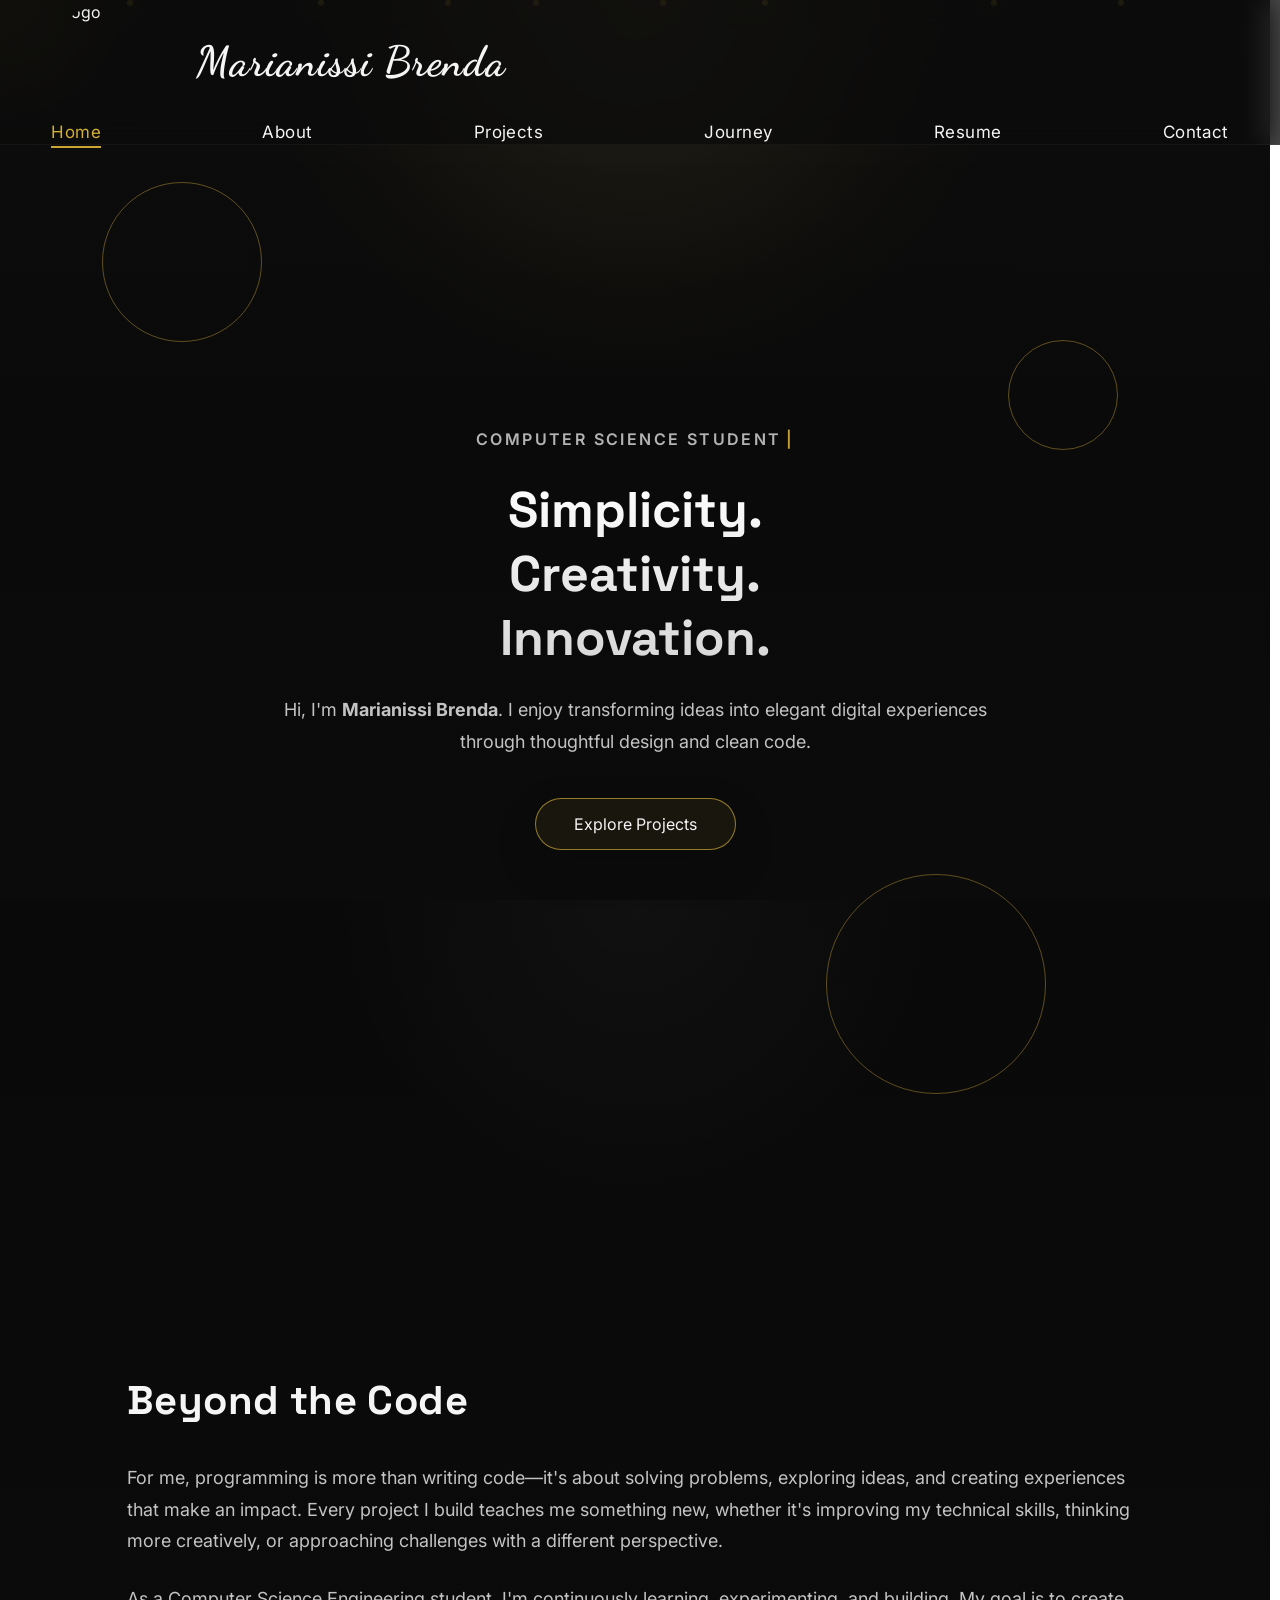
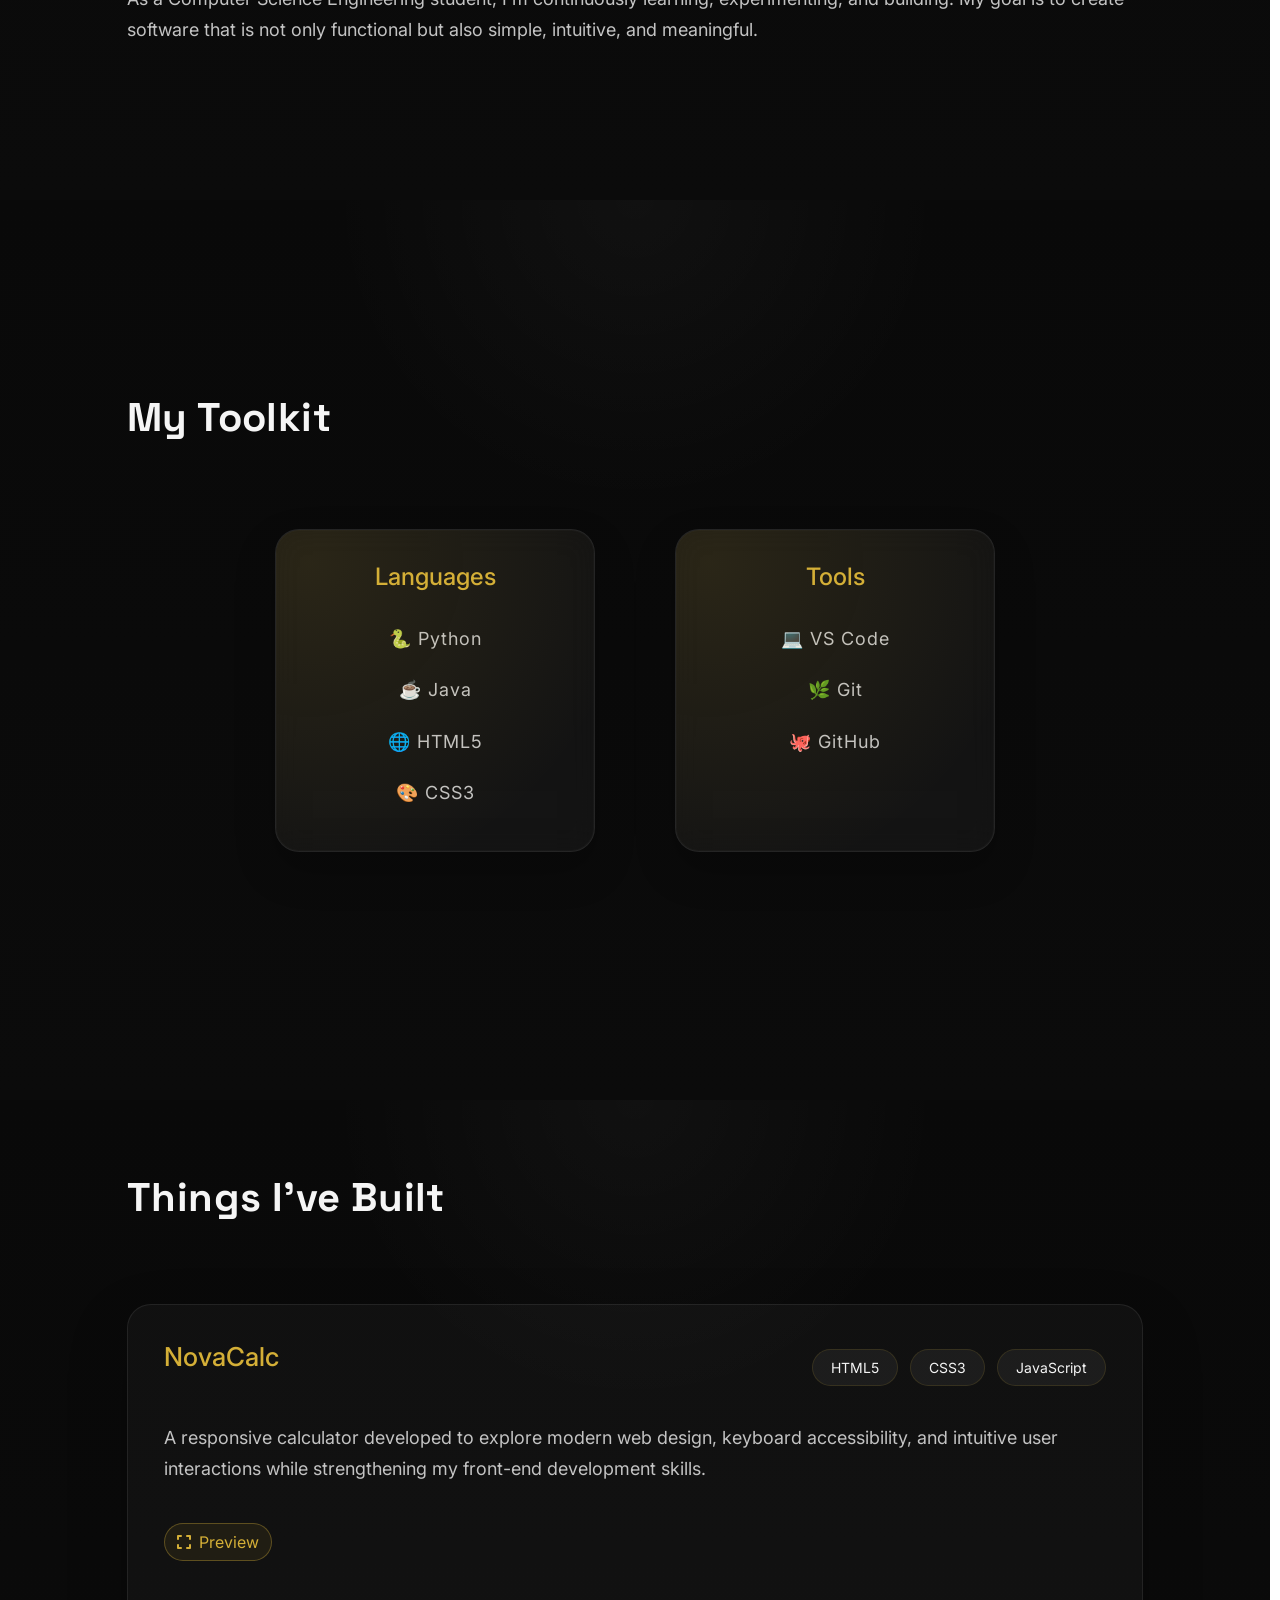
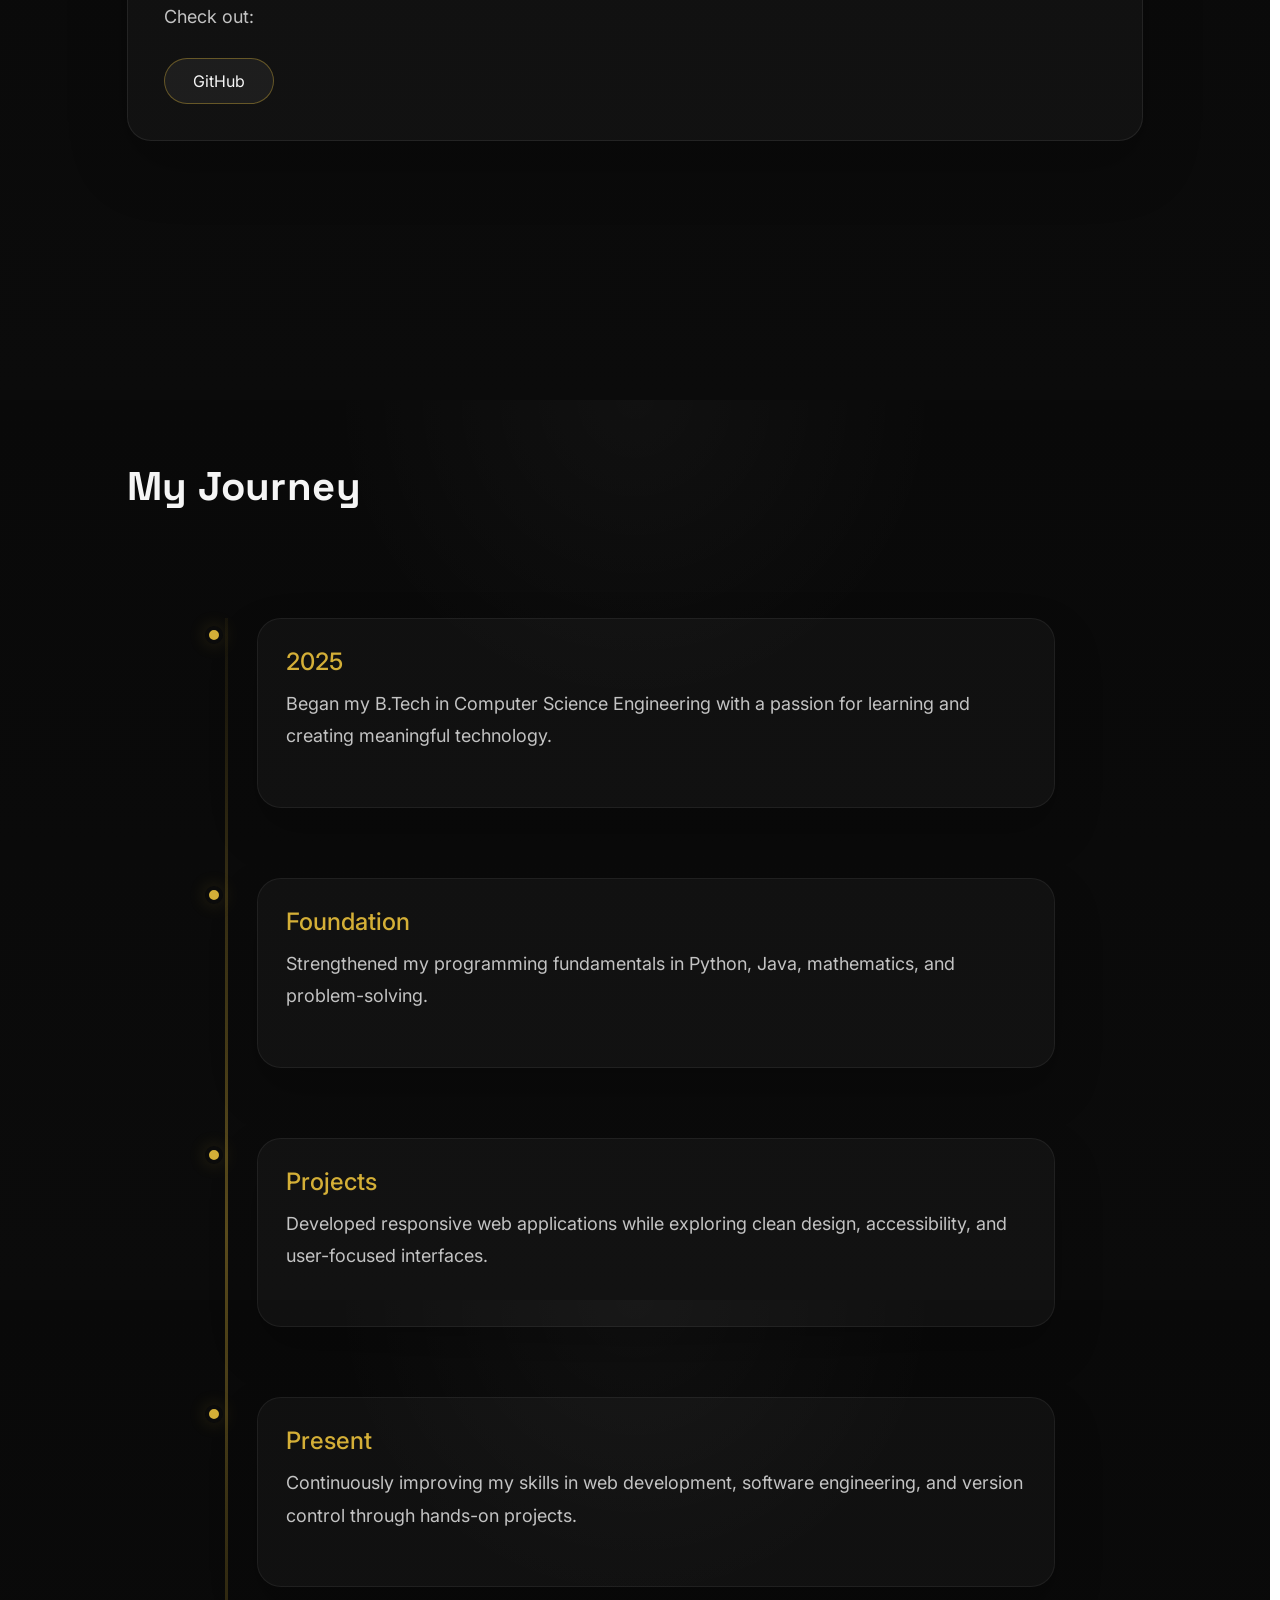
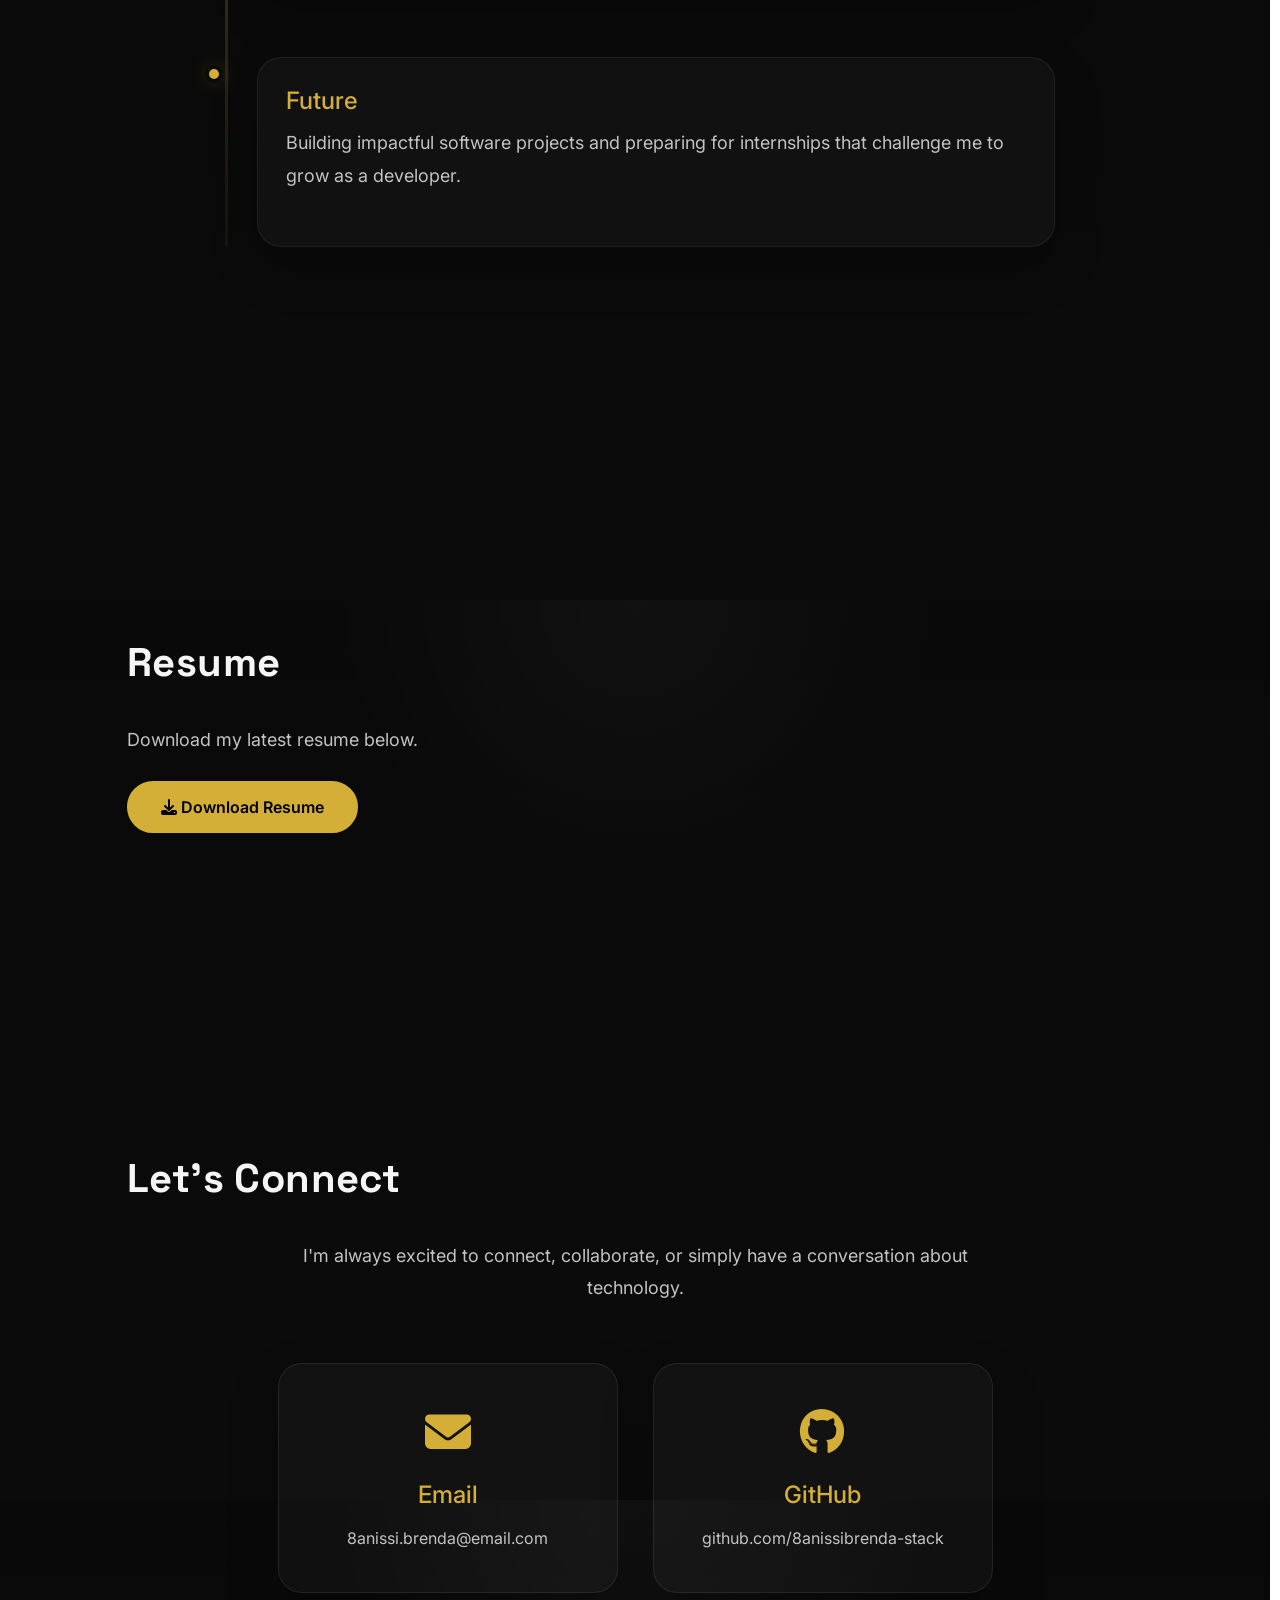
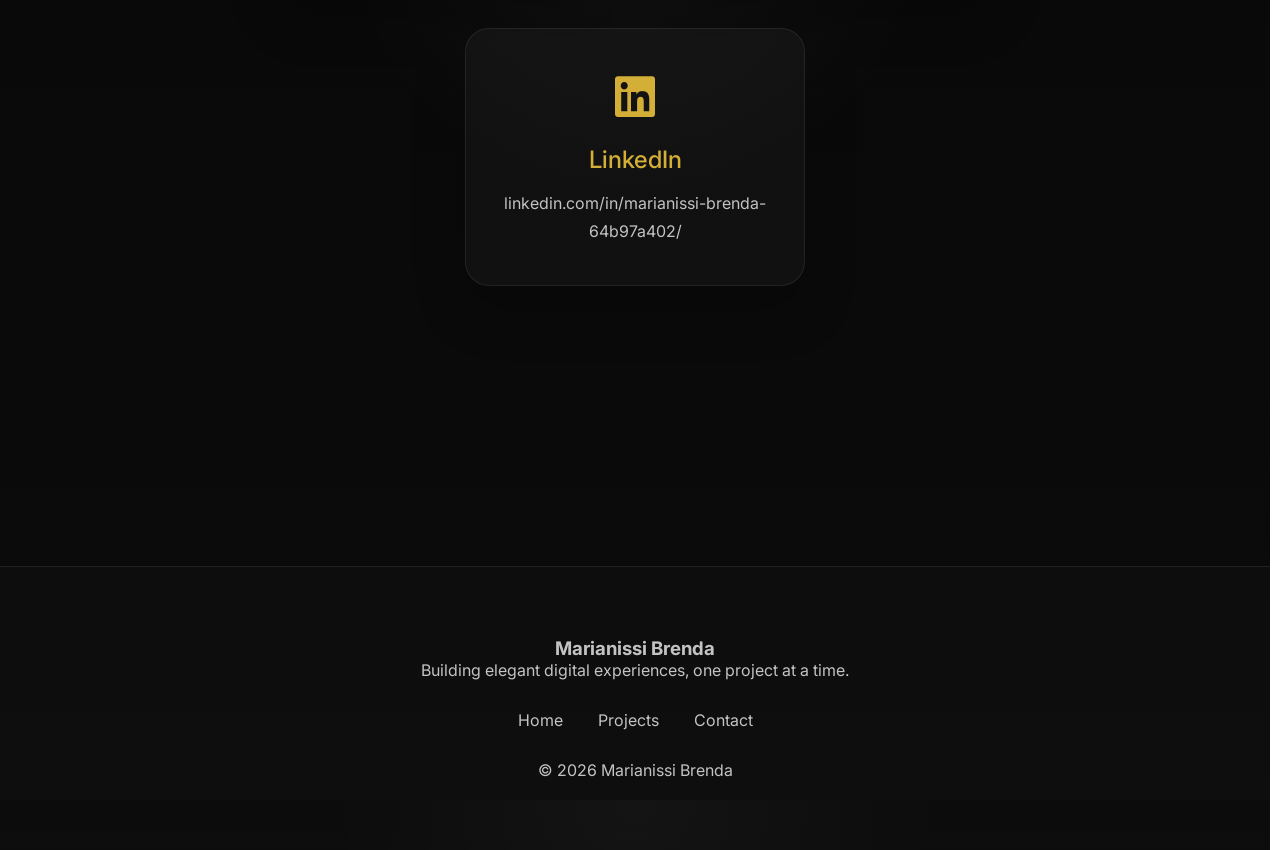
==== index.html @ d4dd1047 "Finalised" ====
<!DOCTYPE html>
<html lang="en">

<head>
    <meta charset="UTF-8">
    <meta name="viewport" content="width=device-width, initial-scale=1.0">

    <script>
      if ('scrollRestoration' in history) {
        history.scrollRestoration = 'manual';
      }
    </script>

    <title>Marianissi Brenda | Portfolio</title>

    <link rel="icon" type="image/png" href="assets/icons/logo.png">

    <link rel="stylesheet"
        href="https://cdnjs.cloudflare.com/ajax/libs/font-awesome/6.6.0/css/all.min.css">

    <link rel="stylesheet" href="style/style.css">
    <link rel="stylesheet" href="style/animation.css">
    <link rel="stylesheet" href="style/responsive.css">
</head>

<body>

    <!-- Progress Bar -->
    <div id="progress-bar"></div>

    <!-- Mouse Glow -->
    <div id="mouse-glow"></div>

    <!-- ================= HEADER ================= -->
    <header>
        <div class="header-container">

            <div class="brand">
                <img src="assets/icons/logo.png" alt="logo" class="logo">
                <h1 class="brand-name">Marianissi Brenda</h1>
            </div>

            <nav>
                <a href="#home">Home</a>
                <a href="#about">About</a>
                <a href="#projects">Projects</a>
                <a href="#journey">Journey</a>
                <a href="#resume">Resume</a>
                <a href="#contact">Contact</a>
            </nav>

        </div>
    </header>

    <!-- ================= HERO ================= -->
    <section id="home">

        <div class="particles">
            <span></span>
            <span></span>
            <span></span>
            <span></span>
            <span></span>
            <span></span>
            <span></span>
            <span></span>
        </div>

        <div class="floating-shape shape1"></div>
        <div class="floating-shape shape2"></div>
        <div class="floating-shape shape3"></div>

        <div class="hero-content">

            <p class="hero-tag">
                <span id="typing"></span>
            </p>

            <h1>
                Simplicity.<br>
                Creativity.<br>
                Innovation.
            </h1>

            <p class="hero-description">
                Hi, I'm <strong>Marianissi Brenda</strong>.
                I enjoy transforming ideas into elegant digital experiences
                through thoughtful design and clean code.
            </p>

            <a href="#projects" class="hero-btn">
                Explore Projects
            </a>

        </div>
    </section>

    <!-- ================= ABOUT ================= -->
    <section id="about">

        <h2>Beyond the Code</h2>

        <p>
            For me, programming is more than writing code—it's about solving
            problems, exploring ideas, and creating experiences that make an
            impact. Every project I build teaches me something new, whether
            it's improving my technical skills, thinking more creatively,
            or approaching challenges with a different perspective.
        </p>

        <p>
            As a Computer Science Engineering student, I'm continuously
            learning, experimenting, and building. My goal is to create
            software that is not only functional but also simple,
            intuitive, and meaningful.
        </p>

    </section>

    <!-- ================= SKILLS ================= -->
    <section id="skills">

        <h2>My Toolkit</h2>

        <div class="skills-container">

            <div class="skill-box">

                <h3>Languages</h3>

                <ul>
                    <li>🐍 Python</li>
                    <li>☕ Java</li>
                    <li>🌐 HTML5</li>
                    <li>🎨 CSS3</li>
                </ul>

            </div>

            <div class="skill-box">

                <h3>Tools</h3>

                <ul>
                    <li>💻 VS Code</li>
                    <li>🌿 Git</li>
                    <li>🐙 GitHub</li>
                </ul>

            </div>

        </div>

    </section>

    <!-- ================= PROJECTS ================= -->
    <section id="projects">

        <h2>Things I've Built</h2>

        <article class="project-card">
            <div class="project-header">
                <h3>NovaCalc</h3>
                <div class="tech-stack">
                    <span>HTML5</span>
                    <span>CSS3</span>
                    <span>JavaScript</span>
                </div>
            </div>

            <p>
                A responsive calculator developed to explore modern web design,
                keyboard accessibility, and intuitive user interactions while
                strengthening my front-end development skills.
            </p>

            <button
                type="button"
                class="project-preview-btn lightbox-trigger"
                data-src="assets/images/calculator-screenshot.png"
                data-alt="NovaCalc calculator screenshot"
                aria-label="Open calculator preview">
                <i class="fa-solid fa-expand"></i>
                <span>Preview</span>
            </button>

            <div class="project-buttons">
                <p class="highlight">Check out:</p>
                <a href="https://github.com/8anissibrenda-stack/Calculator"
                    target="_blank"
                    rel="noopener noreferrer">
                    GitHub
                </a>
            </div>
        </article>

    </section>
      
    <!-- ================= JOURNEY ================= -->
    <section id="journey">

        <h2>My Journey</h2>

        <div class="timeline">

            <div class="timeline-item">

                <div class="timeline-dot"></div>

                <div class="timeline-content">
                    <h3>2025</h3>
                    <p>
                        Began my B.Tech in Computer Science Engineering with a
                        passion for learning and creating meaningful technology.
                    </p>
                </div>

            </div>

            <div class="timeline-item">

                <div class="timeline-dot"></div>

                <div class="timeline-content">
                    <h3>Foundation</h3>
                    <p>
                        Strengthened my programming fundamentals in Python,
                        Java, mathematics, and problem-solving.
                    </p>
                </div>

            </div>

            <div class="timeline-item">

                <div class="timeline-dot"></div>

                <div class="timeline-content">
                    <h3>Projects</h3>
                    <p>
                        Developed responsive web applications while exploring
                        clean design, accessibility, and user-focused
                        interfaces.
                    </p>
                </div>

            </div>

            <div class="timeline-item">

                <div class="timeline-dot"></div>

                <div class="timeline-content">
                    <h3>Present</h3>
                    <p>
                        Continuously improving my skills in web development,
                        software engineering, and version control through
                        hands-on projects.
                    </p>
                </div>

            </div>

            <div class="timeline-item">

                <div class="timeline-dot"></div>

                <div class="timeline-content">
                    <h3>Future</h3>
                    <p>
                        Building impactful software projects and preparing for
                        internships that challenge me to grow as a developer.
                    </p>
                </div>

            </div>

        </div>

    </section>

    <!-- ================= RESUME ================= -->
    <section id="resume">

        <h2>Resume</h2>

        <p>Download my latest resume below.</p>

        <a href="resume/resume.pdf" download="Marianissi_Brenda_Resume.pdf" class="resume-btn">
            <i class="fa-solid fa-download"></i> Download Resume
        </a>

    </section>

    <!-- ================= CONTACT ================= -->
    <section id="contact">

        <h2>Let's Connect</h2>

        <p class="contact-subtitle">
            I'm always excited to connect, collaborate,
            or simply have a conversation about technology.
        </p>

        <div class="contact-container">

            <a href="mailto:8anissi.brenda@email.com"
               class="contact-card">

                <div class="contact-icon">
                    <i class="fa-solid fa-envelope"></i>
                </div>

                <h3>Email</h3>
                <p>8anissi.brenda@email.com</p>

            </a>

            <a href="https://github.com/8anissibrenda-stack"
               target="_blank"
               rel="noopener noreferrer"
               class="contact-card">

                <div class="contact-icon">
                    <i class="fa-brands fa-github"></i>
                </div>

                <h3>GitHub</h3>
                <p>github.com/8anissibrenda-stack</p>

            </a>

            <a href="https://linkedin.com/in/marianissi-brenda-64b97a402/"
               target="_blank"
               rel="noopener noreferrer"
               class="contact-card">

                <div class="contact-icon">
                    <i class="fa-brands fa-linkedin"></i>
                </div>

                <h3>LinkedIn</h3>
                <p>linkedin.com/in/marianissi-brenda-64b97a402/</p>

            </a>

        </div>

    </section>

    <!-- ================= LIGHTBOX ================= -->
    <div id="lightbox" class="lightbox" aria-hidden="true">
        <img src="" alt="" class="lightbox-image">
        <button class="lightbox-close" aria-label="Close lightbox">&times;</button>
    </div>

    <!-- ================= BACK TO TOP ================= -->
    <button id="backToTop" aria-label="Back to Top">↑</button>

    <!-- ================= FOOTER ================= -->
    <footer>

        <h3>Marianissi Brenda</h3>

        <p>
            Building elegant digital experiences,
            one project at a time.
        </p>

        <div class="footer-links">
            <a href="#home">Home</a>
            <a href="#projects">Projects</a>
            <a href="#contact">Contact</a>
        </div>

        <p class="copyright">
            © 2026 Marianissi Brenda
        </p>

    </footer>
    <script src="js/script.js"></script>
</body>
</html>
---- style/style.css ----
/*GOOGLE FONTS*/
@import url('https://fonts.googleapis.com/css2?family=Inter:wght@300;400;500;600;700&family=Space+Grotesk:wght@400;500;700&family=Sacramento&family=Dancing+Script:wght@700;900&display=swap');

/*RESET*/
* {
  margin: 0;
  padding: 0;
  box-sizing: border-box;
}

/*ROOT COLORS*/
:root {
  --bg: #0B0B0B;
  --bg-deep: #070707;
  --surface: #121212;
  --card: #181818;
  --card-soft: rgba(255,255,255,.04);
  --border: rgba(212,175,55,.16);
  --text: #F5F5F5;
  --text-muted: #B8B8B8;
  --text-light: #C3C3C3;
  --accent: #D4AF37;
  --accent-soft: rgba(212,175,55,.18);
}

/*BODY*/
html {
  width: 100%;
  max-width: 100%;
  height: 100%;
  overflow-x: hidden;
  scroll-behavior: smooth;
  overflow-y: scroll;
  scrollbar-gutter: stable;
}

body {
  margin: 0;
  padding: 0;
  width: 100%;
  min-height: 100vh;
  background: radial-gradient(circle at top, rgba(255,255,255,.03), transparent 28%), linear-gradient(180deg, #090909 0%, #0b0b0b 100%);
  color: var(--text);
  font-family: 'Inter', sans-serif;
  overflow-x: hidden;
}

/*LINKS*/
a {
  color: inherit;
  text-decoration: none;
}

/*LISTS*/
ul {
  font-family: 'Inter', sans-serif;
  font-size: 18px;
  letter-spacing: 1px;
  line-height: 1.75;
  list-style: none;
}

/*IMAGES*/
img {
  max-width: 100%;
  height: auto;
  display: block;
}

/*HEADER*/
header {
  position: fixed;
  top: 0;
  width: 100%;
  padding: 2px 4%;
  background: rgba(11, 11, 11, .74);
  border-bottom: 1px solid rgba(255,255,255,.04);
  backdrop-filter: blur(14px);
  z-index: 1000;
  transition: background .35s ease, backdrop-filter .35s ease, border-color .35s ease, box-shadow .35s ease, transform .35s ease;
}

header.scrolled {
  background: rgba(11, 11, 11, .88);
  box-shadow: 0 18px 40px rgba(0,0,0,.22);
  border-color: rgba(255,255,255,.06);
}

/*NAVBAR*/
nav {
  display: flex;
  justify-content: space-between;
  align-items: center;
  gap: 60px;
}

.brand {
  display: flex;
  align-items: center;
  gap: 25px;
  justify-content: left;
}

.brand-name {
  font-family: 'Dancing Script', cursive;
  font-size: 42px;
  font-weight: 900;
  letter-spacing: 1px;
  line-height: 1;
}

/*LOGO*/
.logo {
  width: 120px;
  height: 120px;
  object-fit: contain;
  border-radius: 50%;
  transition:.5s;
}

.logo:hover {
  transform:rotate(8deg) scale(1.06);
}

/*MENU LINKS*/
nav a {
  font-size: 17px;
  transition: .35s ease;
  letter-spacing: .45px;
}

nav a:hover {
  color: var(--accent);
}

/*HERO*/
#home {
  min-height: 135vh;
  display: flex;
  justify-content: center;
  align-items: center;
  text-align: center;
  padding: 110px 12% 50px;
  scroll-margin-top: 140px;
  position: relative;
  overflow: hidden;
  background: radial-gradient(circle at top center, rgba(212,175,55,.08), transparent 28%), linear-gradient(180deg, rgba(255,255,255,.02), transparent 45%), transparent;
}

/*HERO CONTENT*/
.hero-content {
  max-width: 900px;
  margin: 0 auto;
  display: flex;
  flex-direction: column;
  align-items: center;
  justify-content: center;
}

/*NAME*/
.hero-content h1 {
  font-size: 50px;
  font-family: 'Space Grotesk', sans-serif;
  margin-bottom: 24px;
  text-align: center;
  background: linear-gradient(180deg, #fff, #d6d6d6);
  background-clip: text;
  -webkit-background-clip: text;
  color: transparent;
  -webkit-text-fill-color: transparent;
  text-shadow: 0 18px 55px rgba(255,255,255,.05);
}

/*TITLE*/
.hero-content h3 {
  font-size: 26px;
  color: var(--accent);
  font-weight: 500;
  margin-bottom: 26px;
}

/*PARAGRAPHS INSIDE HERO*/
.hero-content .hero-tag,
.hero-content .hero-description {
  text-align: center;
  width: 100%;
  max-width: 760px;
  margin: 0 auto 20px;
  line-height: 1.8;
}

/*HERO TAG*/
.hero-content .hero-tag {
  color: var(--text-light);
  font-size: 16px;
  font-weight: 600;
  letter-spacing: 2.4px;
  text-transform: uppercase;
  opacity: .92;
  margin-bottom: 24px;
}

/*HERO DESCRIPTION*/
.hero-content .hero-description {
  color: var(--text-light);
  font-size: 18px;
  margin-bottom: 40px;
}

.hero-content .hero-description strong {
  color: var(--text-light);
}

/*BUTTON*/
.hero-btn {
  display: inline-block;
  padding: 15px 38px;
  border: 1px solid rgba(212,175,55,.68);
  border-radius: 42px;
  background: rgba(212,175,55,.07);
  color: var(--text);
  transition: .35s ease;
  align-self: center;
  position: relative;
  overflow: hidden;
  box-shadow: 0 18px 45px rgba(0,0,0,.15);
}

.hero-btn::before {
  content:"";
  position:absolute;
  left:-100%;
  top:0;
  width:100%;
  height:100%;
  background:linear-gradient(90deg,transparent,rgba(255,255,255,.2),transparent);
  transition:.6s ease;
}

.hero-btn:hover::before { left:100%; }

.hero-btn:hover {
  transform:translateY(-6px);
  box-shadow: 0 20px 55px rgba(0,0,0,.18);
  background: rgba(212,175,55,.12);
}

/*SECTION*/
section {
  padding: 160px 10%;
  scroll-margin-top: 100px;
}

section h2 {
  font-size: 40px;
  margin-bottom: 36px;
  font-family: 'Space Grotesk', sans-serif;
  letter-spacing: .01em;
}

section h3 {
  font-size: 26px;
  color: var(--accent);
  font-weight: 500;
  margin-bottom: 22px;
}

section p {
  color: var(--text-light);
  font-size: 18px;
  line-height: 1.75;
  margin-bottom: 26px;
}

/*FOOTER*/
footer {
  padding: 70px 20px;
  text-align: center;
  color: var(--text-light);
  border-top: 1px solid rgba(255,255,255,.08);
  margin-top: 120px;
  background: rgba(255,255,255,.01);
}

.footer-links {
  display: flex;
  justify-content: center;
  gap: 35px;
  margin: 30px 0;
  flex-wrap: wrap;
}

.footer-links a { transition:.3s ease; }
.footer-links a:hover { color:var(--accent); }

/*SKILLS*/
.skills-container {
  display:flex;
  justify-content:center;
  gap:80px;
  margin-top:50px;
  flex-wrap:wrap;
}

.skill-box {
  background: rgba(255,255,255,.04);
  border: 1px solid rgba(255,255,255,.08);
  backdrop-filter: blur(14px);
  padding: 32px;
  border-radius: 24px;
  width: 320px;
  text-align: center;
  transition: transform .35s ease, box-shadow .35s ease, border-color .35s ease;
  position: relative;
  overflow: hidden;
  box-shadow: inset 0 0 0 1px rgba(255,255,255,.02), 0 18px 40px rgba(0,0,0,.24);
}

.skill-box::before {
  content:"";
  position:absolute;
  top:-100%;
  left:-100%;
  width:220%;
  height:220%;
  background:radial-gradient(circle, rgba(212,175,55,.12), transparent 65%);
  transition:.8s ease;
}

.skill-box:hover::before { top:-44%; left:-42%; }
.skill-box:hover { transform:translateY(-10px); box-shadow:0 24px 50px rgba(0,0,0,.28); border-color:rgba(212,175,55,.24); }

.skill-box h3 {
  color:var(--accent);
  margin-bottom:22px;
  font-size:24px;
}

.skill-box ul { list-style:none; }

.skill-box li {
  padding:10px 0;
  color:var(--text-light);
  font-size:18px;
}

/*JOURNEY*/
.timeline {
  position:relative;
  max-width:840px;
  margin:70px auto;
  padding-left:42px;
}

.timeline::before {
  content:"";
  position:absolute;
  left:10px;
  top:0;
  width:3px;
  height:100%;
  background:linear-gradient(to bottom, rgba(212,175,55,.06), rgba(212,175,55,.4), rgba(212,175,55,.06));
}

.timeline-item { position:relative; margin-bottom:70px; }

.timeline-dot {
  position:absolute;
  left:-52px;
  top:8px;
  width:18px;
  height:18px;
  background:var(--accent);
  border-radius:50%;
  border:4px solid var(--bg);
  box-shadow:0 0 18px rgba(212,175,55,.18);
}

.timeline-content {
  background: rgba(255,255,255,.03);
  border:1px solid rgba(255,255,255,.06);
  padding:28px;
  border-radius:24px;
  box-shadow: 0 22px 48px rgba(0,0,0,.24);
}

.timeline-content h3 {
  color:var(--accent);
  margin-bottom:12px;
  font-size:24px;
}

.timeline-content p {
  color:var(--text-light);
  line-height:1.8;
}

/*SCROLL BAR*/
#progress-bar {
  position:fixed;
  top:0;
  left:0;
  height:4px;
  width:0;
  background:var(--accent);
  z-index:5000;
  transition:.15s;
}

/*BACK TO TOP*/
#backToTop {
  position:fixed;
  bottom:35px;
  right:35px;
  width:55px;
  height:55px;
  border:none;
  border-radius:50%;
  background:var(--accent);
  color:black;
  font-size:22px;
  cursor:pointer;
  display:none;
  transition:.35s;
  box-shadow:0 0 25px rgba(212,175,55,.25);
}

#backToTop:hover {
  transform:translateY(-6px);
  box-shadow:0 0 35px rgba(212,175,55,.45);
}

/*PROJECT CARD*/
.project-card {
  background: rgba(255,255,255,.03);
  border:1px solid rgba(255,255,255,.08);
  padding:36px;
  border-radius:24px;
  margin-top:45px;
  transition: transform .35s ease, box-shadow .35s ease, border-color .35s ease;
  box-shadow: 0 24px 60px rgba(0,0,0,.24);
}

.project-card:hover {
  transform:translateY(-10px);
  box-shadow:0 28px 70px rgba(0,0,0,.28);
  border-color: rgba(212,175,55,.2);
}

.project-header {
  display:flex;
  justify-content:space-between;
  align-items:center;
  flex-wrap:wrap;
  margin-bottom:28px;
  gap:20px;
}

.tech-stack {
  display:flex;
  gap:12px;
  flex-wrap:wrap;
}

.tech-stack span {
  padding:9px 18px;
  background: rgba(255,255,255,.05);
  border-radius:30px;
  font-size:14px;
  color: var(--text);
  border:1px solid rgba(212,175,55,.14);
}

.project-buttons { margin-top:30px; }

.project-buttons a {
  display:inline-block;
  padding:12px 28px;
  border:1px solid rgba(212,175,55,.4);
  border-radius:40px;
  transition:.3s ease;
  background: rgba(255,255,255,.05);
  color: var(--text);
}

.project-buttons a:hover {
  background: rgba(212,175,55,.14);
  color: black;
  box-shadow: 0 12px 28px rgba(212,175,55,.16);
}

/*RESUME BUTTON*/
.resume-btn {
  display:inline-block;
  padding:14px 32px;
  background:var(--accent);
  color:black;
  border-radius:40px;
  font-weight:600;
  transition:.3s;
  border:2px solid var(--accent);
}

.resume-btn:hover {
  background:transparent;
  color:var(--accent);
  transform:translateY(-3px);
  box-shadow:0 10px 25px rgba(212,175,55,.2);
}

/*SECTION FADE*/
.hidden {
  opacity:0;
  transform:translateY(70px);
  transition:all .9s ease;
}

.show {
  opacity:1;
  transform:translateY(0);
}

nav a.active { color:var(--accent); }
nav a.active::after { width:100%; opacity:.95; }

#mouse-glow {
  position:fixed;
  width:300px;
  height:300px;
  border-radius:50%;
  background:radial-gradient(circle,rgba(212,175,55,.12),transparent 70%);
  pointer-events:none;
  transform:translate(-50%,-50%);
  z-index:0;
  transition:transform .1s linear, opacity .2s ease;
  will-change: transform, opacity;
}

.particles {
  position:absolute;
  width:100%;
  height:100%;
  top:0;
  left:0;
  overflow:hidden;
  pointer-events:none;
}

.particles span {
  position:absolute;
  width:6px;
  height:6px;
  background:rgba(212, 175, 55, 0.779);
  border-radius:50%;
  animation:floatParticle linear infinite;
}

.particles span:nth-child(1) { left:10%; animation-duration:30s; animation-delay:0s; }
.particles span:nth-child(2) { left:25%; animation-duration:24s; animation-delay:2s; }
.particles span:nth-child(3) { left:42%; animation-duration:16s; }
.particles span:nth-child(4) { left:60%; animation-duration:22s; }
.particles span:nth-child(5) { left:78%; animation-duration:19s; }
.particles span:nth-child(6) { left:88%; animation-duration:26s; }
.particles span:nth-child(7) { left:52%; animation-duration:17s; }
.particles span:nth-child(8) { left:35%; animation-duration:23s; }

.floating-shape {
  position:absolute;
  border:1px solid rgba(212,175,55,.418);
  border-radius:50%;
  animation:floatShape ease-in-out infinite;
}

.shape1 {
  width:160px;
  height:160px;
  top:15%;
  left:8%;
  animation-duration:10s;
}

.shape2 {
  width:110px;
  height:110px;
  right:12%;
  top:28%;
  animation-duration:12s;
}

.shape3 {
  width:220px;
  height:220px;
  bottom:10%;
  left:65%;
  animation-duration:15s;
}

#typing::after {
  content:"|";
  margin-left:4px;
  color:var(--accent);
  animation:blink .8s infinite;
}

@keyframes blink {
  50% { opacity:0; }
}

/*CONTACT*/
.contact-subtitle {
  max-width:700px;
  margin:auto;
  text-align:center;
  margin-bottom:60px;
}

.contact-container {
  display:flex;
  justify-content:center;
  gap:35px;
  flex-wrap:wrap;
}

.contact-card {
  background: rgba(255,255,255,.03);
  width:300px;
  padding:40px 25px;
  border-radius:24px;
  text-align:center;
  border:1px solid rgba(255,255,255,.08);
  transition:.35s ease;
  box-shadow: 0 24px 52px rgba(0,0,0,.22);
}

.contact-card:hover {
  transform:translateY(-10px);
  box-shadow:0 26px 58px rgba(0,0,0,.26);
  border-color: rgba(212,175,55,.22);
}

.contact-icon {
  font-size:46px;
  margin-bottom:20px;
  transition:.35s ease;
  color: var(--accent);
}

.contact-card:hover .contact-icon { transform:scale(1.15); }

.contact-card h3 {
  margin-bottom:15px;
  font-size:24px;
  color:var(--accent);
}

.contact-card p {
  font-size:16px;
  color:var(--text-light);
  word-break:break-word;
  margin-bottom:0;
}

::selection {
  background:var(--accent);
  color:#000;
}

::-webkit-scrollbar { width:10px; }
::-webkit-scrollbar-track { background:#111; }
::-webkit-scrollbar-thumb { background:var(--accent); border-radius:20px; }
::-webkit-scrollbar-thumb:hover { background:#f0c952; }

.project-image {
  display: block;
  width: 100%;
  max-width: 700px;
  margin: 20px 0 25px;
  border-radius: 20px;
  object-fit: cover;
  border: 1px solid rgba(212,175,55,.15);
  cursor: zoom-in;
  transition: transform .4s ease, box-shadow .4s ease;
  box-shadow: 0 18px 38px rgba(0,0,0,.18);
}

.project-image:hover {
  transform: translateY(-3px) scale(1.01);
  box-shadow: 0 26px 58px rgba(0,0,0,.22);
}

.project-preview-btn {
  display: inline-flex;
  align-items: center;
  gap: 8px;
  margin: 12px 0 10px;
  padding: 8px 12px;
  border: 1px solid rgba(212,175,55,.35);
  border-radius: 999px;
  background: rgba(212,175,55,.08);
  color: var(--accent);
  cursor: pointer;
  transition: .3s;
  font: inherit;
}

.project-preview-btn:hover {
  transform: translateY(-2px);
  box-shadow: 0 8px 20px rgba(212,175,55,.18);
  background: rgba(212,175,55,.12);
}

.lightbox {
  position: fixed;
  inset: 0;
  display: none;
  align-items: center;
  justify-content: center;
  padding: 24px;
  background: rgba(0,0,0,.9);
  z-index: 10000;
}

.lightbox.active {
  display: flex;
}

.lightbox-image {
  max-width: 100%;
  max-height: 90vh;
  border-radius: 16px;
  border: 1px solid rgba(212,175,55,.4);
  object-fit: contain;
  box-shadow: 0 0 40px rgba(212,175,55,.25);
}

.lightbox-close {
  position: absolute;
  top: 20px;
  right: 24px;
  width: 40px;
  height: 40px;
  border: none;
  border-radius: 50%;
  background: rgba(255,255,255,.1);
  color: white;
  font-size: 28px;
  cursor: pointer;
  transition: .3s;
  display: flex;
  align-items: center;
  justify-content: center;
}

.lightbox-close:hover {
  background: rgba(255,255,255,.2);
}

body.lightbox-open {
  overflow: hidden;
}
---- style/animation.css ----
/*FADE IN ANIMATION*/
@keyframes fadeIn {
  from { opacity:0; transform:translateY(26px); }
  to { opacity:1; transform:translateY(0); }
}

.hero-content { animation:fadeIn 1.2s cubic-bezier(.22,1,.36,1) forwards; }

/*BUTTON HOVER*/
.hero-btn { transition:.35s cubic-bezier(.22,1,.36,1); }
.hero-btn:hover { transform:translateY(-4px); box-shadow:0 0 25px rgba(212,175,55,.35); }

/*NAVBAR LINKS*/
nav a { position:relative; }
nav a::after { content:""; position:absolute; left:0; bottom:-6px; width:0; height:2px; background:var(--accent); transition: width .35s cubic-bezier(.22,1,.36,1), opacity .35s ease; }
nav a:hover::after { width:100%; }

/*IMAGE HOVER*/
img { transition: transform .35s ease, box-shadow .35s ease; }
img:hover { transform:scale(1.02); }

/*SECTION TITLES*/
section h2 { animation:fadeIn 1s cubic-bezier(.22,1,.36,1); }

/*SKILL BOX HOVER*/
.skill-box:hover { transform:translateY(-8px); box-shadow:0 10px 30px rgba(212,175,55,.15); }

/*TIMELINE SCROLL ANIMATION*/
.timeline-item { opacity:0; transform:translateY(60px); transition:opacity .88s cubic-bezier(.22,1,.36,1), transform .88s cubic-bezier(.22,1,.36,1); }
.timeline-item.show { opacity:1; transform:translateY(0); }

/*TIMELINE CARD*/
.timeline-content { transition:transform .35s cubic-bezier(.22,1,.36,1),box-shadow .35s ease; }
.timeline-content:hover { transform:translateX(10px); box-shadow:0 15px 35px rgba(212,175,55,.18); }

/*TIMELINE DOT*/
.timeline-dot { transition:transform .35s cubic-bezier(.22,1,.36,1),box-shadow .35s ease; }
.timeline-item:hover .timeline-dot { transform:scale(1.25); box-shadow:0 0 12px var(--accent),0 0 25px var(--accent); }

@keyframes floatShape {
  0% { transform:translateY(0px); }
  50% { transform:translateY(-22px); }
  100% { transform:translateY(0px); }
}

@keyframes floatParticle {
  0% { transform:translateY(100vh); opacity:0; }
  20% { opacity:1; }
  100% { transform:translateY(-120px); opacity:0; }
}

.hero-content h1 { animation:slideUp 5s cubic-bezier(.22,1,.36,1); }
.hero-description { animation:slideUp 5.3s cubic-bezier(.22,1,.36,1); }
.hero-btn { animation:slideUp 5.6s cubic-bezier(.22,1,.36,1); }

@keyframes slideUp {
  from { opacity:0; transform:translateY(40px); }
  to { opacity:1; transform:translateY(0); }
}

section h2 { position:relative; display:inline-block; }

section h2::after {
  content:"";
  position:absolute;
  left:0;
  bottom:-10px;
  width:0;
  height:3px;
  background:var(--accent);
  transition: width .45s cubic-bezier(.22,1,.36,1);
}

section:hover h2::after { width:100%; }

@media (prefers-reduced-motion: reduce) {
  *, *::before, *::after {
    animation-duration: 0.01ms !important;
    animation-iteration-count: 1 !important;
    transition-duration: 0.01ms !important;
  }

  html {
    scroll-behavior: auto !important;
  }
}
---- style/responsive.css ----
/*LAPTOP*/
@media (max-width: 1200px) {
  .hero-content h1 {
    font-size: 70px;
  }
}

/*TABLET*/
@media (max-width: 992px) {
  header {
    padding: 20px 6%;
  }

  nav {
    gap: 25px;
  }

  .hero-content h1 {
    font-size: 56px;
  }

  .hero-content h3 {
    font-size: 22px;
  }
}

/*MOBILE*/
@media (max-width: 768px) {
  nav {
    flex-direction: column;
    gap: 20px;
    flex-wrap: wrap;
    justify-content: center;
    align-items: center;
  }

  .hero-content h1 {
    font-size: 42px;
  }

  .hero-content h3 {
    font-size: 18px;
  }

  .hero-content p {
    font-size: 16px;
  }

  section {
    padding: 90px 8%;
  }

  .timeline {
    padding-left: 25px;
  }

  .timeline-dot {
    left: -37px;
  }

  .project-header {
    flex-direction: column;
    align-items: flex-start;
    gap: 20px;
  }

  .tech-stack {
    justify-content: flex-start;
  }

  #backToTop {
    width: 48px;
    height: 48px;
    bottom: 25px;
    right: 25px;
  }
}

/*SMALL MOBILE*/
@media (max-width: 480px) {
  .hero-content h1 {
    font-size: 34px;
  }

  .hero-content h3 {
    font-size: 16px;
  }

  .hero-btn {
    padding: 12px 26px;
    font-size: 14px;
  }

  section h2 {
    font-size: 32px;
  }
}

.contact-card {
  width: 100%;
  max-width: 340px;
}
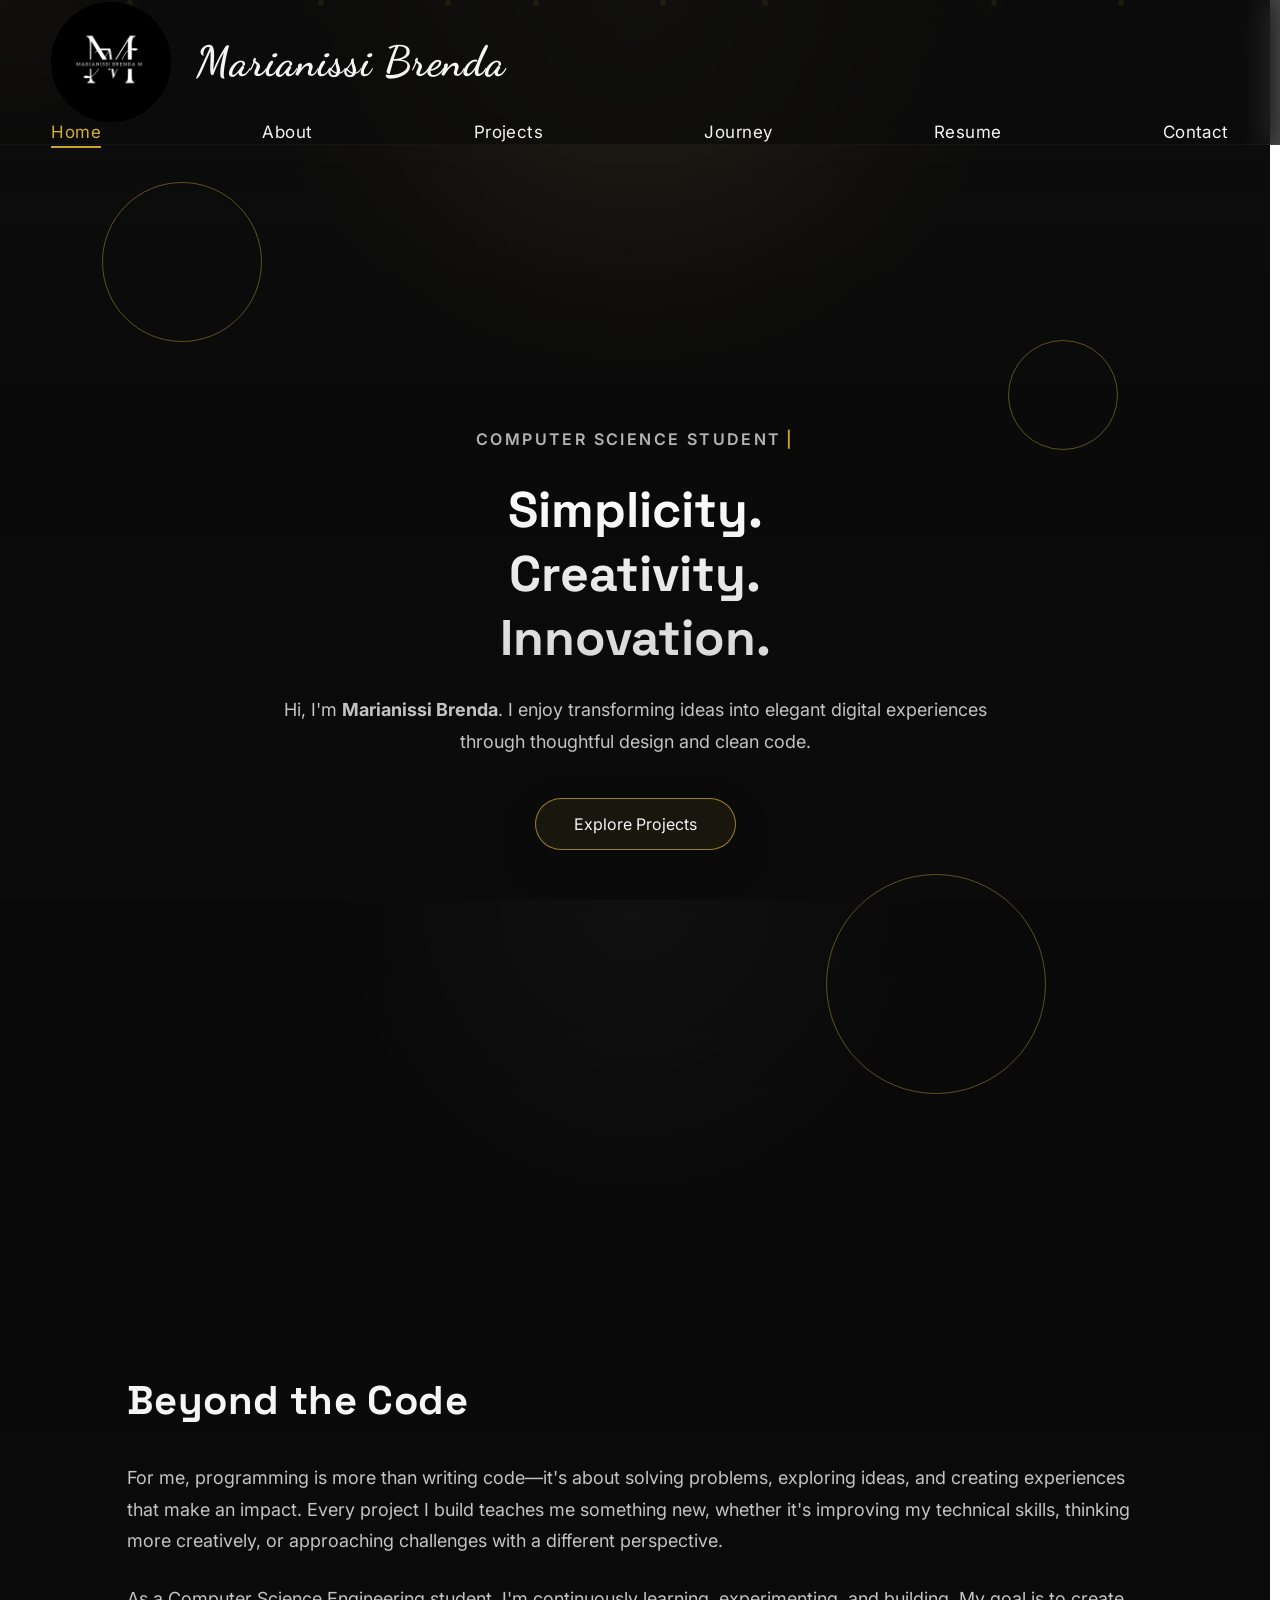
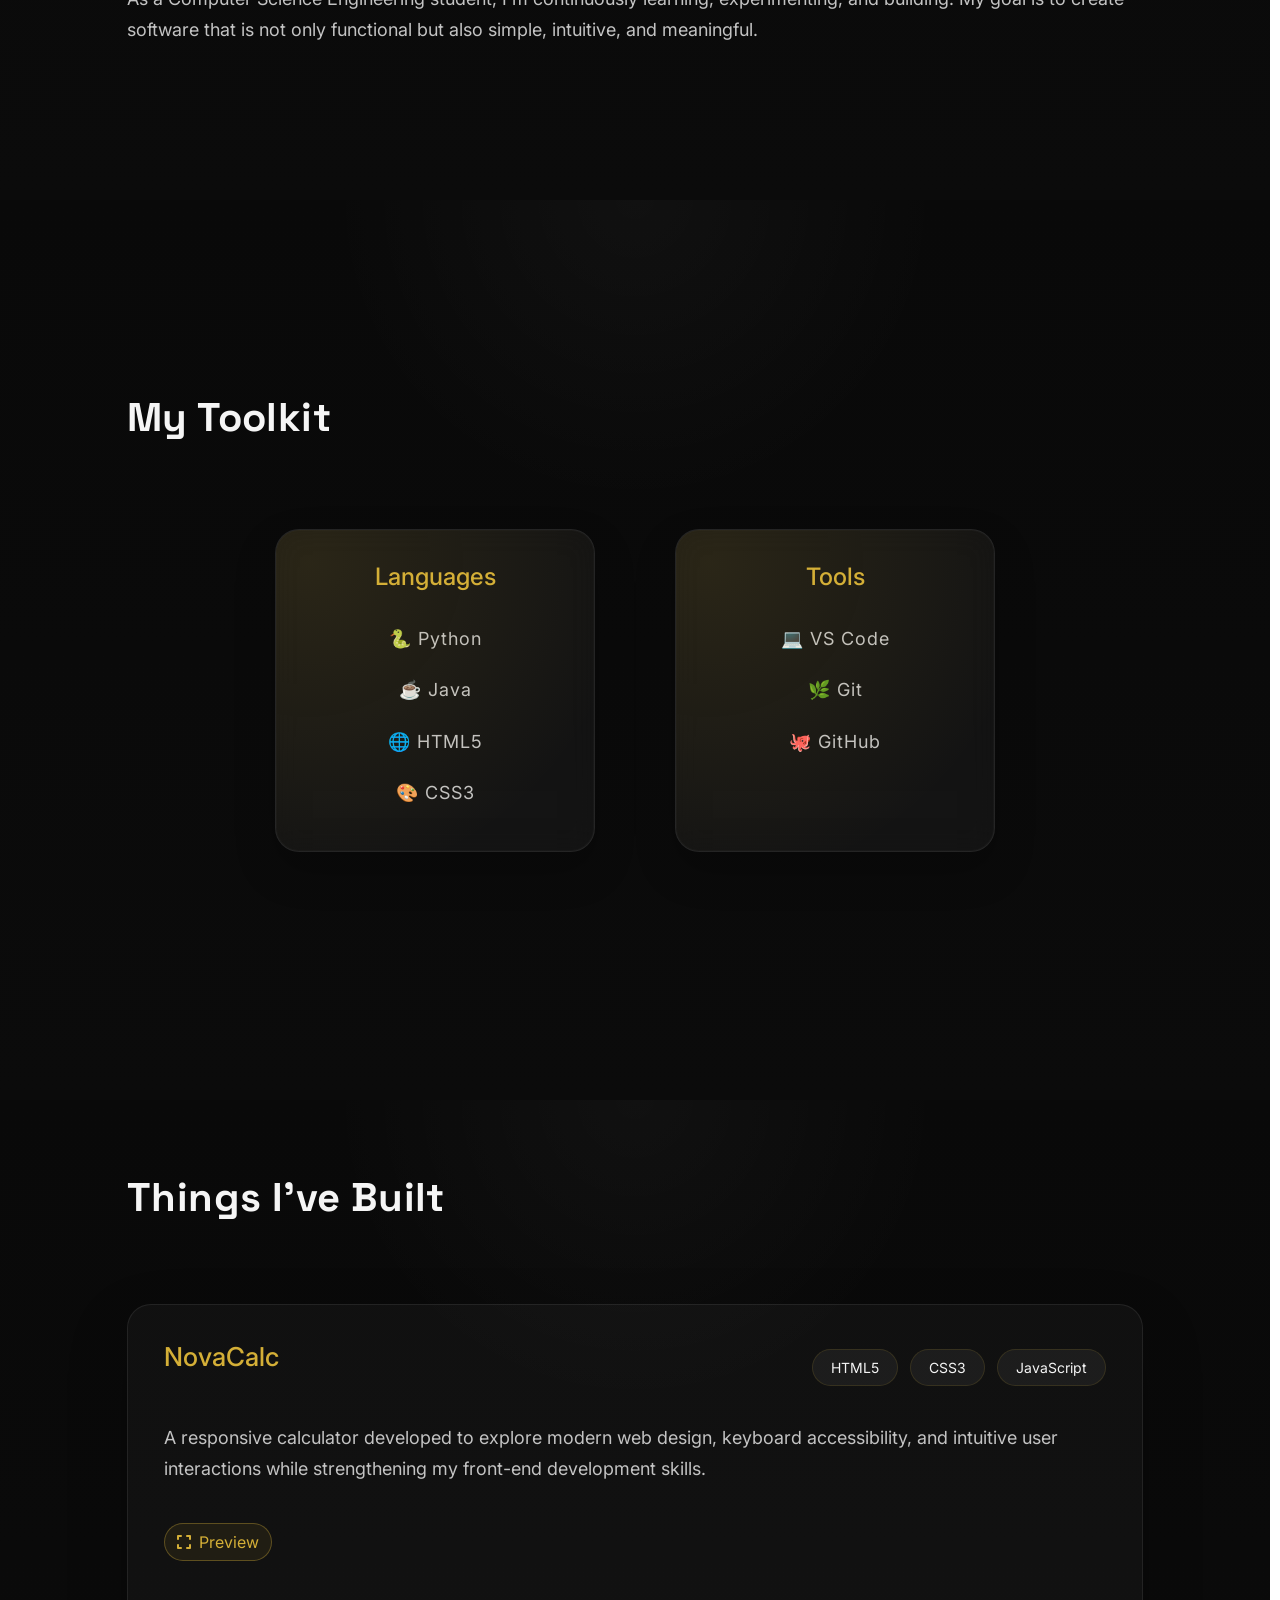
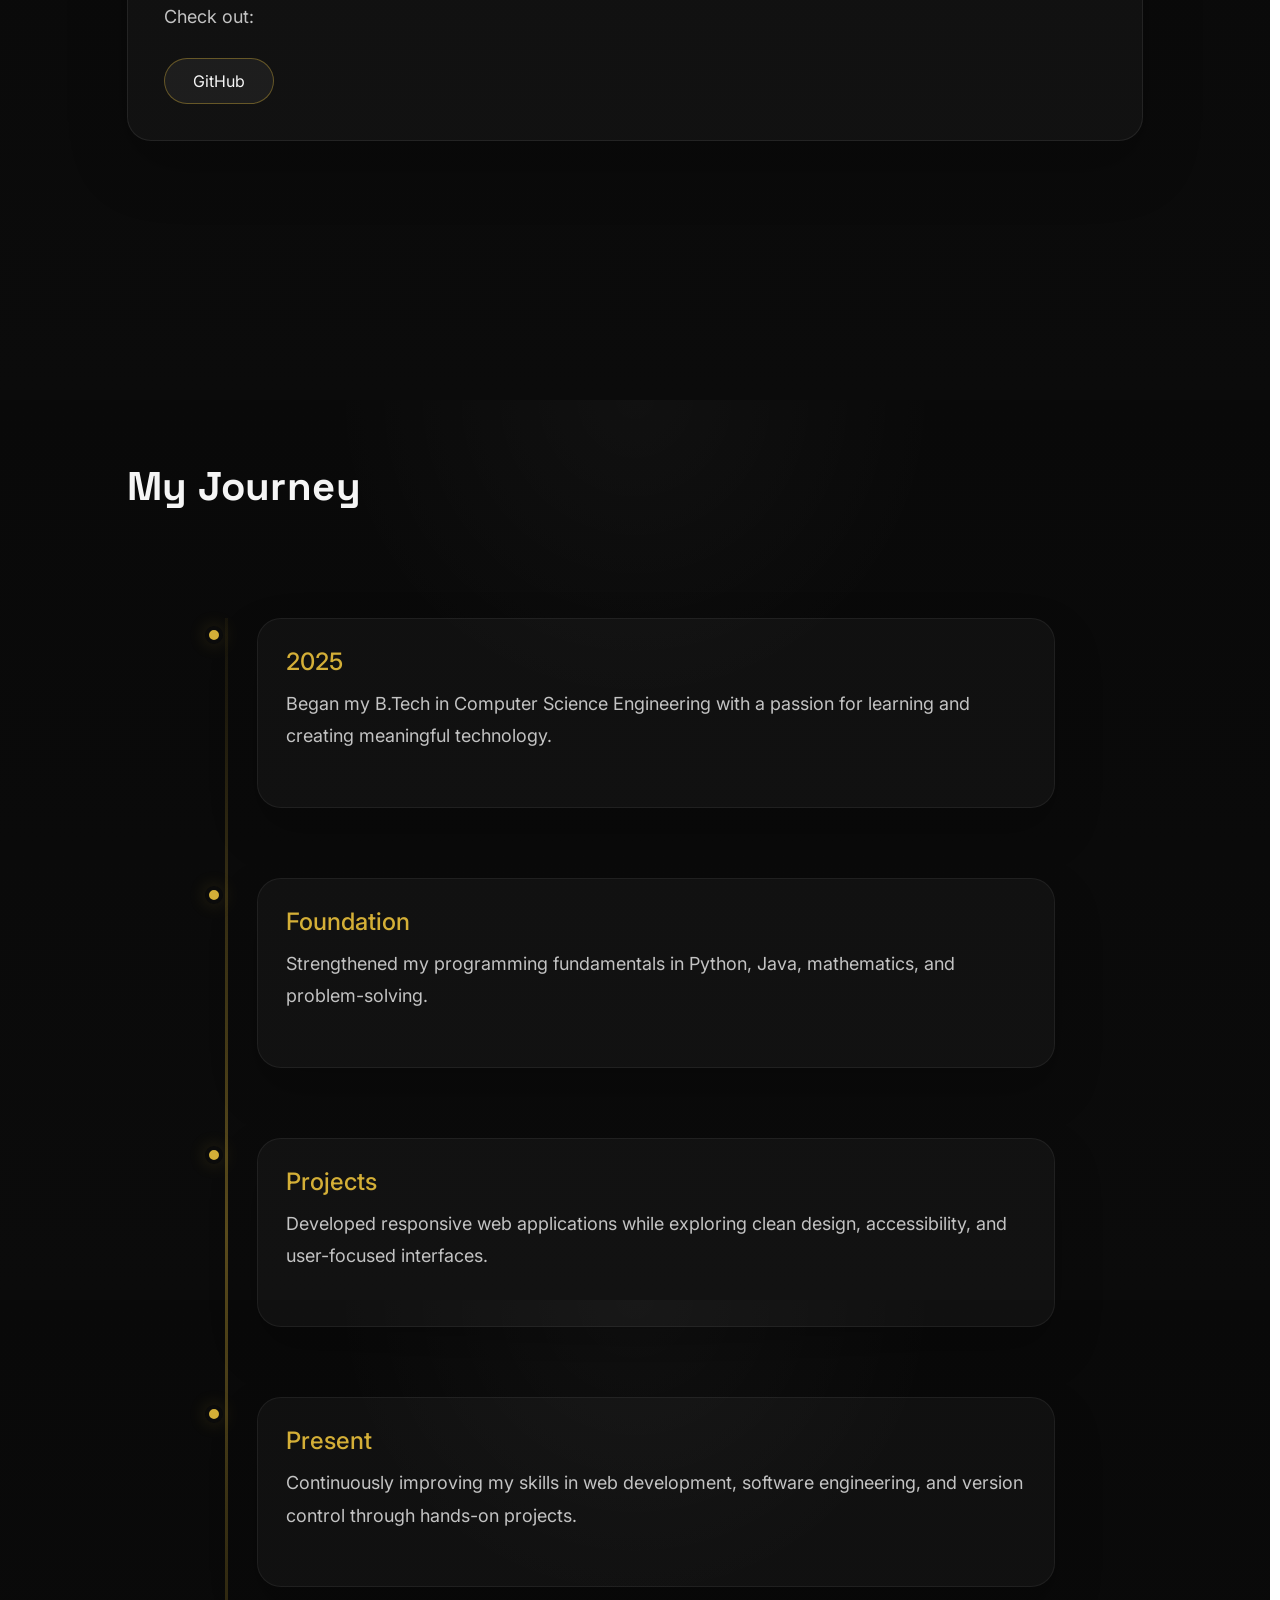
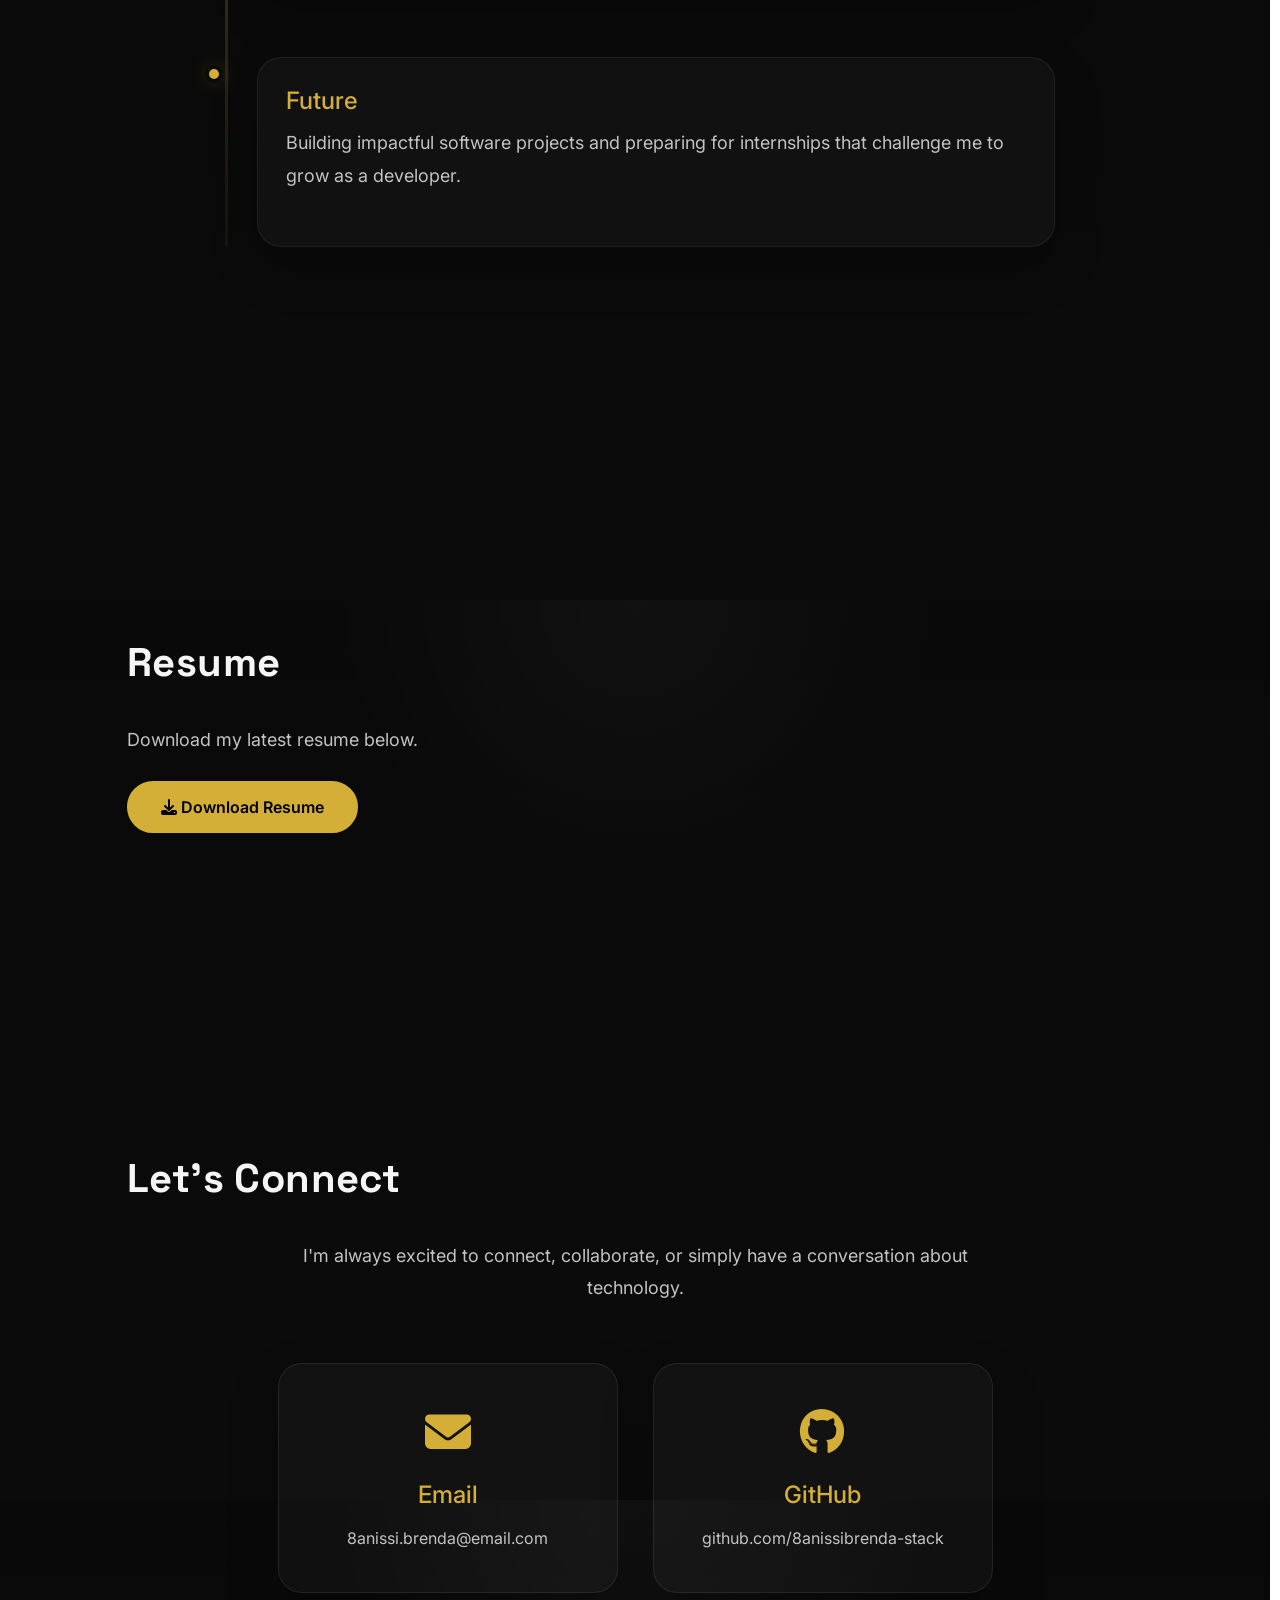
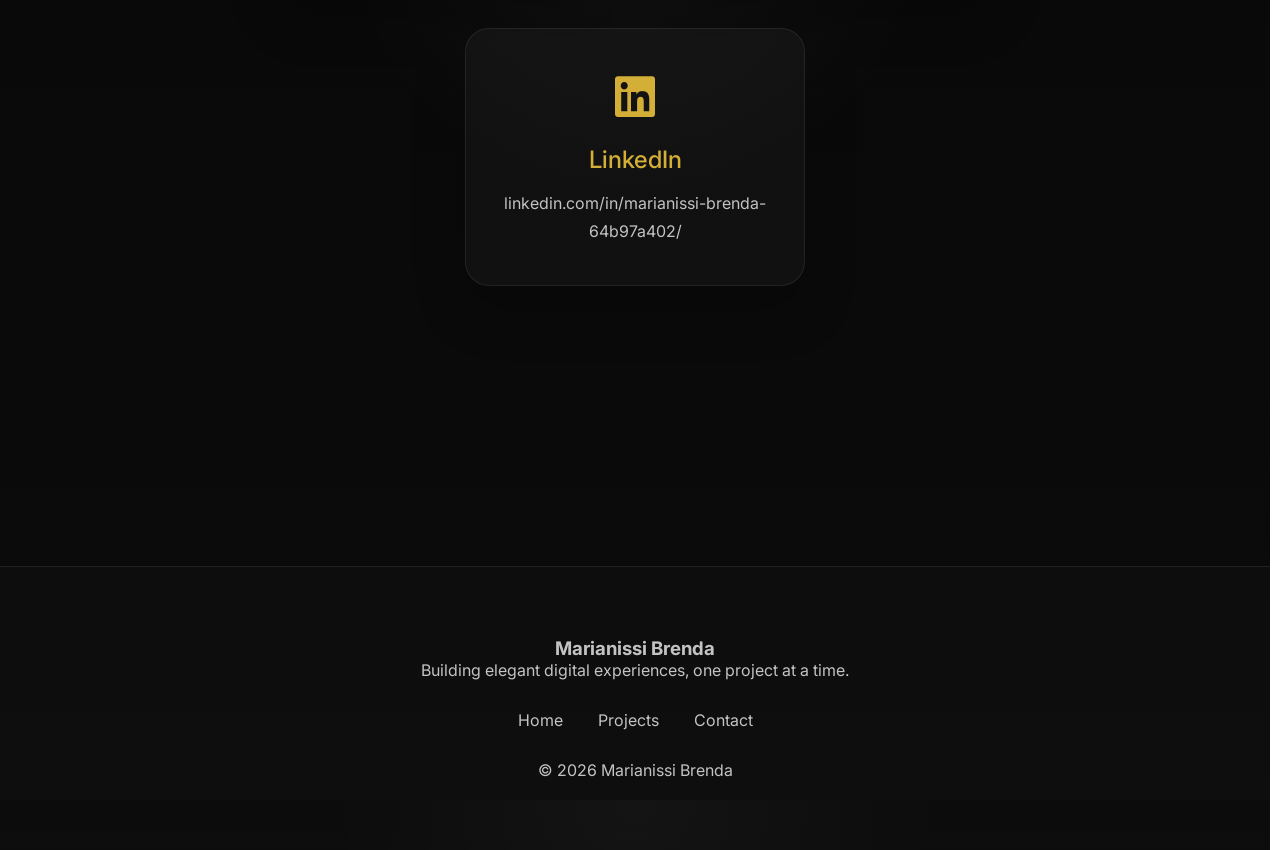
==== commit 83346a95: "logo changes" ====
--- a/index.html
+++ b/index.html
@@ -1,30 +1,30 @@
-<!DOCTYPE html>
+<!doctype html>
 <html lang="en">
-
-<head>
-    <meta charset="UTF-8">
-    <meta name="viewport" content="width=device-width, initial-scale=1.0">
+  <head>
+    <meta charset="UTF-8" />
+    <meta name="viewport" content="width=device-width, initial-scale=1.0" />
 
     <script>
-      if ('scrollRestoration' in history) {
-        history.scrollRestoration = 'manual';
+      if ("scrollRestoration" in history) {
+        history.scrollRestoration = "manual";
       }
     </script>
 
     <title>Marianissi Brenda | Portfolio</title>
 
-    <link rel="icon" type="image/png" href="assets/icons/logo.png">
-
-    <link rel="stylesheet"
-        href="https://cdnjs.cloudflare.com/ajax/libs/font-awesome/6.6.0/css/all.min.css">
-
-    <link rel="stylesheet" href="style/style.css">
-    <link rel="stylesheet" href="style/animation.css">
-    <link rel="stylesheet" href="style/responsive.css">
-</head>
-
-<body>
-
+    <link rel="icon" type="image/png" href="assets/icons/Logo.png" />
+
+    <link
+      rel="stylesheet"
+      href="https://cdnjs.cloudflare.com/ajax/libs/font-awesome/6.6.0/css/all.min.css"
+    />
+
+    <link rel="stylesheet" href="style/style.css" />
+    <link rel="stylesheet" href="style/animation.css" />
+    <link rel="stylesheet" href="style/responsive.css" />
+  </head>
+
+  <body>
     <!-- Progress Bar -->
     <div id="progress-bar"></div>
 
@@ -33,325 +33,289 @@
 
     <!-- ================= HEADER ================= -->
     <header>
-        <div class="header-container">
-
-            <div class="brand">
-                <img src="assets/icons/logo.png" alt="logo" class="logo">
-                <h1 class="brand-name">Marianissi Brenda</h1>
-            </div>
-
-            <nav>
-                <a href="#home">Home</a>
-                <a href="#about">About</a>
-                <a href="#projects">Projects</a>
-                <a href="#journey">Journey</a>
-                <a href="#resume">Resume</a>
-                <a href="#contact">Contact</a>
-            </nav>
-
-        </div>
+      <div class="header-container">
+        <div class="brand">
+          <img src="assets/icons/Logo.png" alt="logo" class="logo" />
+          <h1 class="brand-name">Marianissi Brenda</h1>
+        </div>
+
+        <nav>
+          <a href="#home">Home</a>
+          <a href="#about">About</a>
+          <a href="#projects">Projects</a>
+          <a href="#journey">Journey</a>
+          <a href="#resume">Resume</a>
+          <a href="#contact">Contact</a>
+        </nav>
+      </div>
     </header>
 
     <!-- ================= HERO ================= -->
     <section id="home">
-
-        <div class="particles">
-            <span></span>
-            <span></span>
-            <span></span>
-            <span></span>
-            <span></span>
-            <span></span>
-            <span></span>
-            <span></span>
-        </div>
-
-        <div class="floating-shape shape1"></div>
-        <div class="floating-shape shape2"></div>
-        <div class="floating-shape shape3"></div>
-
-        <div class="hero-content">
-
-            <p class="hero-tag">
-                <span id="typing"></span>
-            </p>
-
-            <h1>
-                Simplicity.<br>
-                Creativity.<br>
-                Innovation.
-            </h1>
-
-            <p class="hero-description">
-                Hi, I'm <strong>Marianissi Brenda</strong>.
-                I enjoy transforming ideas into elegant digital experiences
-                through thoughtful design and clean code.
-            </p>
-
-            <a href="#projects" class="hero-btn">
-                Explore Projects
-            </a>
-
-        </div>
+      <div class="particles">
+        <span></span>
+        <span></span>
+        <span></span>
+        <span></span>
+        <span></span>
+        <span></span>
+        <span></span>
+        <span></span>
+      </div>
+
+      <div class="floating-shape shape1"></div>
+      <div class="floating-shape shape2"></div>
+      <div class="floating-shape shape3"></div>
+
+      <div class="hero-content">
+        <p class="hero-tag">
+          <span id="typing"></span>
+        </p>
+
+        <h1>
+          Simplicity.<br />
+          Creativity.<br />
+          Innovation.
+        </h1>
+
+        <p class="hero-description">
+          Hi, I'm <strong>Marianissi Brenda</strong>. I enjoy transforming ideas
+          into elegant digital experiences through thoughtful design and clean
+          code.
+        </p>
+
+        <a href="#projects" class="hero-btn"> Explore Projects </a>
+      </div>
     </section>
 
     <!-- ================= ABOUT ================= -->
     <section id="about">
-
-        <h2>Beyond the Code</h2>
-
-        <p>
-            For me, programming is more than writing code—it's about solving
-            problems, exploring ideas, and creating experiences that make an
-            impact. Every project I build teaches me something new, whether
-            it's improving my technical skills, thinking more creatively,
-            or approaching challenges with a different perspective.
-        </p>
-
-        <p>
-            As a Computer Science Engineering student, I'm continuously
-            learning, experimenting, and building. My goal is to create
-            software that is not only functional but also simple,
-            intuitive, and meaningful.
-        </p>
-
+      <h2>Beyond the Code</h2>
+
+      <p>
+        For me, programming is more than writing code—it's about solving
+        problems, exploring ideas, and creating experiences that make an impact.
+        Every project I build teaches me something new, whether it's improving
+        my technical skills, thinking more creatively, or approaching challenges
+        with a different perspective.
+      </p>
+
+      <p>
+        As a Computer Science Engineering student, I'm continuously learning,
+        experimenting, and building. My goal is to create software that is not
+        only functional but also simple, intuitive, and meaningful.
+      </p>
     </section>
 
     <!-- ================= SKILLS ================= -->
     <section id="skills">
-
-        <h2>My Toolkit</h2>
-
-        <div class="skills-container">
-
-            <div class="skill-box">
-
-                <h3>Languages</h3>
-
-                <ul>
-                    <li>🐍 Python</li>
-                    <li>☕ Java</li>
-                    <li>🌐 HTML5</li>
-                    <li>🎨 CSS3</li>
-                </ul>
-
-            </div>
-
-            <div class="skill-box">
-
-                <h3>Tools</h3>
-
-                <ul>
-                    <li>💻 VS Code</li>
-                    <li>🌿 Git</li>
-                    <li>🐙 GitHub</li>
-                </ul>
-
-            </div>
-
-        </div>
-
+      <h2>My Toolkit</h2>
+
+      <div class="skills-container">
+        <div class="skill-box">
+          <h3>Languages</h3>
+
+          <ul>
+            <li>🐍 Python</li>
+            <li>☕ Java</li>
+            <li>🌐 HTML5</li>
+            <li>🎨 CSS3</li>
+          </ul>
+        </div>
+
+        <div class="skill-box">
+          <h3>Tools</h3>
+
+          <ul>
+            <li>💻 VS Code</li>
+            <li>🌿 Git</li>
+            <li>🐙 GitHub</li>
+          </ul>
+        </div>
+      </div>
     </section>
 
     <!-- ================= PROJECTS ================= -->
     <section id="projects">
-
-        <h2>Things I've Built</h2>
-
-        <article class="project-card">
-            <div class="project-header">
-                <h3>NovaCalc</h3>
-                <div class="tech-stack">
-                    <span>HTML5</span>
-                    <span>CSS3</span>
-                    <span>JavaScript</span>
-                </div>
-            </div>
-
-            <p>
-                A responsive calculator developed to explore modern web design,
-                keyboard accessibility, and intuitive user interactions while
-                strengthening my front-end development skills.
-            </p>
-
-            <button
-                type="button"
-                class="project-preview-btn lightbox-trigger"
-                data-src="assets/images/calculator-screenshot.png"
-                data-alt="NovaCalc calculator screenshot"
-                aria-label="Open calculator preview">
-                <i class="fa-solid fa-expand"></i>
-                <span>Preview</span>
-            </button>
-
-            <div class="project-buttons">
-                <p class="highlight">Check out:</p>
-                <a href="https://github.com/8anissibrenda-stack/Calculator"
-                    target="_blank"
-                    rel="noopener noreferrer">
-                    GitHub
-                </a>
-            </div>
-        </article>
-
-    </section>
-      
+      <h2>Things I've Built</h2>
+
+      <article class="project-card">
+        <div class="project-header">
+          <h3>NovaCalc</h3>
+          <div class="tech-stack">
+            <span>HTML5</span>
+            <span>CSS3</span>
+            <span>JavaScript</span>
+          </div>
+        </div>
+
+        <p>
+          A responsive calculator developed to explore modern web design,
+          keyboard accessibility, and intuitive user interactions while
+          strengthening my front-end development skills.
+        </p>
+
+        <button
+          type="button"
+          class="project-preview-btn lightbox-trigger"
+          data-src="assets/images/calculator-screenshot.png"
+          data-alt="NovaCalc calculator screenshot"
+          aria-label="Open calculator preview"
+        >
+          <i class="fa-solid fa-expand"></i>
+          <span>Preview</span>
+        </button>
+
+        <div class="project-buttons">
+          <p class="highlight">Check out:</p>
+          <a
+            href="https://github.com/8anissibrenda-stack/Calculator"
+            target="_blank"
+            rel="noopener noreferrer"
+          >
+            GitHub
+          </a>
+        </div>
+      </article>
+    </section>
+
     <!-- ================= JOURNEY ================= -->
     <section id="journey">
-
-        <h2>My Journey</h2>
-
-        <div class="timeline">
-
-            <div class="timeline-item">
-
-                <div class="timeline-dot"></div>
-
-                <div class="timeline-content">
-                    <h3>2025</h3>
-                    <p>
-                        Began my B.Tech in Computer Science Engineering with a
-                        passion for learning and creating meaningful technology.
-                    </p>
-                </div>
-
-            </div>
-
-            <div class="timeline-item">
-
-                <div class="timeline-dot"></div>
-
-                <div class="timeline-content">
-                    <h3>Foundation</h3>
-                    <p>
-                        Strengthened my programming fundamentals in Python,
-                        Java, mathematics, and problem-solving.
-                    </p>
-                </div>
-
-            </div>
-
-            <div class="timeline-item">
-
-                <div class="timeline-dot"></div>
-
-                <div class="timeline-content">
-                    <h3>Projects</h3>
-                    <p>
-                        Developed responsive web applications while exploring
-                        clean design, accessibility, and user-focused
-                        interfaces.
-                    </p>
-                </div>
-
-            </div>
-
-            <div class="timeline-item">
-
-                <div class="timeline-dot"></div>
-
-                <div class="timeline-content">
-                    <h3>Present</h3>
-                    <p>
-                        Continuously improving my skills in web development,
-                        software engineering, and version control through
-                        hands-on projects.
-                    </p>
-                </div>
-
-            </div>
-
-            <div class="timeline-item">
-
-                <div class="timeline-dot"></div>
-
-                <div class="timeline-content">
-                    <h3>Future</h3>
-                    <p>
-                        Building impactful software projects and preparing for
-                        internships that challenge me to grow as a developer.
-                    </p>
-                </div>
-
-            </div>
-
-        </div>
-
+      <h2>My Journey</h2>
+
+      <div class="timeline">
+        <div class="timeline-item">
+          <div class="timeline-dot"></div>
+
+          <div class="timeline-content">
+            <h3>2025</h3>
+            <p>
+              Began my B.Tech in Computer Science Engineering with a passion for
+              learning and creating meaningful technology.
+            </p>
+          </div>
+        </div>
+
+        <div class="timeline-item">
+          <div class="timeline-dot"></div>
+
+          <div class="timeline-content">
+            <h3>Foundation</h3>
+            <p>
+              Strengthened my programming fundamentals in Python, Java,
+              mathematics, and problem-solving.
+            </p>
+          </div>
+        </div>
+
+        <div class="timeline-item">
+          <div class="timeline-dot"></div>
+
+          <div class="timeline-content">
+            <h3>Projects</h3>
+            <p>
+              Developed responsive web applications while exploring clean
+              design, accessibility, and user-focused interfaces.
+            </p>
+          </div>
+        </div>
+
+        <div class="timeline-item">
+          <div class="timeline-dot"></div>
+
+          <div class="timeline-content">
+            <h3>Present</h3>
+            <p>
+              Continuously improving my skills in web development, software
+              engineering, and version control through hands-on projects.
+            </p>
+          </div>
+        </div>
+
+        <div class="timeline-item">
+          <div class="timeline-dot"></div>
+
+          <div class="timeline-content">
+            <h3>Future</h3>
+            <p>
+              Building impactful software projects and preparing for internships
+              that challenge me to grow as a developer.
+            </p>
+          </div>
+        </div>
+      </div>
     </section>
 
     <!-- ================= RESUME ================= -->
     <section id="resume">
-
-        <h2>Resume</h2>
-
-        <p>Download my latest resume below.</p>
-
-        <a href="resume/resume.pdf" download="Marianissi_Brenda_Resume.pdf" class="resume-btn">
-            <i class="fa-solid fa-download"></i> Download Resume
-        </a>
-
+      <h2>Resume</h2>
+
+      <p>Download my latest resume below.</p>
+
+      <a
+        href="resume/resume.pdf"
+        download="Marianissi_Brenda_Resume.pdf"
+        class="resume-btn"
+      >
+        <i class="fa-solid fa-download"></i> Download Resume
+      </a>
     </section>
 
     <!-- ================= CONTACT ================= -->
     <section id="contact">
-
-        <h2>Let's Connect</h2>
-
-        <p class="contact-subtitle">
-            I'm always excited to connect, collaborate,
-            or simply have a conversation about technology.
-        </p>
-
-        <div class="contact-container">
-
-            <a href="mailto:8anissi.brenda@email.com"
-               class="contact-card">
-
-                <div class="contact-icon">
-                    <i class="fa-solid fa-envelope"></i>
-                </div>
-
-                <h3>Email</h3>
-                <p>8anissi.brenda@email.com</p>
-
-            </a>
-
-            <a href="https://github.com/8anissibrenda-stack"
-               target="_blank"
-               rel="noopener noreferrer"
-               class="contact-card">
-
-                <div class="contact-icon">
-                    <i class="fa-brands fa-github"></i>
-                </div>
-
-                <h3>GitHub</h3>
-                <p>github.com/8anissibrenda-stack</p>
-
-            </a>
-
-            <a href="https://linkedin.com/in/marianissi-brenda-64b97a402/"
-               target="_blank"
-               rel="noopener noreferrer"
-               class="contact-card">
-
-                <div class="contact-icon">
-                    <i class="fa-brands fa-linkedin"></i>
-                </div>
-
-                <h3>LinkedIn</h3>
-                <p>linkedin.com/in/marianissi-brenda-64b97a402/</p>
-
-            </a>
-
-        </div>
-
+      <h2>Let's Connect</h2>
+
+      <p class="contact-subtitle">
+        I'm always excited to connect, collaborate, or simply have a
+        conversation about technology.
+      </p>
+
+      <div class="contact-container">
+        <a href="mailto:8anissi.brenda@email.com" class="contact-card">
+          <div class="contact-icon">
+            <i class="fa-solid fa-envelope"></i>
+          </div>
+
+          <h3>Email</h3>
+          <p>8anissi.brenda@email.com</p>
+        </a>
+
+        <a
+          href="https://github.com/8anissibrenda-stack"
+          target="_blank"
+          rel="noopener noreferrer"
+          class="contact-card"
+        >
+          <div class="contact-icon">
+            <i class="fa-brands fa-github"></i>
+          </div>
+
+          <h3>GitHub</h3>
+          <p>github.com/8anissibrenda-stack</p>
+        </a>
+
+        <a
+          href="https://linkedin.com/in/marianissi-brenda-64b97a402/"
+          target="_blank"
+          rel="noopener noreferrer"
+          class="contact-card"
+        >
+          <div class="contact-icon">
+            <i class="fa-brands fa-linkedin"></i>
+          </div>
+
+          <h3>LinkedIn</h3>
+          <p>linkedin.com/in/marianissi-brenda-64b97a402/</p>
+        </a>
+      </div>
     </section>
 
     <!-- ================= LIGHTBOX ================= -->
     <div id="lightbox" class="lightbox" aria-hidden="true">
-        <img src="" alt="" class="lightbox-image">
-        <button class="lightbox-close" aria-label="Close lightbox">&times;</button>
+      <img src="" alt="" class="lightbox-image" />
+      <button class="lightbox-close" aria-label="Close lightbox">
+        &times;
+      </button>
     </div>
 
     <!-- ================= BACK TO TOP ================= -->
@@ -359,25 +323,18 @@
 
     <!-- ================= FOOTER ================= -->
     <footer>
-
-        <h3>Marianissi Brenda</h3>
-
-        <p>
-            Building elegant digital experiences,
-            one project at a time.
-        </p>
-
-        <div class="footer-links">
-            <a href="#home">Home</a>
-            <a href="#projects">Projects</a>
-            <a href="#contact">Contact</a>
-        </div>
-
-        <p class="copyright">
-            © 2026 Marianissi Brenda
-        </p>
-
+      <h3>Marianissi Brenda</h3>
+
+      <p>Building elegant digital experiences, one project at a time.</p>
+
+      <div class="footer-links">
+        <a href="#home">Home</a>
+        <a href="#projects">Projects</a>
+        <a href="#contact">Contact</a>
+      </div>
+
+      <p class="copyright">© 2026 Marianissi Brenda</p>
     </footer>
     <script src="js/script.js"></script>
-</body>
+  </body>
 </html>
--- a/style/style.css
+++ b/style/style.css
@@ -1,5 +1,5 @@
 /*GOOGLE FONTS*/
-@import url('https://fonts.googleapis.com/css2?family=Inter:wght@300;400;500;600;700&family=Space+Grotesk:wght@400;500;700&family=Sacramento&family=Dancing+Script:wght@700;900&display=swap');
+@import url("https://fonts.googleapis.com/css2?family=Inter:wght@300;400;500;600;700&family=Space+Grotesk:wght@400;500;700&family=Sacramento&family=Dancing+Script:wght@700;900&display=swap");
 
 /*RESET*/
 * {
@@ -10,17 +10,17 @@
 
 /*ROOT COLORS*/
 :root {
-  --bg: #0B0B0B;
+  --bg: #0b0b0b;
   --bg-deep: #070707;
   --surface: #121212;
   --card: #181818;
-  --card-soft: rgba(255,255,255,.04);
-  --border: rgba(212,175,55,.16);
-  --text: #F5F5F5;
-  --text-muted: #B8B8B8;
-  --text-light: #C3C3C3;
-  --accent: #D4AF37;
-  --accent-soft: rgba(212,175,55,.18);
+  --card-soft: rgba(255, 255, 255, 0.04);
+  --border: rgba(212, 175, 55, 0.16);
+  --text: #f5f5f5;
+  --text-muted: #b8b8b8;
+  --text-light: #c3c3c3;
+  --accent: #d4af37;
+  --accent-soft: rgba(212, 175, 55, 0.18);
 }
 
 /*BODY*/
@@ -39,9 +39,11 @@
   padding: 0;
   width: 100%;
   min-height: 100vh;
-  background: radial-gradient(circle at top, rgba(255,255,255,.03), transparent 28%), linear-gradient(180deg, #090909 0%, #0b0b0b 100%);
+  background:
+    radial-gradient(circle at top, rgba(255, 255, 255, 0.03), transparent 28%),
+    linear-gradient(180deg, #090909 0%, #0b0b0b 100%);
   color: var(--text);
-  font-family: 'Inter', sans-serif;
+  font-family: "Inter", sans-serif;
   overflow-x: hidden;
 }
 
@@ -53,7 +55,7 @@
 
 /*LISTS*/
 ul {
-  font-family: 'Inter', sans-serif;
+  font-family: "Inter", sans-serif;
   font-size: 18px;
   letter-spacing: 1px;
   line-height: 1.75;
@@ -73,17 +75,22 @@
   top: 0;
   width: 100%;
   padding: 2px 4%;
-  background: rgba(11, 11, 11, .74);
-  border-bottom: 1px solid rgba(255,255,255,.04);
+  background: rgba(11, 11, 11, 0.74);
+  border-bottom: 1px solid rgba(255, 255, 255, 0.04);
   backdrop-filter: blur(14px);
   z-index: 1000;
-  transition: background .35s ease, backdrop-filter .35s ease, border-color .35s ease, box-shadow .35s ease, transform .35s ease;
+  transition:
+    background 0.35s ease,
+    backdrop-filter 0.35s ease,
+    border-color 0.35s ease,
+    box-shadow 0.35s ease,
+    transform 0.35s ease;
 }
 
 header.scrolled {
-  background: rgba(11, 11, 11, .88);
-  box-shadow: 0 18px 40px rgba(0,0,0,.22);
-  border-color: rgba(255,255,255,.06);
+  background: rgba(11, 11, 11, 0.88);
+  box-shadow: 0 18px 40px rgba(0, 0, 0, 0.22);
+  border-color: rgba(255, 255, 255, 0.06);
 }
 
 /*NAVBAR*/
@@ -102,7 +109,7 @@
 }
 
 .brand-name {
-  font-family: 'Dancing Script', cursive;
+  font-family: "Dancing Script", cursive;
   font-size: 42px;
   font-weight: 900;
   letter-spacing: 1px;
@@ -115,18 +122,18 @@
   height: 120px;
   object-fit: contain;
   border-radius: 50%;
-  transition:.5s;
+  transition: 0.5s;
 }
 
 .logo:hover {
-  transform:rotate(8deg) scale(1.06);
+  transform: rotate(8deg) scale(1.06);
 }
 
 /*MENU LINKS*/
 nav a {
   font-size: 17px;
-  transition: .35s ease;
-  letter-spacing: .45px;
+  transition: 0.35s ease;
+  letter-spacing: 0.45px;
 }
 
 nav a:hover {
@@ -144,7 +151,14 @@
   scroll-margin-top: 140px;
   position: relative;
   overflow: hidden;
-  background: radial-gradient(circle at top center, rgba(212,175,55,.08), transparent 28%), linear-gradient(180deg, rgba(255,255,255,.02), transparent 45%), transparent;
+  background:
+    radial-gradient(
+      circle at top center,
+      rgba(212, 175, 55, 0.08),
+      transparent 28%
+    ),
+    linear-gradient(180deg, rgba(255, 255, 255, 0.02), transparent 45%),
+    transparent;
 }
 
 /*HERO CONTENT*/
@@ -160,7 +174,7 @@
 /*NAME*/
 .hero-content h1 {
   font-size: 50px;
-  font-family: 'Space Grotesk', sans-serif;
+  font-family: "Space Grotesk", sans-serif;
   margin-bottom: 24px;
   text-align: center;
   background: linear-gradient(180deg, #fff, #d6d6d6);
@@ -168,7 +182,7 @@
   -webkit-background-clip: text;
   color: transparent;
   -webkit-text-fill-color: transparent;
-  text-shadow: 0 18px 55px rgba(255,255,255,.05);
+  text-shadow: 0 18px 55px rgba(255, 255, 255, 0.05);
 }
 
 /*TITLE*/
@@ -196,7 +210,7 @@
   font-weight: 600;
   letter-spacing: 2.4px;
   text-transform: uppercase;
-  opacity: .92;
+  opacity: 0.92;
   margin-bottom: 24px;
 }
 
@@ -215,34 +229,38 @@
 .hero-btn {
   display: inline-block;
   padding: 15px 38px;
-  border: 1px solid rgba(212,175,55,.68);
+  border: 1px solid rgba(212, 175, 55, 0.68);
   border-radius: 42px;
-  background: rgba(212,175,55,.07);
+  background: rgba(212, 175, 55, 0.07);
   color: var(--text);
-  transition: .35s ease;
   align-self: center;
   position: relative;
   overflow: hidden;
-  box-shadow: 0 18px 45px rgba(0,0,0,.15);
+  box-shadow: 0 18px 45px rgba(0, 0, 0, 0.15);
 }
 
 .hero-btn::before {
-  content:"";
-  position:absolute;
-  left:-100%;
-  top:0;
-  width:100%;
-  height:100%;
-  background:linear-gradient(90deg,transparent,rgba(255,255,255,.2),transparent);
-  transition:.6s ease;
-}
-
-.hero-btn:hover::before { left:100%; }
+  content: "";
+  position: absolute;
+  left: -100%;
+  top: 0;
+  width: 100%;
+  height: 100%;
+  background: linear-gradient(
+    90deg,
+    transparent,
+    rgba(255, 255, 255, 0.2),
+    transparent
+  );
+  transition: 0.6s ease;
+}
+
+.hero-btn:hover::before {
+  left: 100%;
+}
 
 .hero-btn:hover {
-  transform:translateY(-6px);
-  box-shadow: 0 20px 55px rgba(0,0,0,.18);
-  background: rgba(212,175,55,.12);
+  background: rgba(212, 175, 55, 0.12);
 }
 
 /*SECTION*/
@@ -254,8 +272,8 @@
 section h2 {
   font-size: 40px;
   margin-bottom: 36px;
-  font-family: 'Space Grotesk', sans-serif;
-  letter-spacing: .01em;
+  font-family: "Space Grotesk", sans-serif;
+  letter-spacing: 0.01em;
 }
 
 section h3 {
@@ -277,9 +295,9 @@
   padding: 70px 20px;
   text-align: center;
   color: var(--text-light);
-  border-top: 1px solid rgba(255,255,255,.08);
+  border-top: 1px solid rgba(255, 255, 255, 0.08);
   margin-top: 120px;
-  background: rgba(255,255,255,.01);
+  background: rgba(255, 255, 255, 0.01);
 }
 
 .footer-links {
@@ -290,385 +308,468 @@
   flex-wrap: wrap;
 }
 
-.footer-links a { transition:.3s ease; }
-.footer-links a:hover { color:var(--accent); }
+.footer-links a {
+  transition: 0.3s ease;
+}
+.footer-links a:hover {
+  color: var(--accent);
+}
 
 /*SKILLS*/
 .skills-container {
-  display:flex;
-  justify-content:center;
-  gap:80px;
-  margin-top:50px;
-  flex-wrap:wrap;
+  display: flex;
+  justify-content: center;
+  gap: 80px;
+  margin-top: 50px;
+  flex-wrap: wrap;
 }
 
 .skill-box {
-  background: rgba(255,255,255,.04);
-  border: 1px solid rgba(255,255,255,.08);
+  background: rgba(255, 255, 255, 0.04);
+  border: 1px solid rgba(255, 255, 255, 0.08);
   backdrop-filter: blur(14px);
   padding: 32px;
   border-radius: 24px;
   width: 320px;
   text-align: center;
-  transition: transform .35s ease, box-shadow .35s ease, border-color .35s ease;
+  transition:
+    transform 0.35s ease,
+    box-shadow 0.35s ease,
+    border-color 0.35s ease;
   position: relative;
   overflow: hidden;
-  box-shadow: inset 0 0 0 1px rgba(255,255,255,.02), 0 18px 40px rgba(0,0,0,.24);
+  box-shadow:
+    inset 0 0 0 1px rgba(255, 255, 255, 0.02),
+    0 18px 40px rgba(0, 0, 0, 0.24);
 }
 
 .skill-box::before {
-  content:"";
-  position:absolute;
-  top:-100%;
-  left:-100%;
-  width:220%;
-  height:220%;
-  background:radial-gradient(circle, rgba(212,175,55,.12), transparent 65%);
-  transition:.8s ease;
-}
-
-.skill-box:hover::before { top:-44%; left:-42%; }
-.skill-box:hover { transform:translateY(-10px); box-shadow:0 24px 50px rgba(0,0,0,.28); border-color:rgba(212,175,55,.24); }
+  content: "";
+  position: absolute;
+  top: -100%;
+  left: -100%;
+  width: 220%;
+  height: 220%;
+  background: radial-gradient(
+    circle,
+    rgba(212, 175, 55, 0.12),
+    transparent 65%
+  );
+  transition: 0.8s ease;
+}
+
+.skill-box:hover::before {
+  top: -44%;
+  left: -42%;
+}
+.skill-box:hover {
+  border-color: rgba(212, 175, 55, 0.24);
+}
 
 .skill-box h3 {
-  color:var(--accent);
-  margin-bottom:22px;
-  font-size:24px;
-}
-
-.skill-box ul { list-style:none; }
+  color: var(--accent);
+  margin-bottom: 22px;
+  font-size: 24px;
+}
+
+.skill-box ul {
+  list-style: none;
+}
 
 .skill-box li {
-  padding:10px 0;
-  color:var(--text-light);
-  font-size:18px;
+  padding: 10px 0;
+  color: var(--text-light);
+  font-size: 18px;
 }
 
 /*JOURNEY*/
 .timeline {
-  position:relative;
-  max-width:840px;
-  margin:70px auto;
-  padding-left:42px;
+  position: relative;
+  max-width: 840px;
+  margin: 70px auto;
+  padding-left: 42px;
 }
 
 .timeline::before {
-  content:"";
-  position:absolute;
-  left:10px;
-  top:0;
-  width:3px;
-  height:100%;
-  background:linear-gradient(to bottom, rgba(212,175,55,.06), rgba(212,175,55,.4), rgba(212,175,55,.06));
-}
-
-.timeline-item { position:relative; margin-bottom:70px; }
+  content: "";
+  position: absolute;
+  left: 10px;
+  top: 0;
+  width: 3px;
+  height: 100%;
+  background: linear-gradient(
+    to bottom,
+    rgba(212, 175, 55, 0.06),
+    rgba(212, 175, 55, 0.4),
+    rgba(212, 175, 55, 0.06)
+  );
+}
+
+.timeline-item {
+  position: relative;
+  margin-bottom: 70px;
+}
 
 .timeline-dot {
-  position:absolute;
-  left:-52px;
-  top:8px;
-  width:18px;
-  height:18px;
-  background:var(--accent);
-  border-radius:50%;
-  border:4px solid var(--bg);
-  box-shadow:0 0 18px rgba(212,175,55,.18);
+  position: absolute;
+  left: -52px;
+  top: 8px;
+  width: 18px;
+  height: 18px;
+  background: var(--accent);
+  border-radius: 50%;
+  border: 4px solid var(--bg);
+  box-shadow: 0 0 18px rgba(212, 175, 55, 0.18);
 }
 
 .timeline-content {
-  background: rgba(255,255,255,.03);
-  border:1px solid rgba(255,255,255,.06);
-  padding:28px;
-  border-radius:24px;
-  box-shadow: 0 22px 48px rgba(0,0,0,.24);
+  background: rgba(255, 255, 255, 0.03);
+  border: 1px solid rgba(255, 255, 255, 0.06);
+  padding: 28px;
+  border-radius: 24px;
+  box-shadow: 0 22px 48px rgba(0, 0, 0, 0.24);
 }
 
 .timeline-content h3 {
-  color:var(--accent);
-  margin-bottom:12px;
-  font-size:24px;
+  color: var(--accent);
+  margin-bottom: 12px;
+  font-size: 24px;
 }
 
 .timeline-content p {
-  color:var(--text-light);
-  line-height:1.8;
+  color: var(--text-light);
+  line-height: 1.8;
 }
 
 /*SCROLL BAR*/
 #progress-bar {
-  position:fixed;
-  top:0;
-  left:0;
-  height:4px;
-  width:0;
-  background:var(--accent);
-  z-index:5000;
-  transition:.15s;
+  position: fixed;
+  top: 0;
+  left: 0;
+  height: 4px;
+  width: 0;
+  background: var(--accent);
+  z-index: 5000;
+  transition: 0.15s;
 }
 
 /*BACK TO TOP*/
 #backToTop {
-  position:fixed;
-  bottom:35px;
-  right:35px;
-  width:55px;
-  height:55px;
-  border:none;
-  border-radius:50%;
-  background:var(--accent);
-  color:black;
-  font-size:22px;
-  cursor:pointer;
-  display:none;
-  transition:.35s;
-  box-shadow:0 0 25px rgba(212,175,55,.25);
+  position: fixed;
+  bottom: 35px;
+  right: 35px;
+  width: 55px;
+  height: 55px;
+  border: none;
+  border-radius: 50%;
+  background: var(--accent);
+  color: black;
+  font-size: 22px;
+  cursor: pointer;
+  display: none;
+  transition: 0.35s;
+  box-shadow: 0 0 25px rgba(212, 175, 55, 0.25);
 }
 
 #backToTop:hover {
-  transform:translateY(-6px);
-  box-shadow:0 0 35px rgba(212,175,55,.45);
+  transform: translateY(-6px);
+  box-shadow: 0 0 35px rgba(212, 175, 55, 0.45);
 }
 
 /*PROJECT CARD*/
 .project-card {
-  background: rgba(255,255,255,.03);
-  border:1px solid rgba(255,255,255,.08);
-  padding:36px;
-  border-radius:24px;
-  margin-top:45px;
-  transition: transform .35s ease, box-shadow .35s ease, border-color .35s ease;
-  box-shadow: 0 24px 60px rgba(0,0,0,.24);
+  background: rgba(255, 255, 255, 0.03);
+  border: 1px solid rgba(255, 255, 255, 0.08);
+  padding: 36px;
+  border-radius: 24px;
+  margin-top: 45px;
+  transition:
+    transform 0.35s ease,
+    box-shadow 0.35s ease,
+    border-color 0.35s ease;
+  box-shadow: 0 24px 60px rgba(0, 0, 0, 0.24);
 }
 
 .project-card:hover {
-  transform:translateY(-10px);
-  box-shadow:0 28px 70px rgba(0,0,0,.28);
-  border-color: rgba(212,175,55,.2);
+  transform: translateY(-10px);
+  box-shadow: 0 28px 70px rgba(0, 0, 0, 0.28);
+  border-color: rgba(212, 175, 55, 0.2);
 }
 
 .project-header {
-  display:flex;
-  justify-content:space-between;
-  align-items:center;
-  flex-wrap:wrap;
-  margin-bottom:28px;
-  gap:20px;
+  display: flex;
+  justify-content: space-between;
+  align-items: center;
+  flex-wrap: wrap;
+  margin-bottom: 28px;
+  gap: 20px;
 }
 
 .tech-stack {
-  display:flex;
-  gap:12px;
-  flex-wrap:wrap;
+  display: flex;
+  gap: 12px;
+  flex-wrap: wrap;
 }
 
 .tech-stack span {
-  padding:9px 18px;
-  background: rgba(255,255,255,.05);
-  border-radius:30px;
-  font-size:14px;
+  padding: 9px 18px;
+  background: rgba(255, 255, 255, 0.05);
+  border-radius: 30px;
+  font-size: 14px;
   color: var(--text);
-  border:1px solid rgba(212,175,55,.14);
-}
-
-.project-buttons { margin-top:30px; }
+  border: 1px solid rgba(212, 175, 55, 0.14);
+}
+
+.project-buttons {
+  margin-top: 30px;
+}
 
 .project-buttons a {
-  display:inline-block;
-  padding:12px 28px;
-  border:1px solid rgba(212,175,55,.4);
-  border-radius:40px;
-  transition:.3s ease;
-  background: rgba(255,255,255,.05);
+  display: inline-block;
+  padding: 12px 28px;
+  border: 1px solid rgba(212, 175, 55, 0.4);
+  border-radius: 40px;
+  transition: 0.3s ease;
+  background: rgba(255, 255, 255, 0.05);
   color: var(--text);
 }
 
 .project-buttons a:hover {
-  background: rgba(212,175,55,.14);
+  background: rgba(212, 175, 55, 0.14);
   color: black;
-  box-shadow: 0 12px 28px rgba(212,175,55,.16);
+  box-shadow: 0 12px 28px rgba(212, 175, 55, 0.16);
 }
 
 /*RESUME BUTTON*/
 .resume-btn {
-  display:inline-block;
-  padding:14px 32px;
-  background:var(--accent);
-  color:black;
-  border-radius:40px;
-  font-weight:600;
-  transition:.3s;
-  border:2px solid var(--accent);
+  display: inline-block;
+  padding: 14px 32px;
+  background: var(--accent);
+  color: black;
+  border-radius: 40px;
+  font-weight: 600;
+  transition: 0.3s;
+  border: 2px solid var(--accent);
 }
 
 .resume-btn:hover {
-  background:transparent;
-  color:var(--accent);
-  transform:translateY(-3px);
-  box-shadow:0 10px 25px rgba(212,175,55,.2);
+  background: transparent;
+  color: var(--accent);
+  transform: translateY(-3px);
+  box-shadow: 0 10px 25px rgba(212, 175, 55, 0.2);
 }
 
 /*SECTION FADE*/
 .hidden {
-  opacity:0;
-  transform:translateY(70px);
-  transition:all .9s ease;
+  opacity: 0;
+  transform: translateY(70px);
+  transition: all 0.9s ease;
 }
 
 .show {
-  opacity:1;
-  transform:translateY(0);
-}
-
-nav a.active { color:var(--accent); }
-nav a.active::after { width:100%; opacity:.95; }
+  opacity: 1;
+  transform: translateY(0);
+}
+
+nav a.active {
+  color: var(--accent);
+}
+nav a.active::after {
+  width: 100%;
+  opacity: 0.95;
+}
 
 #mouse-glow {
-  position:fixed;
-  width:300px;
-  height:300px;
-  border-radius:50%;
-  background:radial-gradient(circle,rgba(212,175,55,.12),transparent 70%);
-  pointer-events:none;
-  transform:translate(-50%,-50%);
-  z-index:0;
-  transition:transform .1s linear, opacity .2s ease;
+  position: fixed;
+  width: 300px;
+  height: 300px;
+  border-radius: 50%;
+  background: radial-gradient(
+    circle,
+    rgba(212, 175, 55, 0.12),
+    transparent 70%
+  );
+  pointer-events: none;
+  transform: translate(-50%, -50%);
+  z-index: 0;
+  transition:
+    transform 0.1s linear,
+    opacity 0.2s ease;
   will-change: transform, opacity;
 }
 
 .particles {
-  position:absolute;
-  width:100%;
-  height:100%;
-  top:0;
-  left:0;
-  overflow:hidden;
-  pointer-events:none;
+  position: absolute;
+  width: 100%;
+  height: 100%;
+  top: 0;
+  left: 0;
+  overflow: hidden;
+  pointer-events: none;
 }
 
 .particles span {
-  position:absolute;
-  width:6px;
-  height:6px;
-  background:rgba(212, 175, 55, 0.779);
-  border-radius:50%;
-  animation:floatParticle linear infinite;
-}
-
-.particles span:nth-child(1) { left:10%; animation-duration:30s; animation-delay:0s; }
-.particles span:nth-child(2) { left:25%; animation-duration:24s; animation-delay:2s; }
-.particles span:nth-child(3) { left:42%; animation-duration:16s; }
-.particles span:nth-child(4) { left:60%; animation-duration:22s; }
-.particles span:nth-child(5) { left:78%; animation-duration:19s; }
-.particles span:nth-child(6) { left:88%; animation-duration:26s; }
-.particles span:nth-child(7) { left:52%; animation-duration:17s; }
-.particles span:nth-child(8) { left:35%; animation-duration:23s; }
+  position: absolute;
+  width: 6px;
+  height: 6px;
+  background: rgba(212, 175, 55, 0.779);
+  border-radius: 50%;
+  animation: floatParticle linear infinite;
+}
+
+.particles span:nth-child(1) {
+  left: 10%;
+  animation-duration: 30s;
+  animation-delay: 0s;
+}
+.particles span:nth-child(2) {
+  left: 25%;
+  animation-duration: 24s;
+  animation-delay: 2s;
+}
+.particles span:nth-child(3) {
+  left: 42%;
+  animation-duration: 16s;
+}
+.particles span:nth-child(4) {
+  left: 60%;
+  animation-duration: 22s;
+}
+.particles span:nth-child(5) {
+  left: 78%;
+  animation-duration: 19s;
+}
+.particles span:nth-child(6) {
+  left: 88%;
+  animation-duration: 26s;
+}
+.particles span:nth-child(7) {
+  left: 52%;
+  animation-duration: 17s;
+}
+.particles span:nth-child(8) {
+  left: 35%;
+  animation-duration: 23s;
+}
 
 .floating-shape {
-  position:absolute;
-  border:1px solid rgba(212,175,55,.418);
-  border-radius:50%;
-  animation:floatShape ease-in-out infinite;
+  position: absolute;
+  border: 1px solid rgba(212, 175, 55, 0.418);
+  border-radius: 50%;
+  animation: floatShape ease-in-out infinite;
 }
 
 .shape1 {
-  width:160px;
-  height:160px;
-  top:15%;
-  left:8%;
-  animation-duration:10s;
+  width: 160px;
+  height: 160px;
+  top: 15%;
+  left: 8%;
+  animation-duration: 10s;
 }
 
 .shape2 {
-  width:110px;
-  height:110px;
-  right:12%;
-  top:28%;
-  animation-duration:12s;
+  width: 110px;
+  height: 110px;
+  right: 12%;
+  top: 28%;
+  animation-duration: 12s;
 }
 
 .shape3 {
-  width:220px;
-  height:220px;
-  bottom:10%;
-  left:65%;
-  animation-duration:15s;
+  width: 220px;
+  height: 220px;
+  bottom: 10%;
+  left: 65%;
+  animation-duration: 15s;
 }
 
 #typing::after {
-  content:"|";
-  margin-left:4px;
-  color:var(--accent);
-  animation:blink .8s infinite;
+  content: "|";
+  margin-left: 4px;
+  color: var(--accent);
+  animation: blink 0.8s infinite;
 }
 
 @keyframes blink {
-  50% { opacity:0; }
+  50% {
+    opacity: 0;
+  }
 }
 
 /*CONTACT*/
 .contact-subtitle {
-  max-width:700px;
-  margin:auto;
-  text-align:center;
-  margin-bottom:60px;
+  max-width: 700px;
+  margin: auto;
+  text-align: center;
+  margin-bottom: 60px;
 }
 
 .contact-container {
-  display:flex;
-  justify-content:center;
-  gap:35px;
-  flex-wrap:wrap;
+  display: flex;
+  justify-content: center;
+  gap: 35px;
+  flex-wrap: wrap;
 }
 
 .contact-card {
-  background: rgba(255,255,255,.03);
-  width:300px;
-  padding:40px 25px;
-  border-radius:24px;
-  text-align:center;
-  border:1px solid rgba(255,255,255,.08);
-  transition:.35s ease;
-  box-shadow: 0 24px 52px rgba(0,0,0,.22);
+  background: rgba(255, 255, 255, 0.03);
+  width: 300px;
+  padding: 40px 25px;
+  border-radius: 24px;
+  text-align: center;
+  border: 1px solid rgba(255, 255, 255, 0.08);
+  transition: 0.35s ease;
+  box-shadow: 0 24px 52px rgba(0, 0, 0, 0.22);
 }
 
 .contact-card:hover {
-  transform:translateY(-10px);
-  box-shadow:0 26px 58px rgba(0,0,0,.26);
-  border-color: rgba(212,175,55,.22);
+  transform: translateY(-10px);
+  box-shadow: 0 26px 58px rgba(0, 0, 0, 0.26);
+  border-color: rgba(212, 175, 55, 0.22);
 }
 
 .contact-icon {
-  font-size:46px;
-  margin-bottom:20px;
-  transition:.35s ease;
-  color: var(--accent);
-}
-
-.contact-card:hover .contact-icon { transform:scale(1.15); }
+  font-size: 46px;
+  margin-bottom: 20px;
+  transition: 0.35s ease;
+  color: var(--accent);
+}
+
+.contact-card:hover .contact-icon {
+  transform: scale(1.15);
+}
 
 .contact-card h3 {
-  margin-bottom:15px;
-  font-size:24px;
-  color:var(--accent);
+  margin-bottom: 15px;
+  font-size: 24px;
+  color: var(--accent);
 }
 
 .contact-card p {
-  font-size:16px;
-  color:var(--text-light);
-  word-break:break-word;
-  margin-bottom:0;
+  font-size: 16px;
+  color: var(--text-light);
+  word-break: break-word;
+  margin-bottom: 0;
 }
 
 ::selection {
-  background:var(--accent);
-  color:#000;
-}
-
-::-webkit-scrollbar { width:10px; }
-::-webkit-scrollbar-track { background:#111; }
-::-webkit-scrollbar-thumb { background:var(--accent); border-radius:20px; }
-::-webkit-scrollbar-thumb:hover { background:#f0c952; }
+  background: var(--accent);
+  color: #000;
+}
+
+::-webkit-scrollbar {
+  width: 10px;
+}
+::-webkit-scrollbar-track {
+  background: #111;
+}
+::-webkit-scrollbar-thumb {
+  background: var(--accent);
+  border-radius: 20px;
+}
+::-webkit-scrollbar-thumb:hover {
+  background: #f0c952;
+}
 
 .project-image {
   display: block;
@@ -677,15 +778,17 @@
   margin: 20px 0 25px;
   border-radius: 20px;
   object-fit: cover;
-  border: 1px solid rgba(212,175,55,.15);
+  border: 1px solid rgba(212, 175, 55, 0.15);
   cursor: zoom-in;
-  transition: transform .4s ease, box-shadow .4s ease;
-  box-shadow: 0 18px 38px rgba(0,0,0,.18);
+  transition:
+    transform 0.4s ease,
+    box-shadow 0.4s ease;
+  box-shadow: 0 18px 38px rgba(0, 0, 0, 0.18);
 }
 
 .project-image:hover {
   transform: translateY(-3px) scale(1.01);
-  box-shadow: 0 26px 58px rgba(0,0,0,.22);
+  box-shadow: 0 26px 58px rgba(0, 0, 0, 0.22);
 }
 
 .project-preview-btn {
@@ -694,19 +797,19 @@
   gap: 8px;
   margin: 12px 0 10px;
   padding: 8px 12px;
-  border: 1px solid rgba(212,175,55,.35);
+  border: 1px solid rgba(212, 175, 55, 0.35);
   border-radius: 999px;
-  background: rgba(212,175,55,.08);
+  background: rgba(212, 175, 55, 0.08);
   color: var(--accent);
   cursor: pointer;
-  transition: .3s;
+  transition: 0.3s;
   font: inherit;
 }
 
 .project-preview-btn:hover {
   transform: translateY(-2px);
-  box-shadow: 0 8px 20px rgba(212,175,55,.18);
-  background: rgba(212,175,55,.12);
+  box-shadow: 0 8px 20px rgba(212, 175, 55, 0.18);
+  background: rgba(212, 175, 55, 0.12);
 }
 
 .lightbox {
@@ -716,7 +819,7 @@
   align-items: center;
   justify-content: center;
   padding: 24px;
-  background: rgba(0,0,0,.9);
+  background: rgba(0, 0, 0, 0.9);
   z-index: 10000;
 }
 
@@ -728,9 +831,9 @@
   max-width: 100%;
   max-height: 90vh;
   border-radius: 16px;
-  border: 1px solid rgba(212,175,55,.4);
+  border: 1px solid rgba(212, 175, 55, 0.4);
   object-fit: contain;
-  box-shadow: 0 0 40px rgba(212,175,55,.25);
+  box-shadow: 0 0 40px rgba(212, 175, 55, 0.25);
 }
 
 .lightbox-close {
@@ -741,18 +844,18 @@
   height: 40px;
   border: none;
   border-radius: 50%;
-  background: rgba(255,255,255,.1);
+  background: rgba(255, 255, 255, 0.1);
   color: white;
   font-size: 28px;
   cursor: pointer;
-  transition: .3s;
+  transition: 0.3s;
   display: flex;
   align-items: center;
   justify-content: center;
 }
 
 .lightbox-close:hover {
-  background: rgba(255,255,255,.2);
+  background: rgba(255, 255, 255, 0.2);
 }
 
 body.lightbox-open {
--- a/style/animation.css
+++ b/style/animation.css
@@ -1,80 +1,177 @@
 /*FADE IN ANIMATION*/
 @keyframes fadeIn {
-  from { opacity:0; transform:translateY(26px); }
-  to { opacity:1; transform:translateY(0); }
+  from {
+    opacity: 0;
+    transform: translateY(26px);
+  }
+  to {
+    opacity: 1;
+    transform: translateY(0);
+  }
 }
 
-.hero-content { animation:fadeIn 1.2s cubic-bezier(.22,1,.36,1) forwards; }
+.hero-content {
+  animation: fadeIn 1.2s cubic-bezier(0.22, 1, 0.36, 1) forwards;
+}
 
 /*BUTTON HOVER*/
-.hero-btn { transition:.35s cubic-bezier(.22,1,.36,1); }
-.hero-btn:hover { transform:translateY(-4px); box-shadow:0 0 25px rgba(212,175,55,.35); }
+.hero-btn {
+  transition: 0.35s cubic-bezier(0.22, 1, 0.36, 1);
+}
+.hero-btn:hover {
+  transform: translateY(-4px);
+  box-shadow: 0 0 25px rgba(212, 175, 55, 0.35);
+}
 
 /*NAVBAR LINKS*/
-nav a { position:relative; }
-nav a::after { content:""; position:absolute; left:0; bottom:-6px; width:0; height:2px; background:var(--accent); transition: width .35s cubic-bezier(.22,1,.36,1), opacity .35s ease; }
-nav a:hover::after { width:100%; }
+nav a {
+  position: relative;
+}
+nav a::after {
+  content: "";
+  position: absolute;
+  left: 0;
+  bottom: -6px;
+  width: 0;
+  height: 2px;
+  background: var(--accent);
+  transition:
+    width 0.35s cubic-bezier(0.22, 1, 0.36, 1),
+    opacity 0.35s ease;
+}
+nav a:hover::after {
+  width: 100%;
+}
 
 /*IMAGE HOVER*/
-img { transition: transform .35s ease, box-shadow .35s ease; }
-img:hover { transform:scale(1.02); }
+img {
+  transition:
+    transform 0.35s ease,
+    box-shadow 0.35s ease;
+}
+img:hover {
+  transform: scale(1.02);
+}
 
 /*SECTION TITLES*/
-section h2 { animation:fadeIn 1s cubic-bezier(.22,1,.36,1); }
+section h2 {
+  animation: fadeIn 1s cubic-bezier(0.22, 1, 0.36, 1);
+}
 
 /*SKILL BOX HOVER*/
-.skill-box:hover { transform:translateY(-8px); box-shadow:0 10px 30px rgba(212,175,55,.15); }
+.skill-box:hover {
+  transform: translateY(-8px);
+  box-shadow: 0 10px 30px rgba(212, 175, 55, 0.15);
+}
 
 /*TIMELINE SCROLL ANIMATION*/
-.timeline-item { opacity:0; transform:translateY(60px); transition:opacity .88s cubic-bezier(.22,1,.36,1), transform .88s cubic-bezier(.22,1,.36,1); }
-.timeline-item.show { opacity:1; transform:translateY(0); }
+.timeline-item {
+  opacity: 0;
+  transform: translateY(60px);
+  transition:
+    opacity 0.88s cubic-bezier(0.22, 1, 0.36, 1),
+    transform 0.88s cubic-bezier(0.22, 1, 0.36, 1);
+}
+.timeline-item.show {
+  opacity: 1;
+  transform: translateY(0);
+}
 
 /*TIMELINE CARD*/
-.timeline-content { transition:transform .35s cubic-bezier(.22,1,.36,1),box-shadow .35s ease; }
-.timeline-content:hover { transform:translateX(10px); box-shadow:0 15px 35px rgba(212,175,55,.18); }
+.timeline-content {
+  transition:
+    transform 0.35s cubic-bezier(0.22, 1, 0.36, 1),
+    box-shadow 0.35s ease;
+}
+.timeline-content:hover {
+  transform: translateX(10px);
+  box-shadow: 0 15px 35px rgba(212, 175, 55, 0.18);
+}
 
 /*TIMELINE DOT*/
-.timeline-dot { transition:transform .35s cubic-bezier(.22,1,.36,1),box-shadow .35s ease; }
-.timeline-item:hover .timeline-dot { transform:scale(1.25); box-shadow:0 0 12px var(--accent),0 0 25px var(--accent); }
+.timeline-dot {
+  transition:
+    transform 0.35s cubic-bezier(0.22, 1, 0.36, 1),
+    box-shadow 0.35s ease;
+}
+.timeline-item:hover .timeline-dot {
+  transform: scale(1.25);
+  box-shadow:
+    0 0 12px var(--accent),
+    0 0 25px var(--accent);
+}
 
 @keyframes floatShape {
-  0% { transform:translateY(0px); }
-  50% { transform:translateY(-22px); }
-  100% { transform:translateY(0px); }
+  0% {
+    transform: translateY(0px);
+  }
+  50% {
+    transform: translateY(-22px);
+  }
+  100% {
+    transform: translateY(0px);
+  }
 }
 
 @keyframes floatParticle {
-  0% { transform:translateY(100vh); opacity:0; }
-  20% { opacity:1; }
-  100% { transform:translateY(-120px); opacity:0; }
+  0% {
+    transform: translateY(100vh);
+    opacity: 0;
+  }
+  20% {
+    opacity: 1;
+  }
+  100% {
+    transform: translateY(-120px);
+    opacity: 0;
+  }
 }
 
-.hero-content h1 { animation:slideUp 5s cubic-bezier(.22,1,.36,1); }
-.hero-description { animation:slideUp 5.3s cubic-bezier(.22,1,.36,1); }
-.hero-btn { animation:slideUp 5.6s cubic-bezier(.22,1,.36,1); }
+.hero-content h1 {
+  animation: slideUp 5s cubic-bezier(0.22, 1, 0.36, 1);
+}
+.hero-description {
+  animation: slideUp 5.3s cubic-bezier(0.22, 1, 0.36, 1);
+}
+.hero-btn {
+  animation: slideUp 5.6s cubic-bezier(0.22, 1, 0.36, 1);
+}
 
 @keyframes slideUp {
-  from { opacity:0; transform:translateY(40px); }
-  to { opacity:1; transform:translateY(0); }
+  from {
+    opacity: 0;
+    transform: translateY(40px);
+  }
+  to {
+    opacity: 1;
+    transform: translateY(0);
+  }
 }
 
-section h2 { position:relative; display:inline-block; }
+section h2 {
+  position: relative;
+  display: inline-block;
+}
 
 section h2::after {
-  content:"";
-  position:absolute;
-  left:0;
-  bottom:-10px;
-  width:0;
-  height:3px;
-  background:var(--accent);
-  transition: width .45s cubic-bezier(.22,1,.36,1);
+  content: "";
+  position: absolute;
+  left: 0;
+  bottom: -10px;
+  width: 0;
+  height: 3px;
+  background: var(--accent);
+  transition: width 0.45s cubic-bezier(0.22, 1, 0.36, 1);
 }
 
-section:hover h2::after { width:100%; }
+section:hover h2::after {
+  width: 100%;
+}
 
 @media (prefers-reduced-motion: reduce) {
-  *, *::before, *::after {
+  *,
+  *::before,
+  *::after {
     animation-duration: 0.01ms !important;
     animation-iteration-count: 1 !important;
     transition-duration: 0.01ms !important;
--- a/style/responsive.css
+++ b/style/responsive.css
@@ -99,4 +99,4 @@
 .contact-card {
   width: 100%;
   max-width: 340px;
-}+}
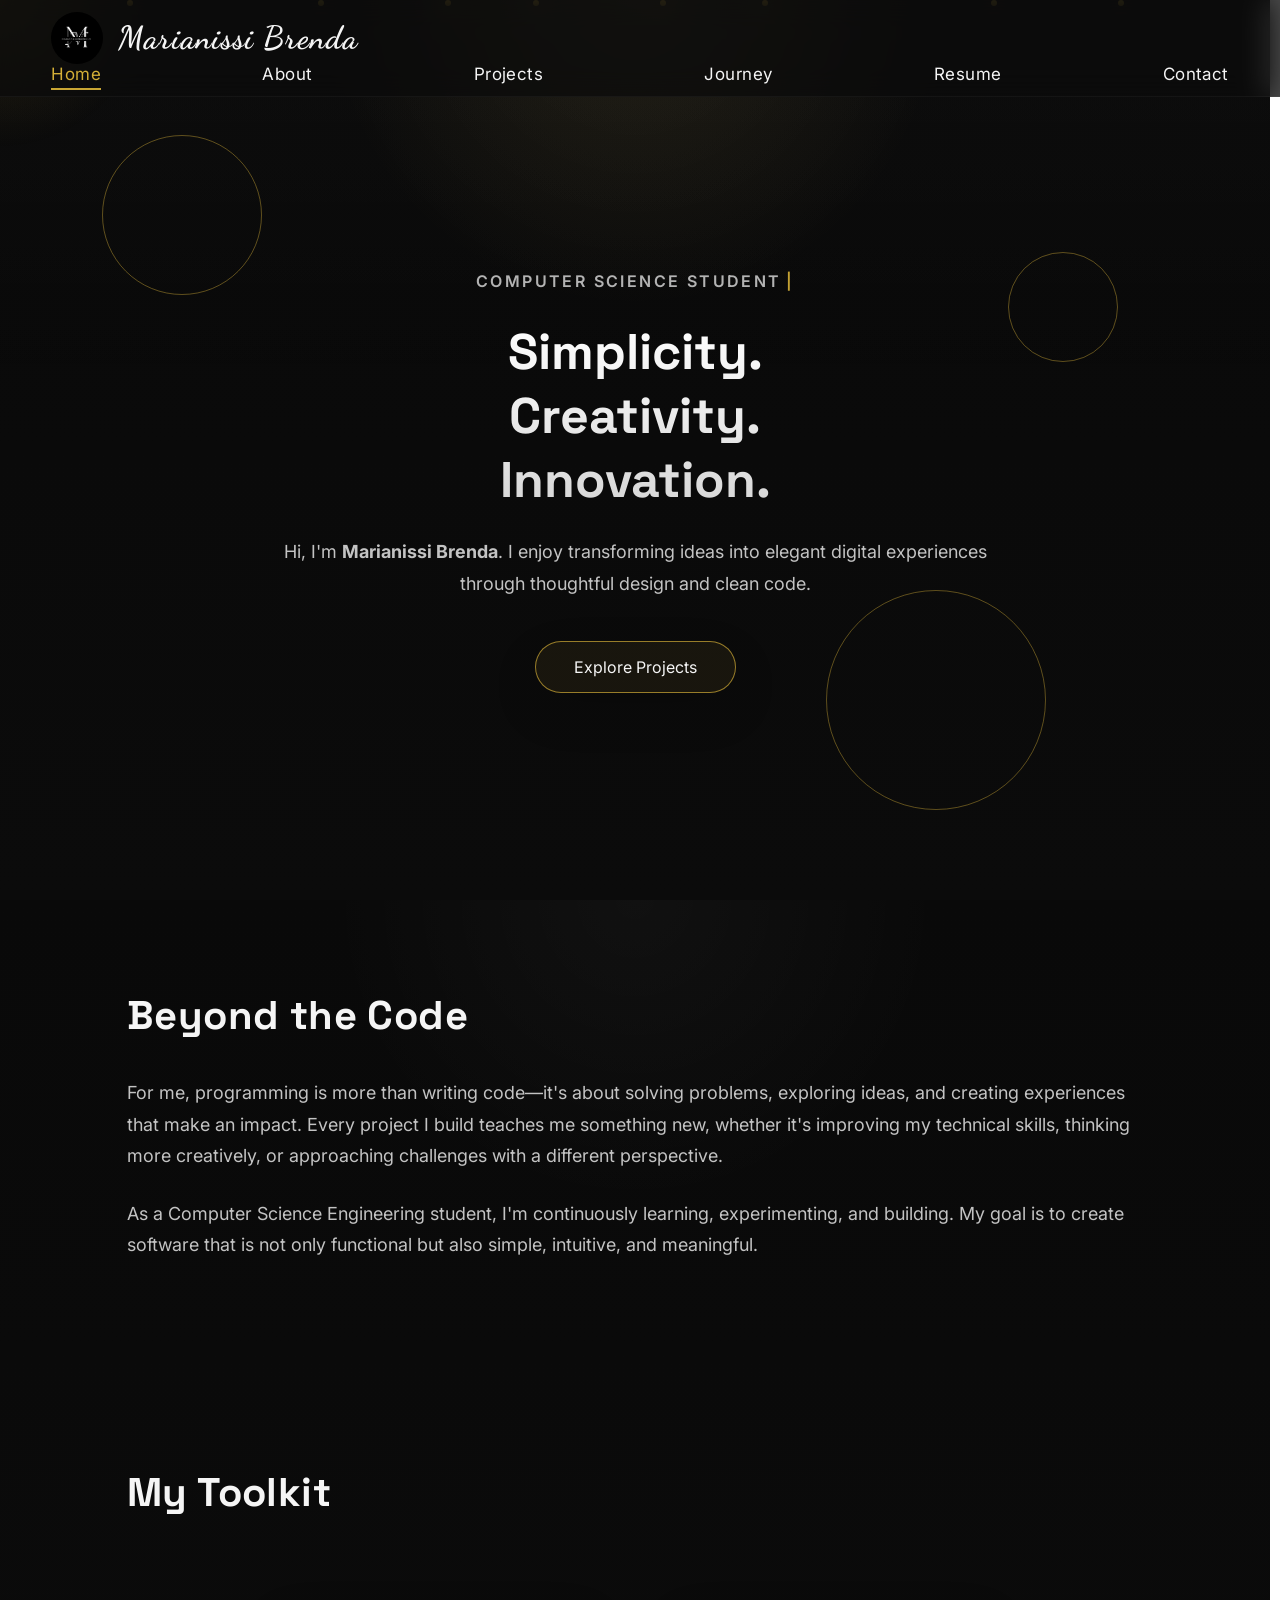
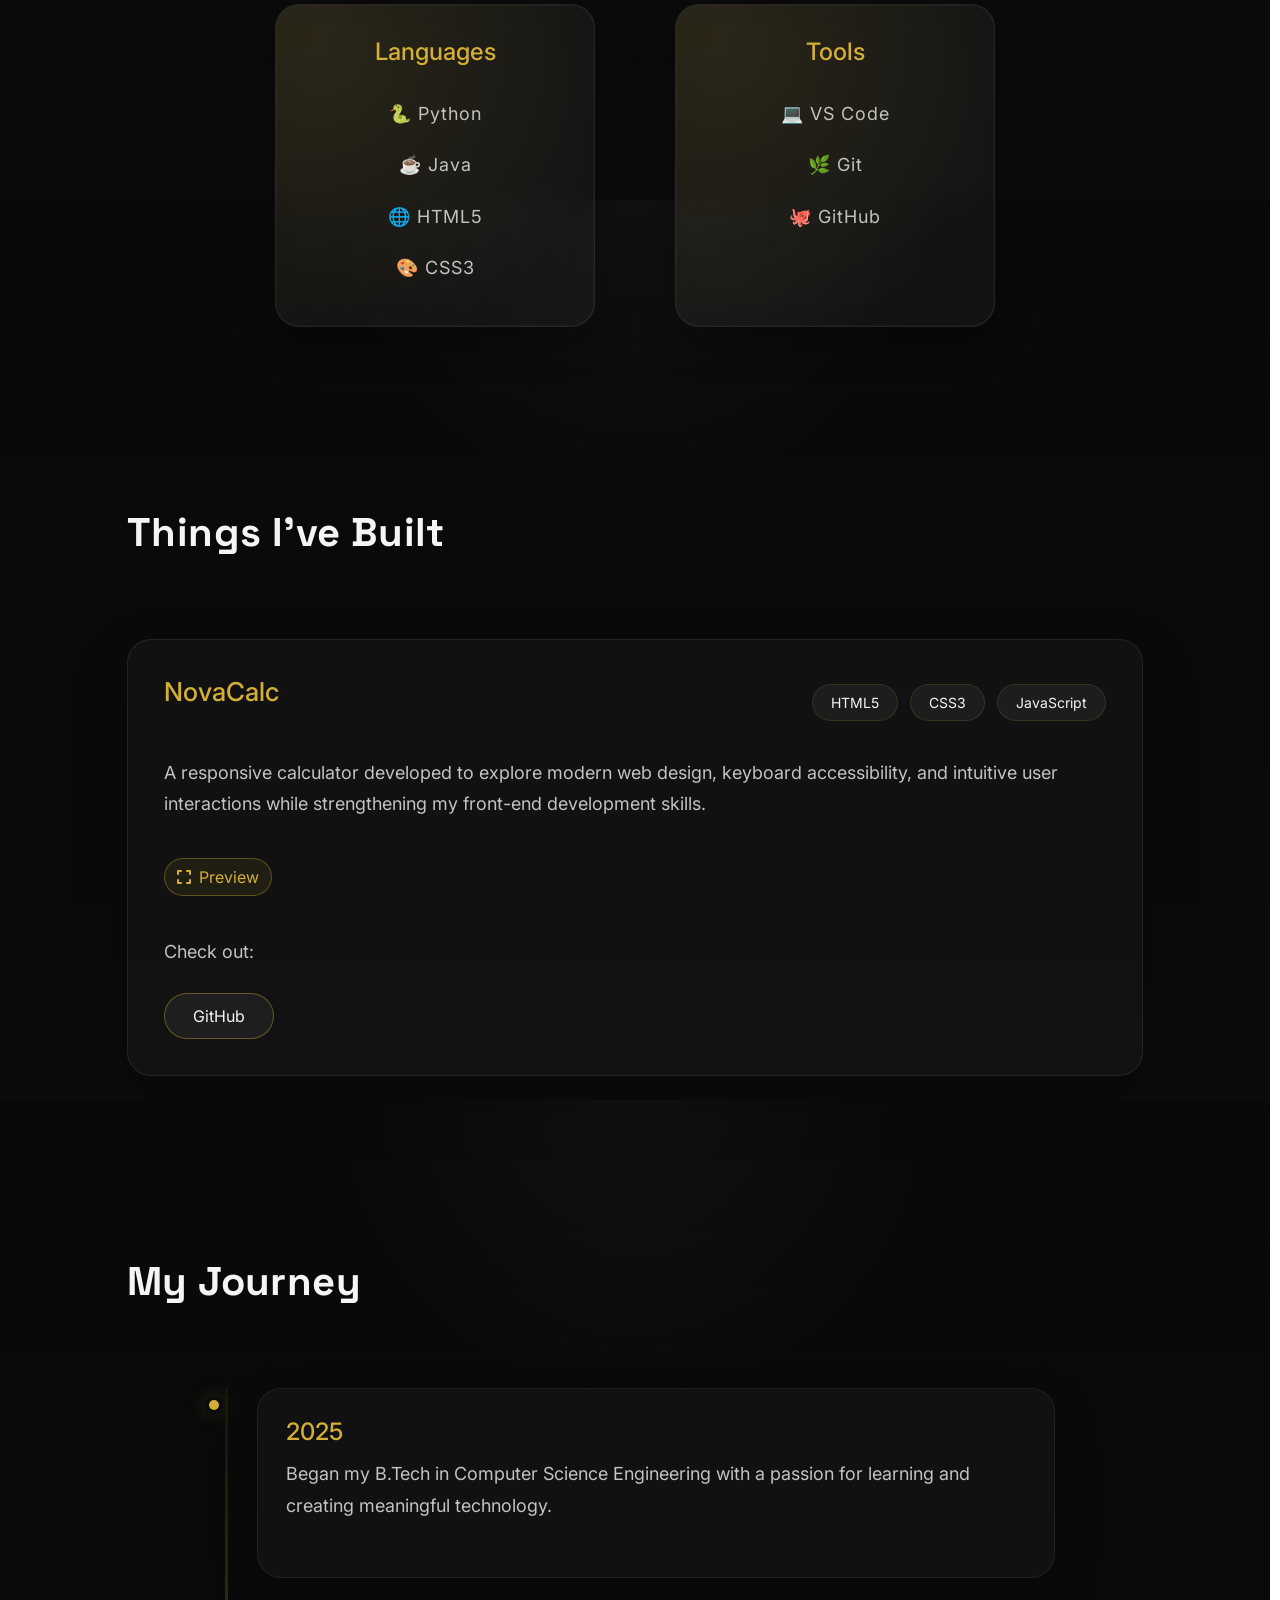
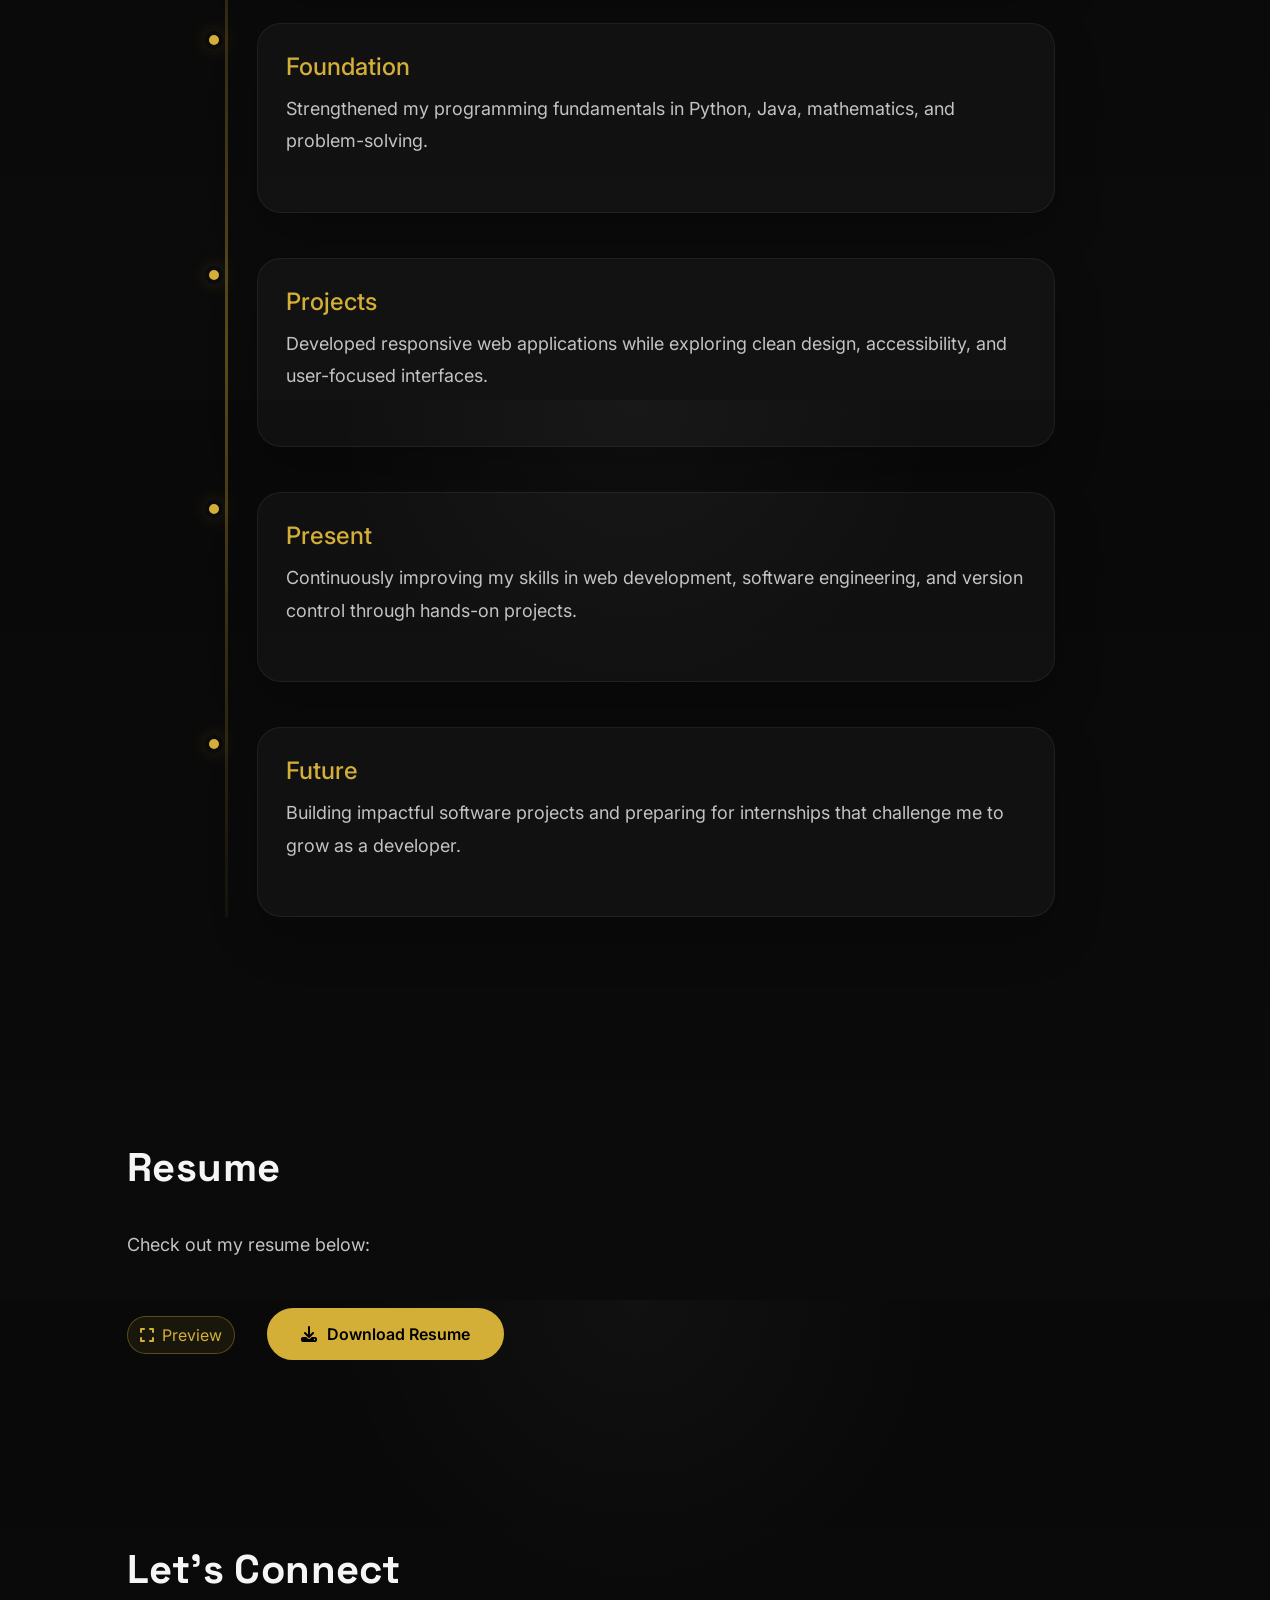
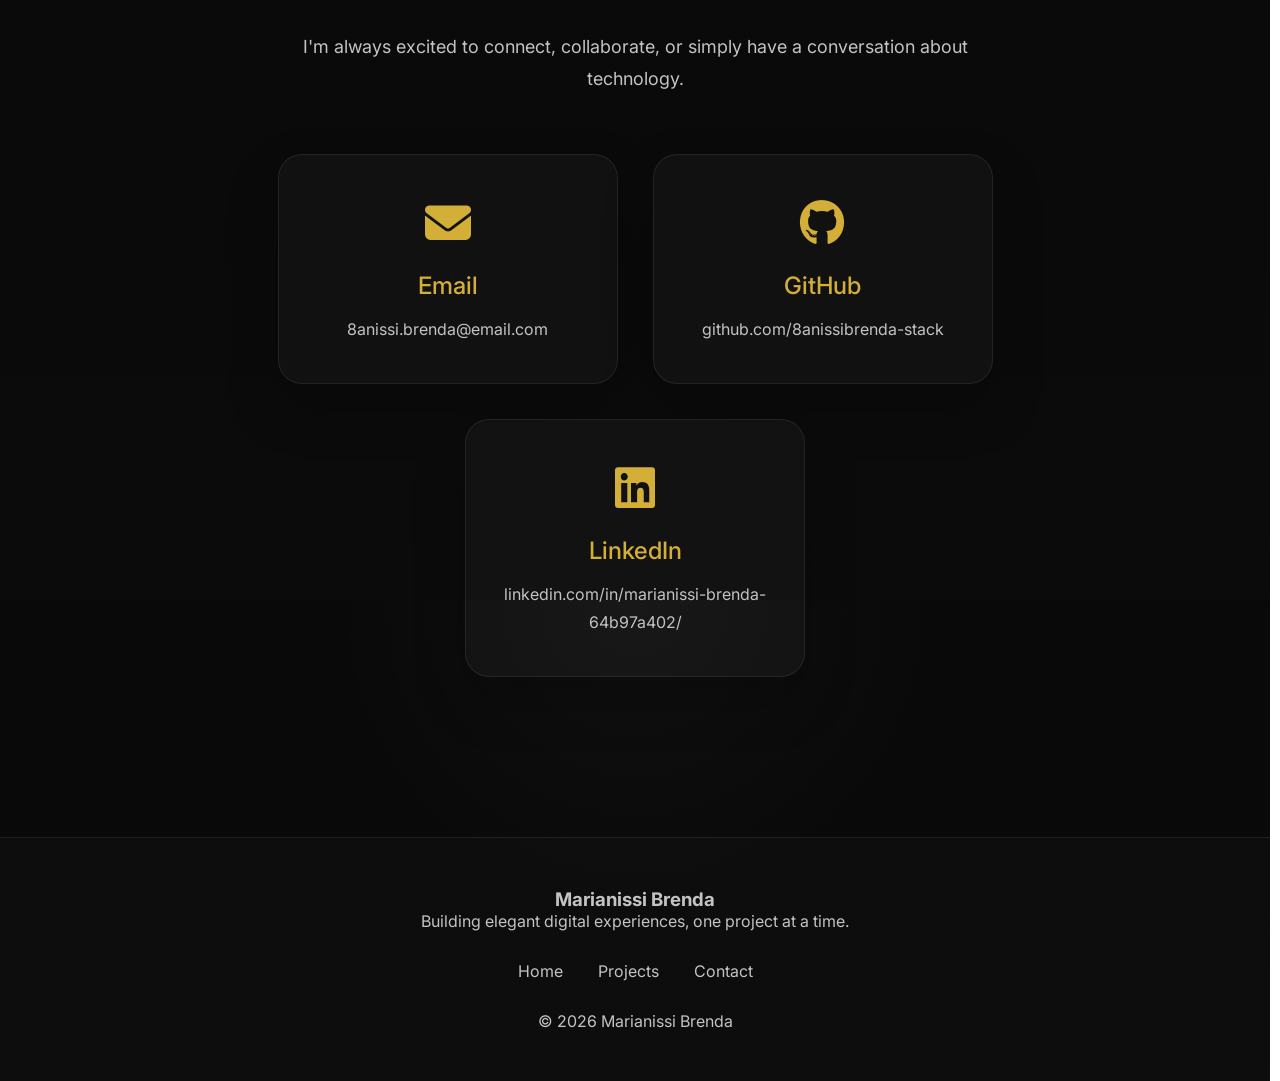
==== commit 9b52cbd0: "final" ====
--- a/index.html
+++ b/index.html
@@ -250,15 +250,28 @@
     <section id="resume">
       <h2>Resume</h2>
 
-      <p>Download my latest resume below.</p>
-
-      <a
-        href="resume/resume.pdf"
-        download="Marianissi_Brenda_Resume.pdf"
-        class="resume-btn"
-      >
-        <i class="fa-solid fa-download"></i> Download Resume
-      </a>
+      <p>Check out my resume below:</p>
+
+      <div class="resume-actions">
+        <button
+          type="button"
+          class="project-preview-btn lightbox-trigger"
+          data-src="resume/resume.pdf"
+          data-alt="Resume preview"
+          aria-label="Open resume preview"
+        >
+          <i class="fa-solid fa-expand"></i>
+          <span>Preview</span>
+        </button>
+
+        <a
+          href="resume/resume.pdf"
+          download="Marianissi_Brenda_Resume.pdf"
+          class="resume-btn"
+        >
+          <i class="fa-solid fa-download"></i> Download Resume
+        </a>
+      </div>
     </section>
 
     <!-- ================= CONTACT ================= -->
@@ -313,6 +326,11 @@
     <!-- ================= LIGHTBOX ================= -->
     <div id="lightbox" class="lightbox" aria-hidden="true">
       <img src="" alt="" class="lightbox-image" />
+      <iframe
+        src=""
+        class="lightbox-iframe"
+        aria-label="Preview content"
+      ></iframe>
       <button class="lightbox-close" aria-label="Close lightbox">
         &times;
       </button>
--- a/style/style.css
+++ b/style/style.css
@@ -74,7 +74,7 @@
   position: fixed;
   top: 0;
   width: 100%;
-  padding: 2px 4%;
+  padding: 12px 4%;
   background: rgba(11, 11, 11, 0.74);
   border-bottom: 1px solid rgba(255, 255, 255, 0.04);
   backdrop-filter: blur(14px);
@@ -104,13 +104,13 @@
 .brand {
   display: flex;
   align-items: center;
-  gap: 25px;
+  gap: 15px;
   justify-content: left;
 }
 
 .brand-name {
   font-family: "Dancing Script", cursive;
-  font-size: 42px;
+  font-size: 32px;
   font-weight: 900;
   letter-spacing: 1px;
   line-height: 1;
@@ -118,8 +118,8 @@
 
 /*LOGO*/
 .logo {
-  width: 120px;
-  height: 120px;
+  width: 52px;
+  height: 52px;
   object-fit: contain;
   border-radius: 50%;
   transition: 0.5s;
@@ -142,13 +142,13 @@
 
 /*HERO*/
 #home {
-  min-height: 135vh;
+  min-height: 100vh;
   display: flex;
   justify-content: center;
   align-items: center;
   text-align: center;
-  padding: 110px 12% 50px;
-  scroll-margin-top: 140px;
+  padding: 100px 12% 40px;
+  scroll-margin-top: 80px;
   position: relative;
   overflow: hidden;
   background:
@@ -265,8 +265,8 @@
 
 /*SECTION*/
 section {
-  padding: 160px 10%;
-  scroll-margin-top: 100px;
+  padding: 90px 10%;
+  scroll-margin-top: 80px;
 }
 
 section h2 {
@@ -292,11 +292,11 @@
 
 /*FOOTER*/
 footer {
-  padding: 70px 20px;
+  padding: 50px 20px;
   text-align: center;
   color: var(--text-light);
   border-top: 1px solid rgba(255, 255, 255, 0.08);
-  margin-top: 120px;
+  margin-top: 70px;
   background: rgba(255, 255, 255, 0.01);
 }
 
@@ -386,7 +386,7 @@
 .timeline {
   position: relative;
   max-width: 840px;
-  margin: 70px auto;
+  margin: 45px auto;
   padding-left: 42px;
 }
 
@@ -407,7 +407,7 @@
 
 .timeline-item {
   position: relative;
-  margin-bottom: 70px;
+  margin-bottom: 45px;
 }
 
 .timeline-dot {
@@ -541,8 +541,18 @@
 }
 
 /*RESUME BUTTON*/
+.resume-actions {
+  display: inline-flex;
+  align-items: center;
+  gap: 2rem;
+  flex-wrap: wrap;
+  margin-top: 18px;
+}
+
 .resume-btn {
-  display: inline-block;
+  display: inline-flex;
+  align-items: center;
+  gap: 0.65rem;
   padding: 14px 32px;
   background: var(--accent);
   color: black;
@@ -827,13 +837,29 @@
   display: flex;
 }
 
-.lightbox-image {
+.lightbox-image,
+.lightbox-iframe {
   max-width: 100%;
   max-height: 90vh;
+  width: 100%;
+  height: auto;
   border-radius: 16px;
   border: 1px solid rgba(212, 175, 55, 0.4);
   object-fit: contain;
   box-shadow: 0 0 40px rgba(212, 175, 55, 0.25);
+  display: none;
+}
+
+.lightbox-image {
+  display: block;
+}
+
+.lightbox-iframe {
+  display: none;
+  height: 90vh;
+  display: flex;
+  align-items: center;
+  justify-content: center;
 }
 
 .lightbox-close {
@@ -844,8 +870,8 @@
   height: 40px;
   border: none;
   border-radius: 50%;
-  background: rgba(255, 255, 255, 0.1);
-  color: white;
+  background: #000;
+  color: #fff;
   font-size: 28px;
   cursor: pointer;
   transition: 0.3s;
@@ -853,11 +879,3 @@
   align-items: center;
   justify-content: center;
 }
-
-.lightbox-close:hover {
-  background: rgba(255, 255, 255, 0.2);
-}
-
-body.lightbox-open {
-  overflow: hidden;
-}
--- a/style/responsive.css
+++ b/style/responsive.css
@@ -1,14 +1,17 @@
 /*LAPTOP*/
 @media (max-width: 1200px) {
   .hero-content h1 {
-    font-size: 70px;
+    font-size: 46px;
+  }
+  section {
+    padding: 80px 8%;
   }
 }
 
 /*TABLET*/
 @media (max-width: 992px) {
   header {
-    padding: 20px 6%;
+    padding: 10px 5%;
   }
 
   nav {
@@ -16,26 +19,174 @@
   }
 
   .hero-content h1 {
-    font-size: 56px;
+    font-size: 42px;
   }
 
   .hero-content h3 {
     font-size: 22px;
   }
+
+  section {
+    padding: 75px 7%;
+  }
 }
 
 /*MOBILE*/
 @media (max-width: 768px) {
+  header,
+  header.scrolled,
+  .header-container {
+    backdrop-filter: none !important;
+    -webkit-backdrop-filter: none !important;
+    transform: none !important;
+    filter: none !important;
+    perspective: none !important;
+    contain: none !important;
+    will-change: auto !important;
+    background: rgba(11, 11, 11, 0.96) !important;
+    padding: 8px 4% !important;
+    overflow: visible !important;
+  }
+
+  .header-container {
+    justify-content: center;
+    display: flex;
+    align-items: center;
+  }
+
+  .brand {
+    gap: 12px;
+  }
+
+  .brand-name {
+    font-size: 26px;
+  }
+
+  .logo {
+    width: 44px;
+    height: 44px;
+  }
+
+  /* MOBILE FLOATING BOTTOM DOCK NAVBAR */
   nav {
+    position: fixed !important;
+    left: 50% !important;
+    bottom: 16px !important;
+    top: auto !important;
+    right: auto !important;
+    transform: translateX(-50%) !important;
+    width: calc(100% - 24px) !important;
+    max-width: 460px !important;
+    background: rgba(18, 18, 18, 0.94) !important;
+    backdrop-filter: blur(16px) !important;
+    -webkit-backdrop-filter: blur(16px) !important;
+    border: 1px solid rgba(212, 175, 55, 0.3) !important;
+    border-radius: 28px !important;
+    padding: 6px 8px !important;
+    display: flex !important;
+    justify-content: space-around !important;
+    align-items: center !important;
+    gap: 4px !important;
+    box-shadow:
+      0 10px 30px rgba(0, 0, 0, 0.7),
+      inset 0 1px 0 rgba(255, 255, 255, 0.08) !important;
+    z-index: 99999 !important;
+  }
+
+  nav::-webkit-scrollbar {
+    display: none;
+  }
+
+  nav a {
+    flex: 1 1 0;
+    min-width: 0;
+    min-height: 46px;
+    display: inline-flex;
     flex-direction: column;
-    gap: 20px;
-    flex-wrap: wrap;
     justify-content: center;
     align-items: center;
-  }
-
-  .hero-content h1 {
-    font-size: 42px;
+    padding: 4px 2px;
+    border-radius: 20px;
+    color: var(--text-muted);
+    font-size: 10px;
+    font-weight: 500;
+    line-height: 1.2;
+    position: relative;
+    transition: all 0.25s ease;
+    text-align: center;
+  }
+
+  nav a::before {
+    content: "";
+    font-family: "Font Awesome 6 Free";
+    font-weight: 900;
+    font-size: 1.15rem;
+    color: var(--text-muted);
+    display: block;
+    line-height: 1;
+    margin-bottom: 2px;
+    transition:
+      transform 0.25s ease,
+      color 0.25s ease;
+  }
+
+  /* Disable ::after pseudo-element to prevent double text rendering */
+  nav a::after {
+    display: none !important;
+    content: none !important;
+  }
+
+  nav a:hover,
+  nav a:focus-visible {
+    background: rgba(255, 255, 255, 0.06);
+    color: var(--text);
+  }
+
+  nav a.active {
+    background: rgba(212, 175, 55, 0.16);
+    color: var(--accent);
+  }
+
+  nav a.active::before {
+    transform: scale(1.1);
+    color: var(--accent);
+  }
+
+  nav a[href="#home"]::before {
+    content: "\f015";
+  }
+  nav a[href="#about"]::before {
+    content: "\f007";
+  }
+  nav a[href="#skills"]::before {
+    content: "\f085";
+  }
+  nav a[href="#projects"]::before {
+    content: "\f0b1";
+  }
+  nav a[href="#journey"]::before {
+    content: "\f14e";
+  }
+  nav a[href="#resume"]::before {
+    content: "\f15c";
+  }
+  nav a[href="#contact"]::before {
+    content: "\f0e0";
+  }
+
+  #home {
+    min-height: calc(100vh - 60px);
+    padding: 85px 6% 30px;
+    scroll-margin-top: 65px;
+  }
+
+  section {
+    padding: 65px 6%;
+    scroll-margin-top: 65px;
+  }
+
+  .hero-content h1 {
+    font-size: 38px;
   }
 
   .hero-content h3 {
@@ -46,12 +197,9 @@
     font-size: 16px;
   }
 
-  section {
-    padding: 90px 8%;
-  }
-
   .timeline {
     padding-left: 25px;
+    margin: 30px auto;
   }
 
   .timeline-dot {
@@ -71,15 +219,34 @@
   #backToTop {
     width: 48px;
     height: 48px;
-    bottom: 25px;
-    right: 25px;
+    bottom: calc(85px + env(safe-area-inset-bottom, 12px));
+    right: 20px;
+  }
+
+  body {
+    padding-bottom: calc(90px + env(safe-area-inset-bottom, 12px));
   }
 }
 
 /*SMALL MOBILE*/
 @media (max-width: 480px) {
-  .hero-content h1 {
-    font-size: 34px;
+  nav {
+    width: calc(100% - 16px) !important;
+    padding: 4px 4px !important;
+    bottom: 12px !important;
+  }
+
+  nav a {
+    padding: 4px 1px;
+  }
+
+  nav a::before {
+    font-size: 1.05rem;
+    margin-bottom: 2px;
+  }
+
+  .hero-content h1 {
+    font-size: 32px;
   }
 
   .hero-content h3 {
@@ -92,7 +259,7 @@
   }
 
   section h2 {
-    font-size: 32px;
+    font-size: 30px;
   }
 }
 
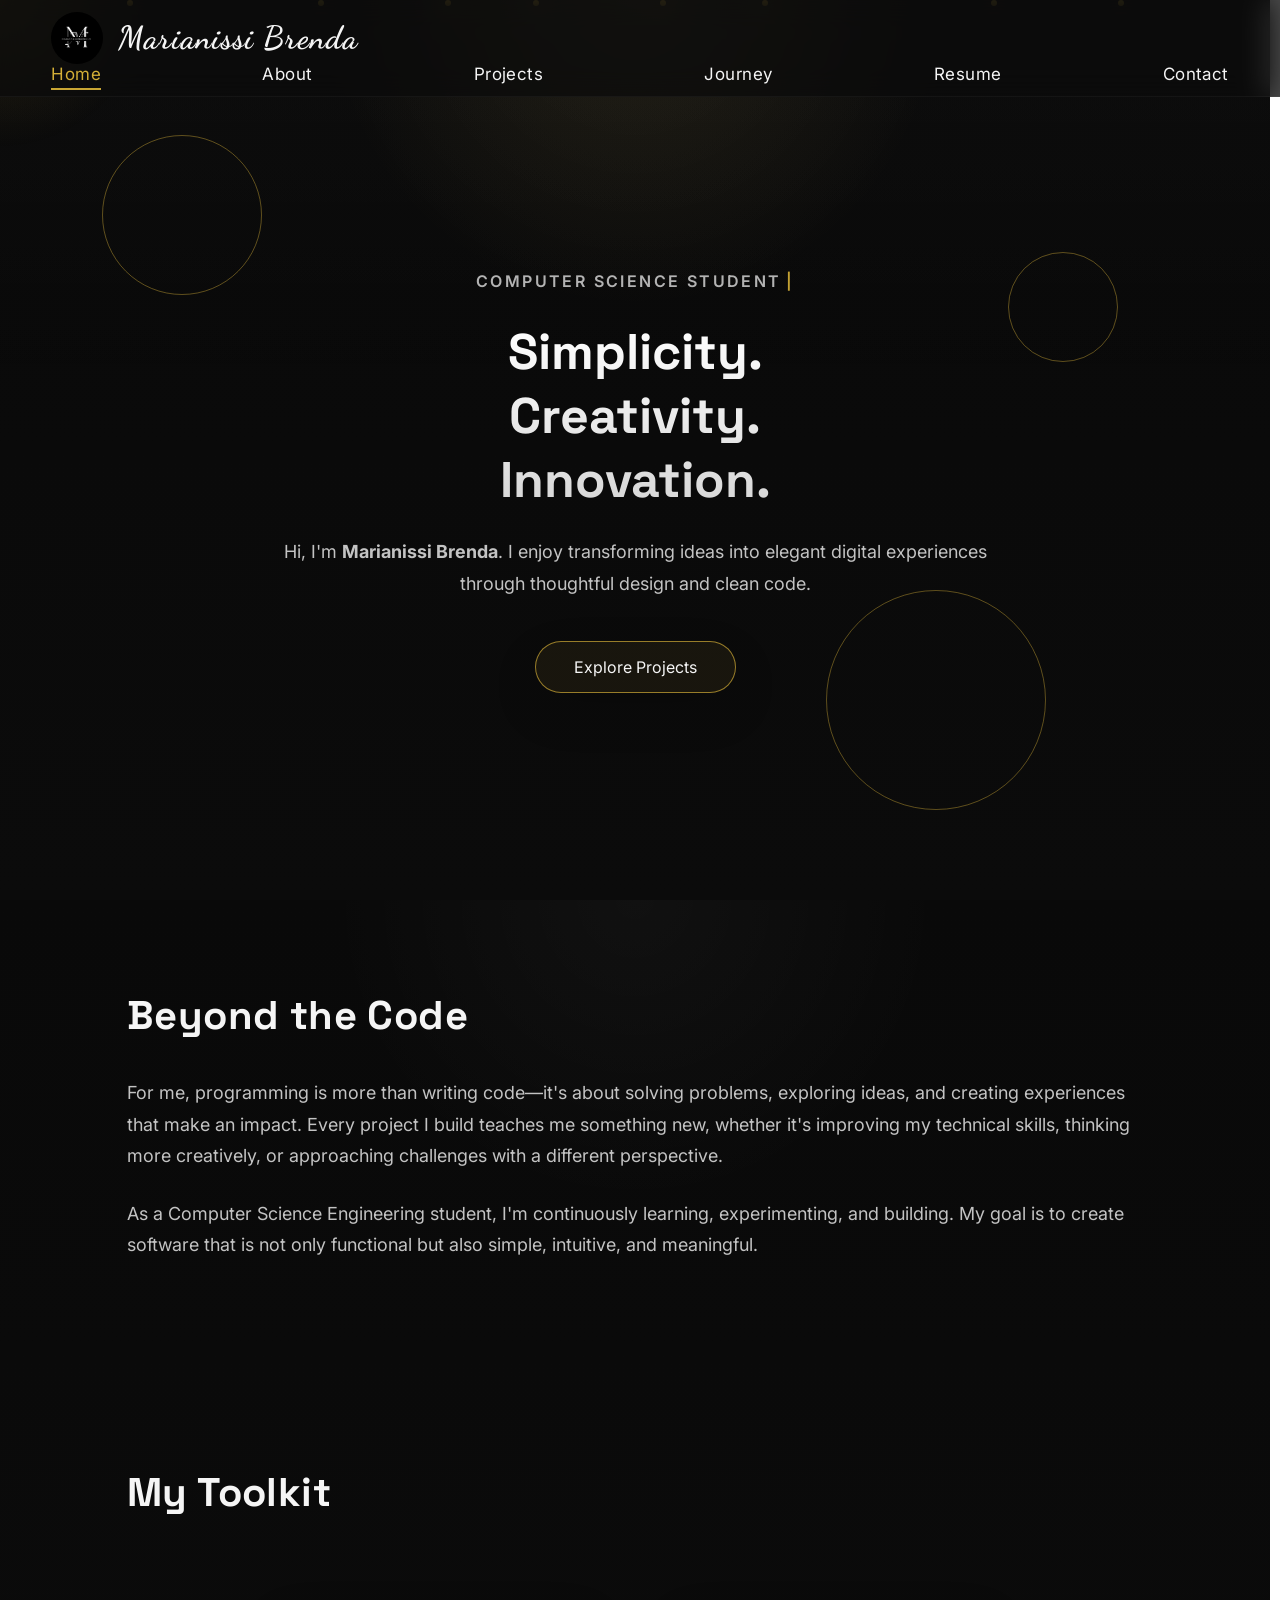
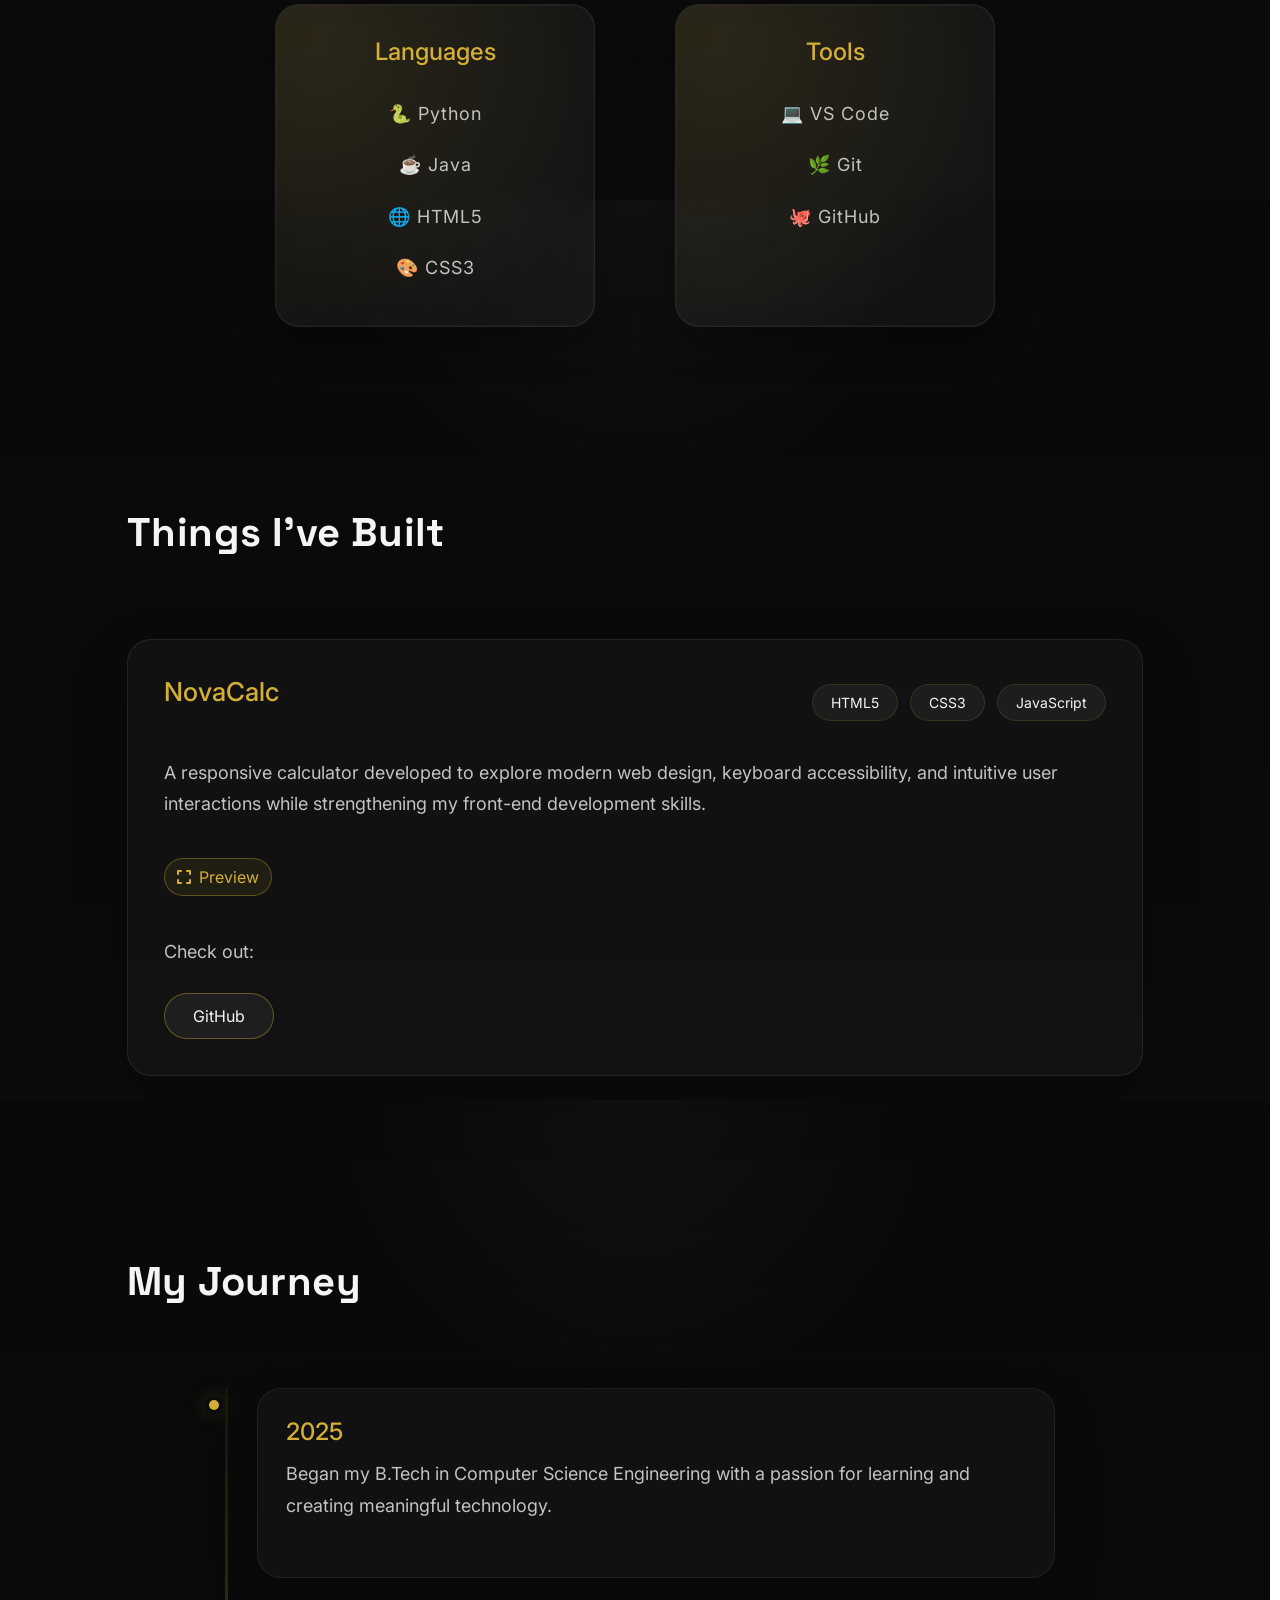
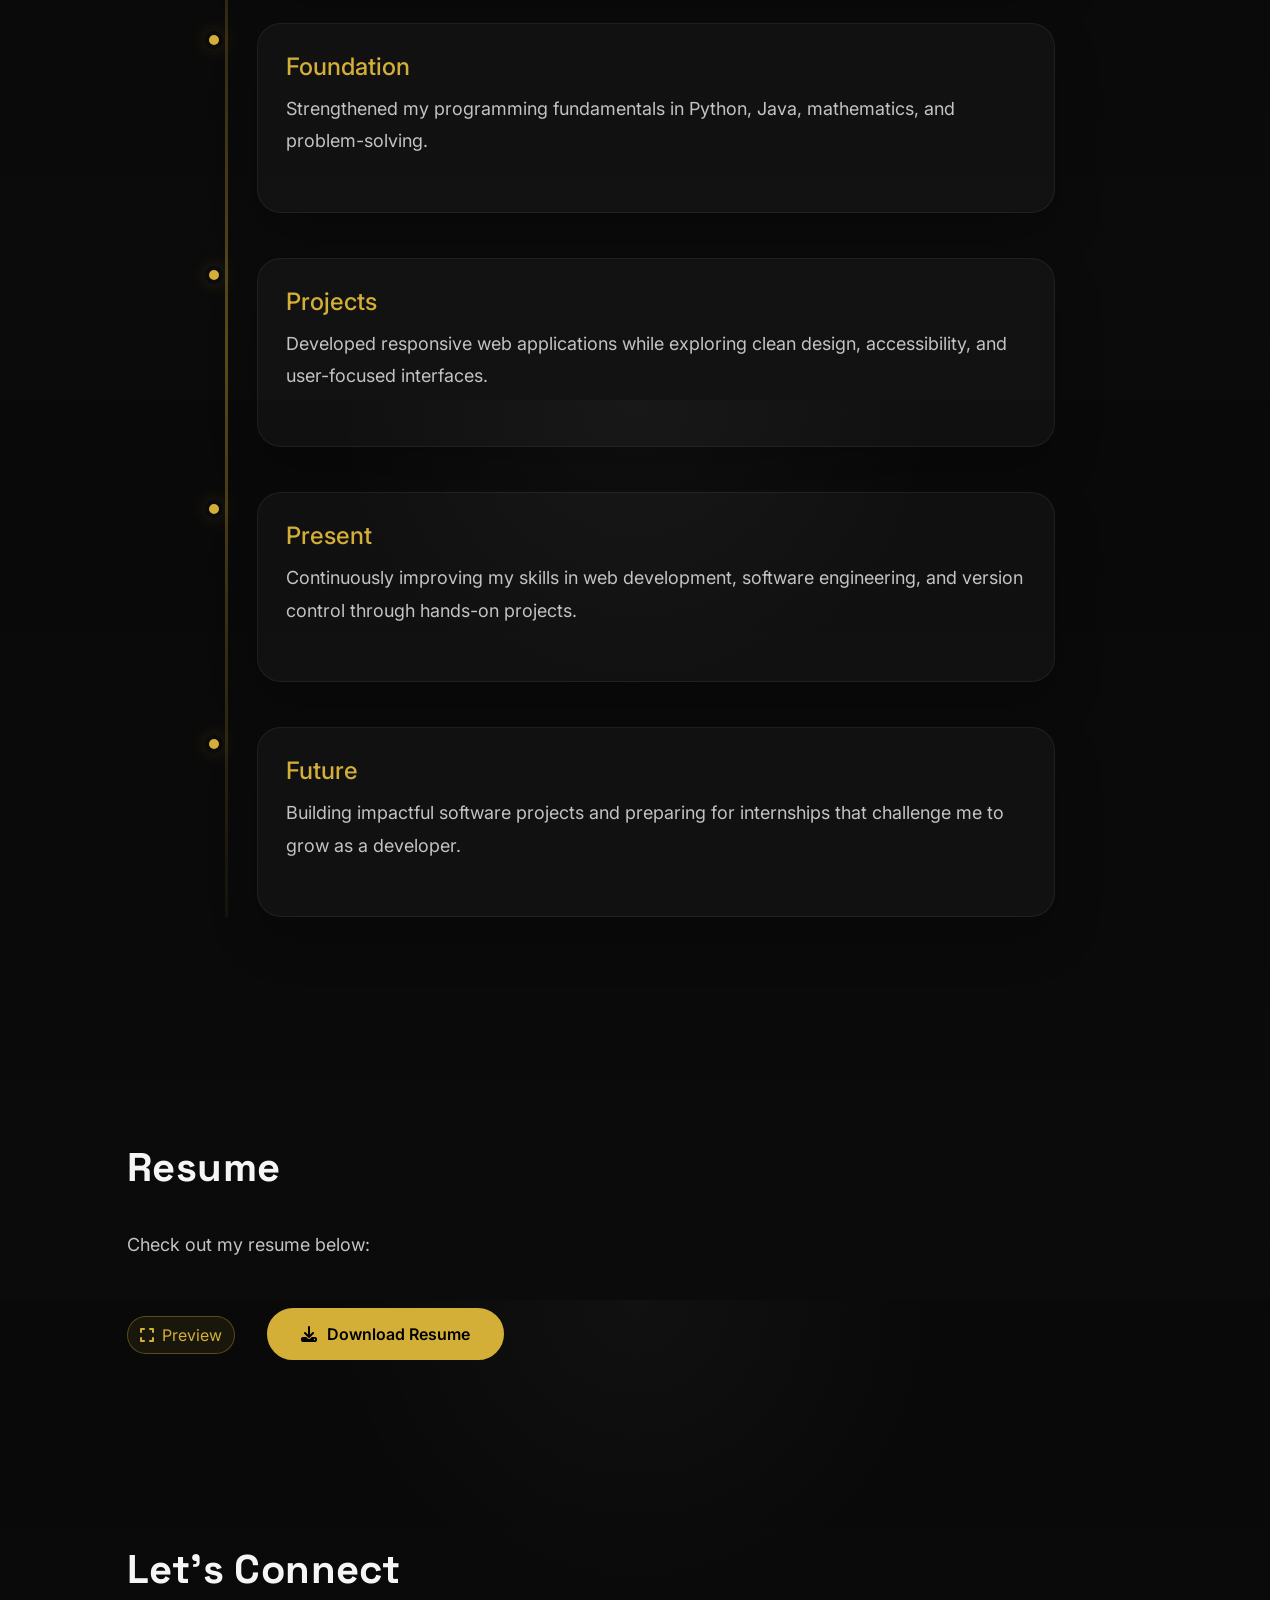
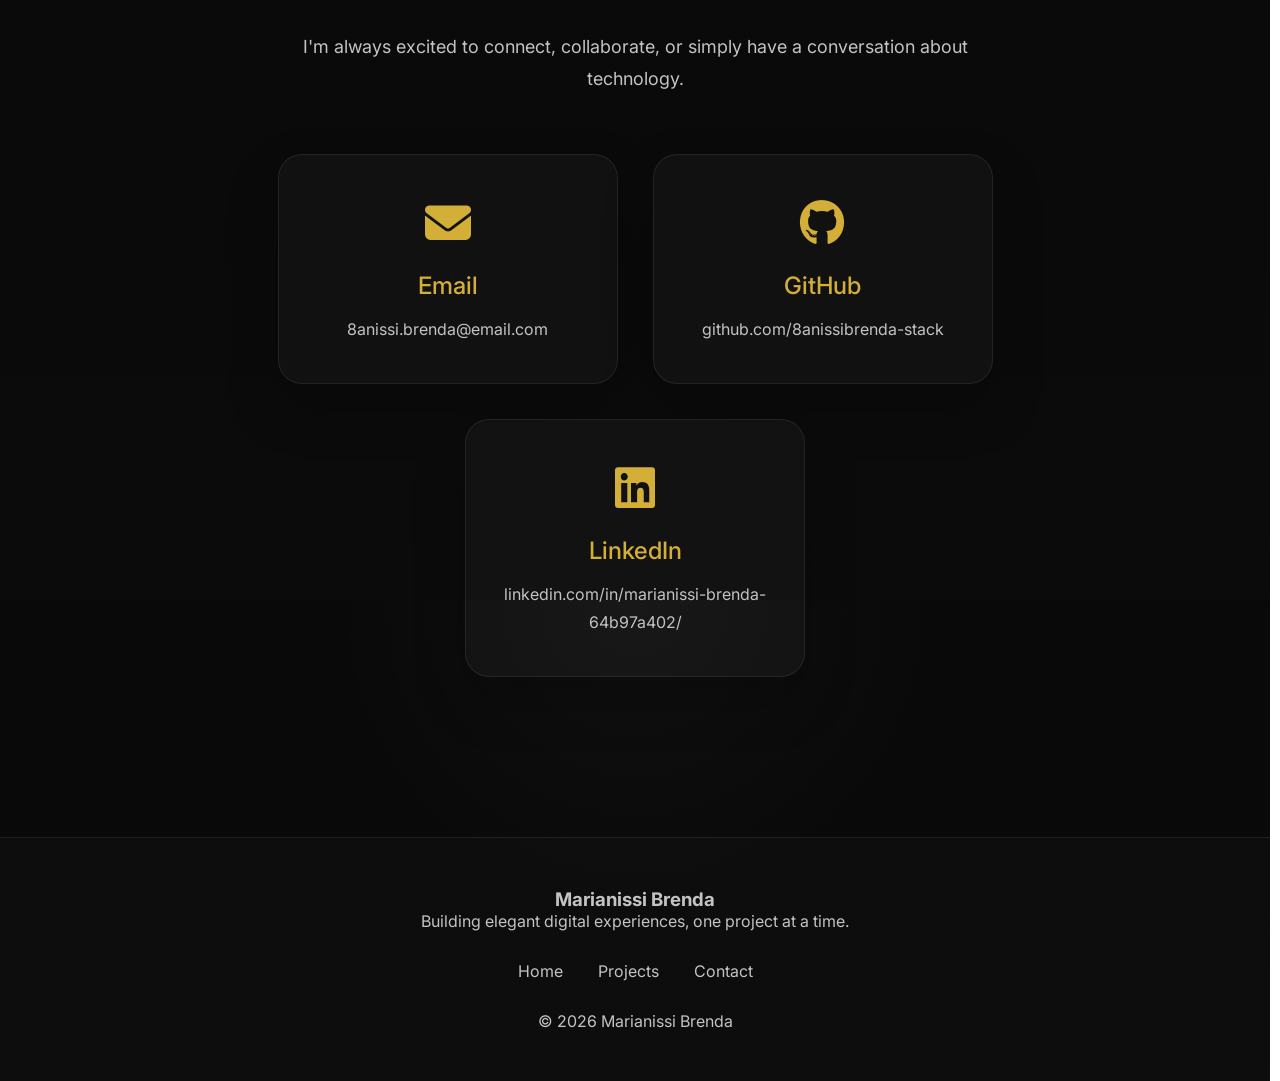
==== commit 14f7ea5e: "final" ====
--- a/index.html
+++ b/index.html
@@ -158,9 +158,10 @@
         <button
           type="button"
           class="project-preview-btn lightbox-trigger"
-          data-src="assets/images/calculator-screenshot.png"
-          data-alt="NovaCalc calculator screenshot"
-          aria-label="Open calculator preview"
+          data-src="assets/calculator/index.html"
+          data-alt="NovaCalc interactive demo"
+          data-type="demo"
+          aria-label="Open calculator demo"
         >
           <i class="fa-solid fa-expand"></i>
           <span>Preview</span>
@@ -324,16 +325,33 @@
     </section>
 
     <!-- ================= LIGHTBOX ================= -->
-    <div id="lightbox" class="lightbox" aria-hidden="true">
+    <div
+      id="lightbox"
+      class="lightbox"
+      aria-hidden="true"
+      role="dialog"
+      aria-modal="true"
+    >
       <img src="" alt="" class="lightbox-image" />
       <iframe
         src=""
         class="lightbox-iframe"
         aria-label="Preview content"
       ></iframe>
-      <button class="lightbox-close" aria-label="Close lightbox">
-        &times;
-      </button>
+      <div class="lightbox-actions">
+        <a
+          id="lightbox-open"
+          class="lightbox-open"
+          href="#"
+          target="_blank"
+          rel="noopener noreferrer"
+          aria-hidden="true"
+          >Open in new tab</a
+        >
+        <button class="lightbox-close" aria-label="Close lightbox">
+          &times;
+        </button>
+      </div>
     </div>
 
     <!-- ================= BACK TO TOP ================= -->
--- a/style/style.css
+++ b/style/style.css
@@ -843,7 +843,7 @@
   max-height: 90vh;
   width: 100%;
   height: auto;
-  border-radius: 16px;
+  border-radius: 12px;
   border: 1px solid rgba(212, 175, 55, 0.4);
   object-fit: contain;
   box-shadow: 0 0 40px rgba(212, 175, 55, 0.25);
@@ -857,9 +857,40 @@
 .lightbox-iframe {
   display: none;
   height: 90vh;
-  display: flex;
-  align-items: center;
-  justify-content: center;
+  width: min(900px, 100%);
+  border-radius: 12px;
+}
+
+@media (max-width: 480px) {
+  .lightbox-iframe {
+    width: 100%;
+    height: 100vh;
+    border-radius: 0;
+  }
+}
+
+.lightbox-actions {
+  position: absolute;
+  top: 12px;
+  right: 16px;
+  display: flex;
+  gap: 8px;
+  align-items: center;
+}
+
+.lightbox-open {
+  display: inline-block;
+  padding: 8px 12px;
+  background: rgba(255, 255, 255, 0.06);
+  color: #fff;
+  border-radius: 8px;
+  text-decoration: none;
+  font-size: 0.9rem;
+  border: 1px solid rgba(255, 255, 255, 0.06);
+}
+
+.lightbox-open[aria-hidden="true"] {
+  display: none;
 }
 
 .lightbox-close {
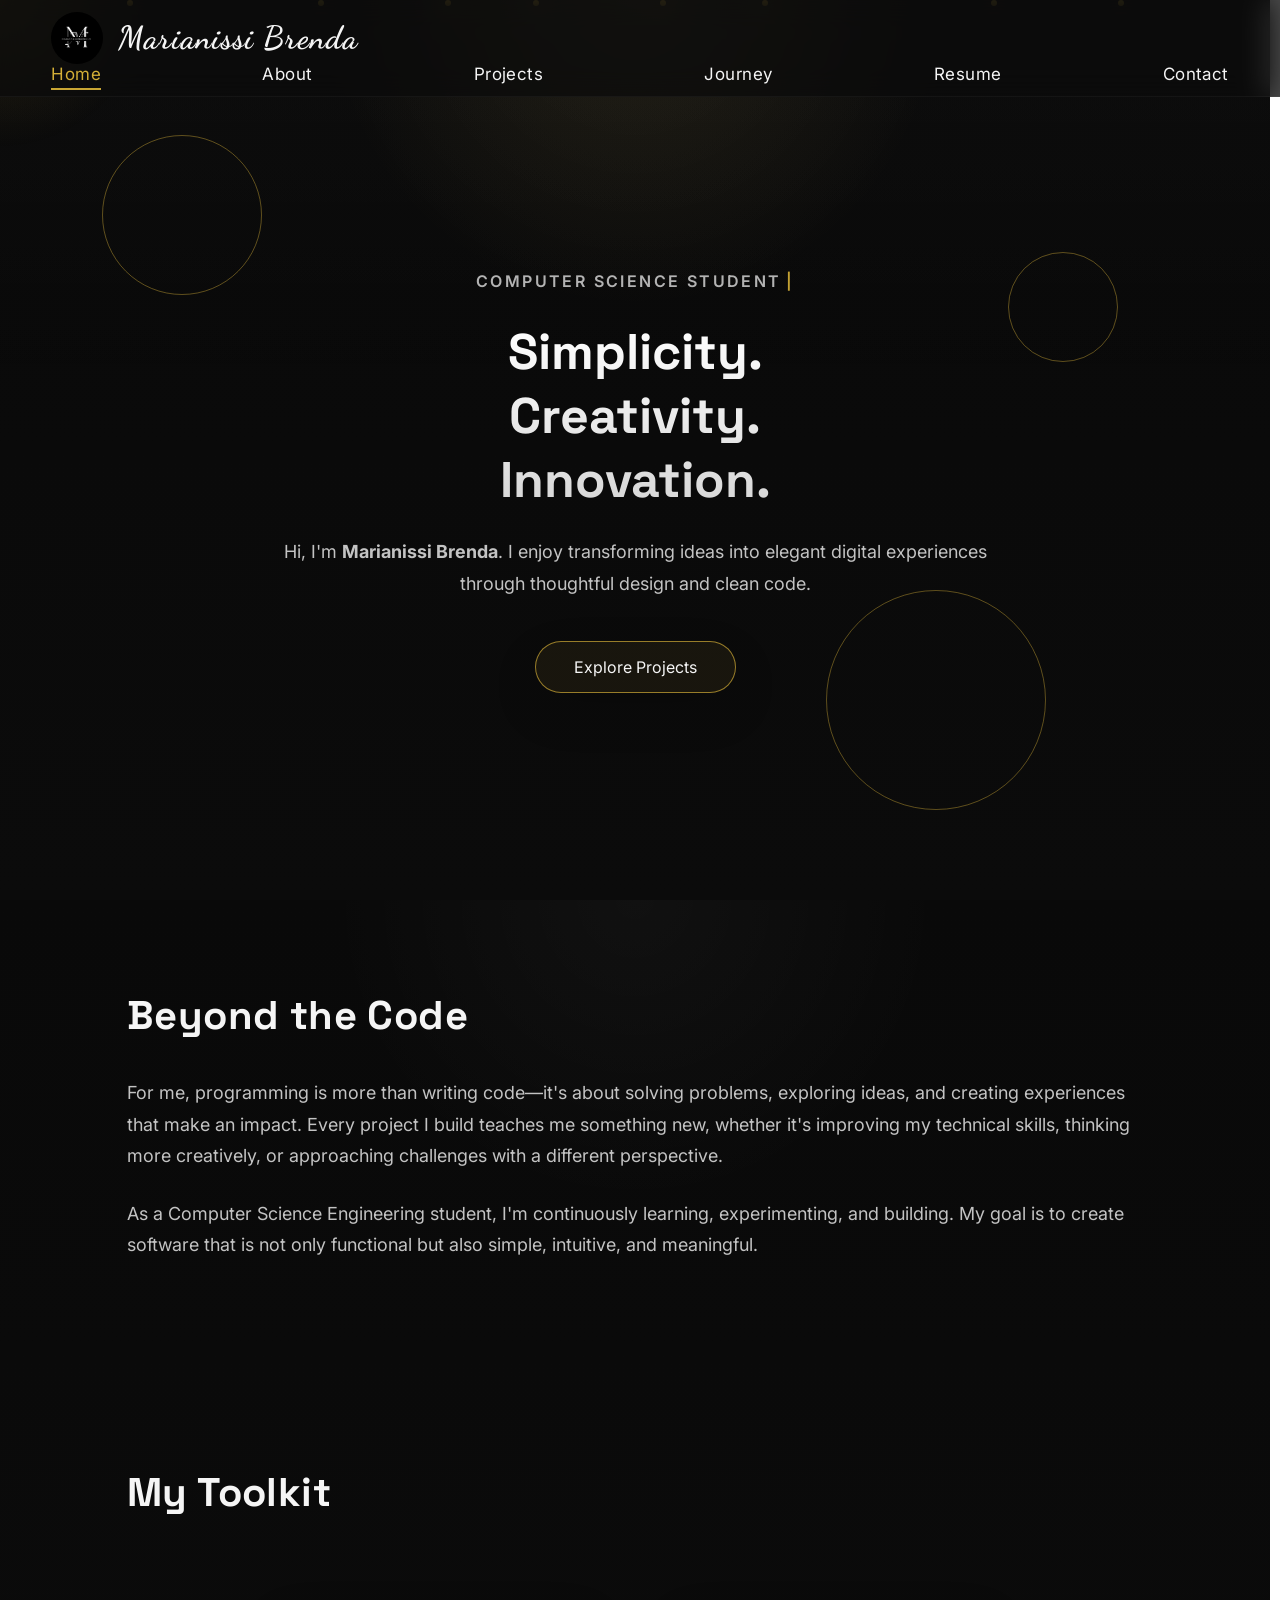
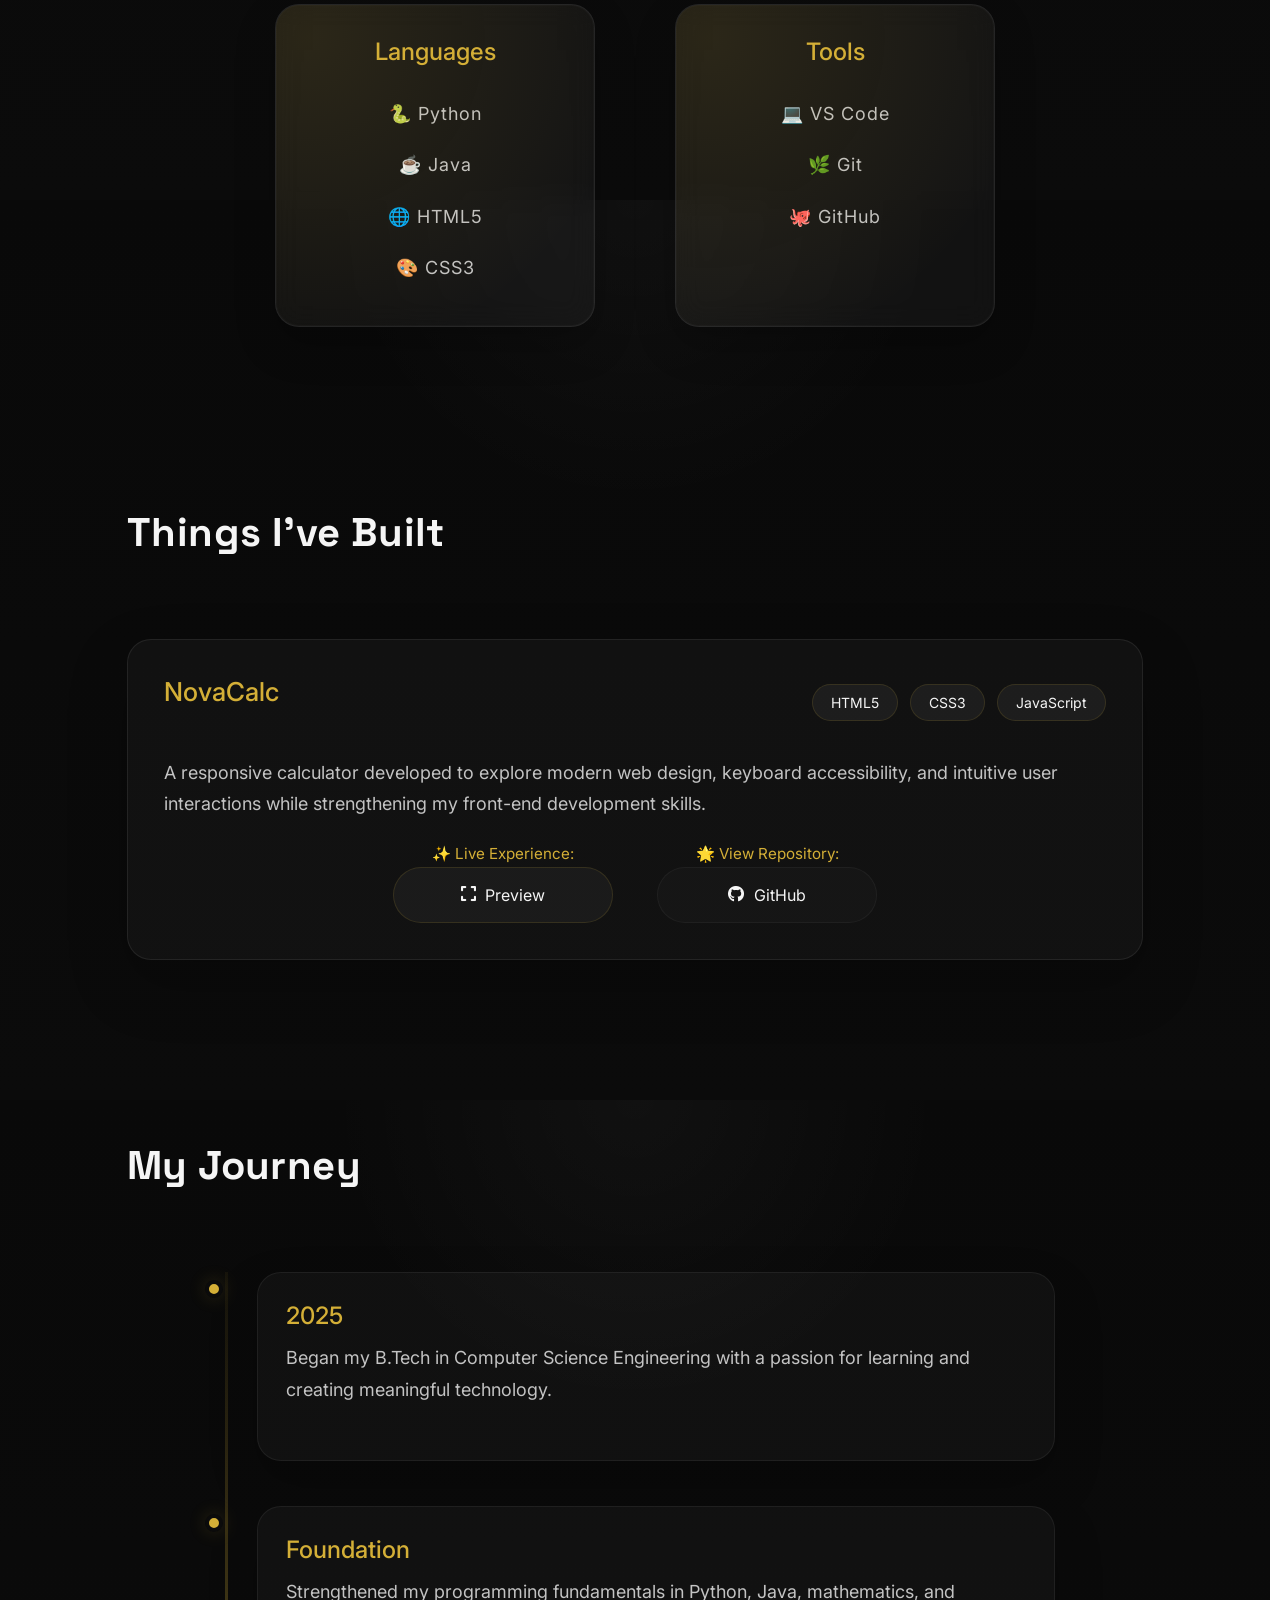
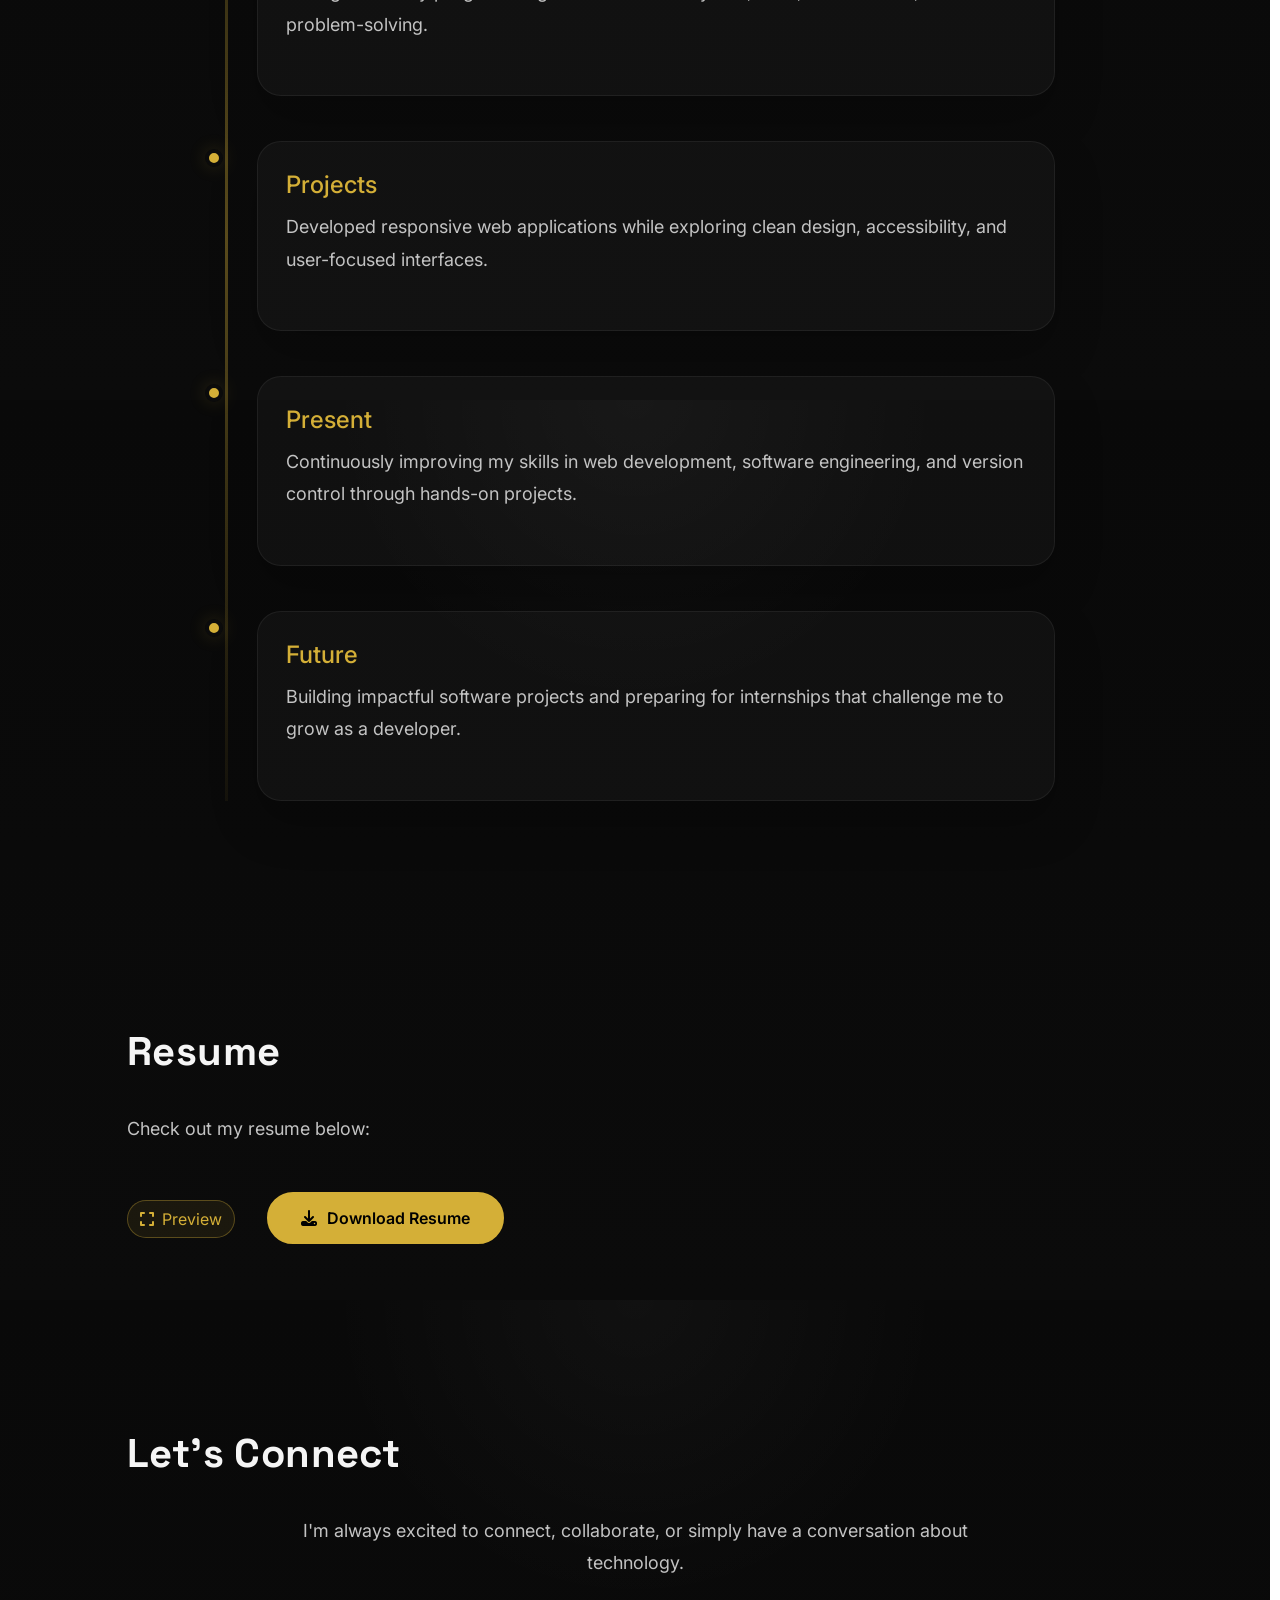
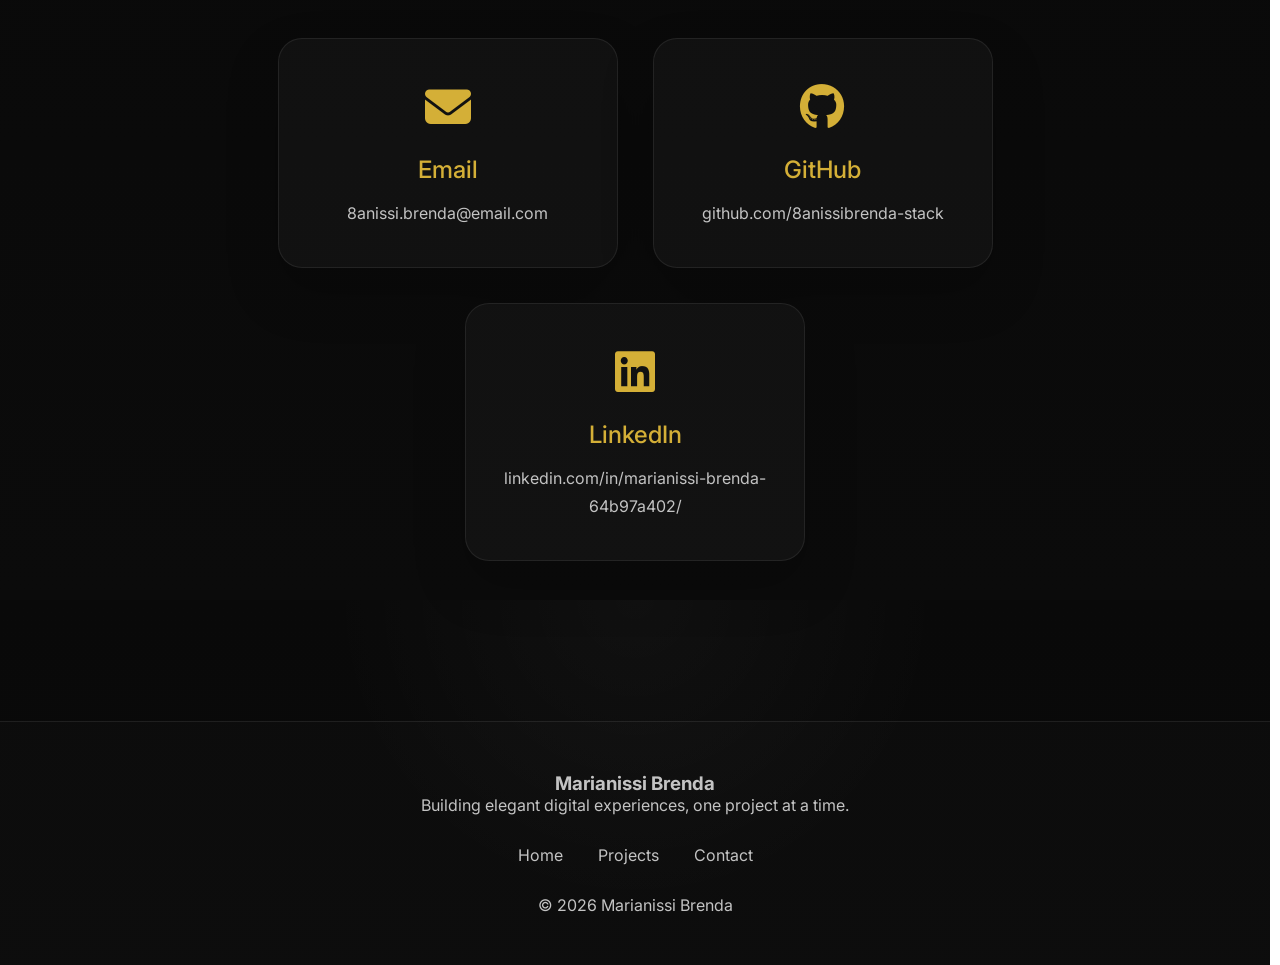
==== commit e8a27921: "finalised" ====
--- a/index.html
+++ b/index.html
@@ -155,27 +155,35 @@
           strengthening my front-end development skills.
         </p>
 
-        <button
-          type="button"
-          class="project-preview-btn lightbox-trigger"
-          data-src="assets/calculator/index.html"
-          data-alt="NovaCalc interactive demo"
-          data-type="demo"
-          aria-label="Open calculator demo"
-        >
-          <i class="fa-solid fa-expand"></i>
-          <span>Preview</span>
-        </button>
-
-        <div class="project-buttons">
-          <p class="highlight">Check out:</p>
-          <a
-            href="https://github.com/8anissibrenda-stack/Calculator"
-            target="_blank"
-            rel="noopener noreferrer"
-          >
-            GitHub
-          </a>
+        <div class="project-actions">
+          <div class="action-item">
+            <p class="action-caption">✨ Live Experience:</p>
+            <button
+              type="button"
+              class="project-preview-btn lightbox-trigger"
+              data-src="assets/calculator/index.html"
+              data-alt="NovaCalc interactive demo"
+              data-type="demo"
+              aria-label="Open calculator demo"
+            >
+              <i class="fa-solid fa-expand"></i>
+              <span>Preview</span>
+            </button>
+          </div>
+
+          <div class="action-item">
+            <p class="action-caption">🌟 View Repository:</p>
+            <a
+              href="https://github.com/8anissibrenda-stack/Calculator"
+              target="_blank"
+              rel="noopener noreferrer"
+              class="project-github"
+              aria-label="Open NovaCalc repository on GitHub"
+            >
+              <i class="fa-brands fa-github"></i>
+              <span>GitHub</span>
+            </a>
+          </div>
         </div>
       </article>
     </section>
--- a/style/style.css
+++ b/style/style.css
@@ -569,6 +569,111 @@
   box-shadow: 0 10px 25px rgba(212, 175, 55, 0.2);
 }
 
+/* PROJECT ACTIONS (e.g., NovaCalc preview + GitHub) */
+.project-actions {
+  /* use grid to ensure perfect two-column alignment (captions top row, buttons second row) */
+  display: grid;
+  grid-template-columns: repeat(2, 240px);
+  grid-auto-rows: auto;
+  justify-content: center;
+  align-items: start; /* ensure captions share the same top baseline */
+  gap: 1.5rem;
+  margin-top: 18px;
+}
+
+.project-actions .project-preview-btn {
+  display: inline-flex;
+  align-items: center;
+  justify-content: center;
+  gap: 0.6rem;
+  padding: 0 22px;
+  width: 220px; /* fixed width to match GitHub card */
+  height: 56px; /* fixed height to ensure equal card sizes */
+  background: rgba(255, 255, 255, 0.04);
+  border: 1px solid rgba(212, 175, 55, 0.14);
+  border-radius: 40px;
+  color: var(--text);
+  font-size: 1rem;
+}
+
+.project-actions .project-github {
+  display: inline-flex;
+  align-items: center;
+  justify-content: center;
+  gap: 0.6rem;
+  padding: 0 22px;
+  width: 220px; /* fixed width to match Preview card */
+  height: 56px; /* fixed height to match Preview card */
+  background: rgba(255, 255, 255, 0.02);
+  border: 1px solid rgba(255, 255, 255, 0.04);
+  border-radius: 40px;
+  color: var(--text);
+  text-decoration: none;
+  font-size: 1rem;
+}
+
+.project-actions .project-github:hover {
+  background: rgba(212, 175, 55, 0.08);
+  color: black;
+  box-shadow: 0 8px 20px rgba(212, 175, 55, 0.12);
+}
+
+/* action-item with caption above control */
+.project-actions .action-item {
+  display: flex;
+  flex-direction: column;
+  align-items: center; /* center button horizontally inside the grid column */
+  gap: 6px;
+  width: 240px; /* container width matches the grid column */
+  margin: 0; /* remove any extra margins */
+  padding: 0; /* remove any extra padding */
+}
+
+.project-actions .action-caption {
+  margin: 0;
+  font-size: 0.95rem;
+  color: var(--accent);
+  font-weight: 400;
+  white-space: nowrap;
+  line-height: 1;
+}
+
+/* ensure buttons are centered in their grid cell and have identical vertical alignment */
+.project-actions .project-preview-btn,
+.project-actions .project-github {
+  margin: 0 auto;
+  box-sizing: border-box;
+  display: inline-flex;
+}
+
+/* keep buttons compact on small screens */
+@media (max-width: 560px) {
+  .project-actions {
+    gap: 0.875rem;
+    width: 100%;
+  }
+  .project-actions .action-item {
+    align-items: center;
+    width: 100%;
+  }
+  .project-actions .action-caption {
+    font-size: 0.9rem;
+    text-align: left;
+  }
+
+  /* when stacked on small screens, make buttons full-width */
+  .project-actions .project-preview-btn,
+  .project-actions .project-github {
+    width: 100%;
+    height: 56px;
+  }
+}
+
+/* ensure icons are same size inside the buttons */
+.project-actions i {
+  font-size: 1.05rem;
+}
+
 /*SECTION FADE*/
 .hidden {
   opacity: 0;
@@ -894,9 +999,6 @@
 }
 
 .lightbox-close {
-  position: absolute;
-  top: 20px;
-  right: 24px;
   width: 40px;
   height: 40px;
   border: none;
@@ -909,4 +1011,6 @@
   display: flex;
   align-items: center;
   justify-content: center;
-}
+  margin: 0;
+  padding: 0;
+}
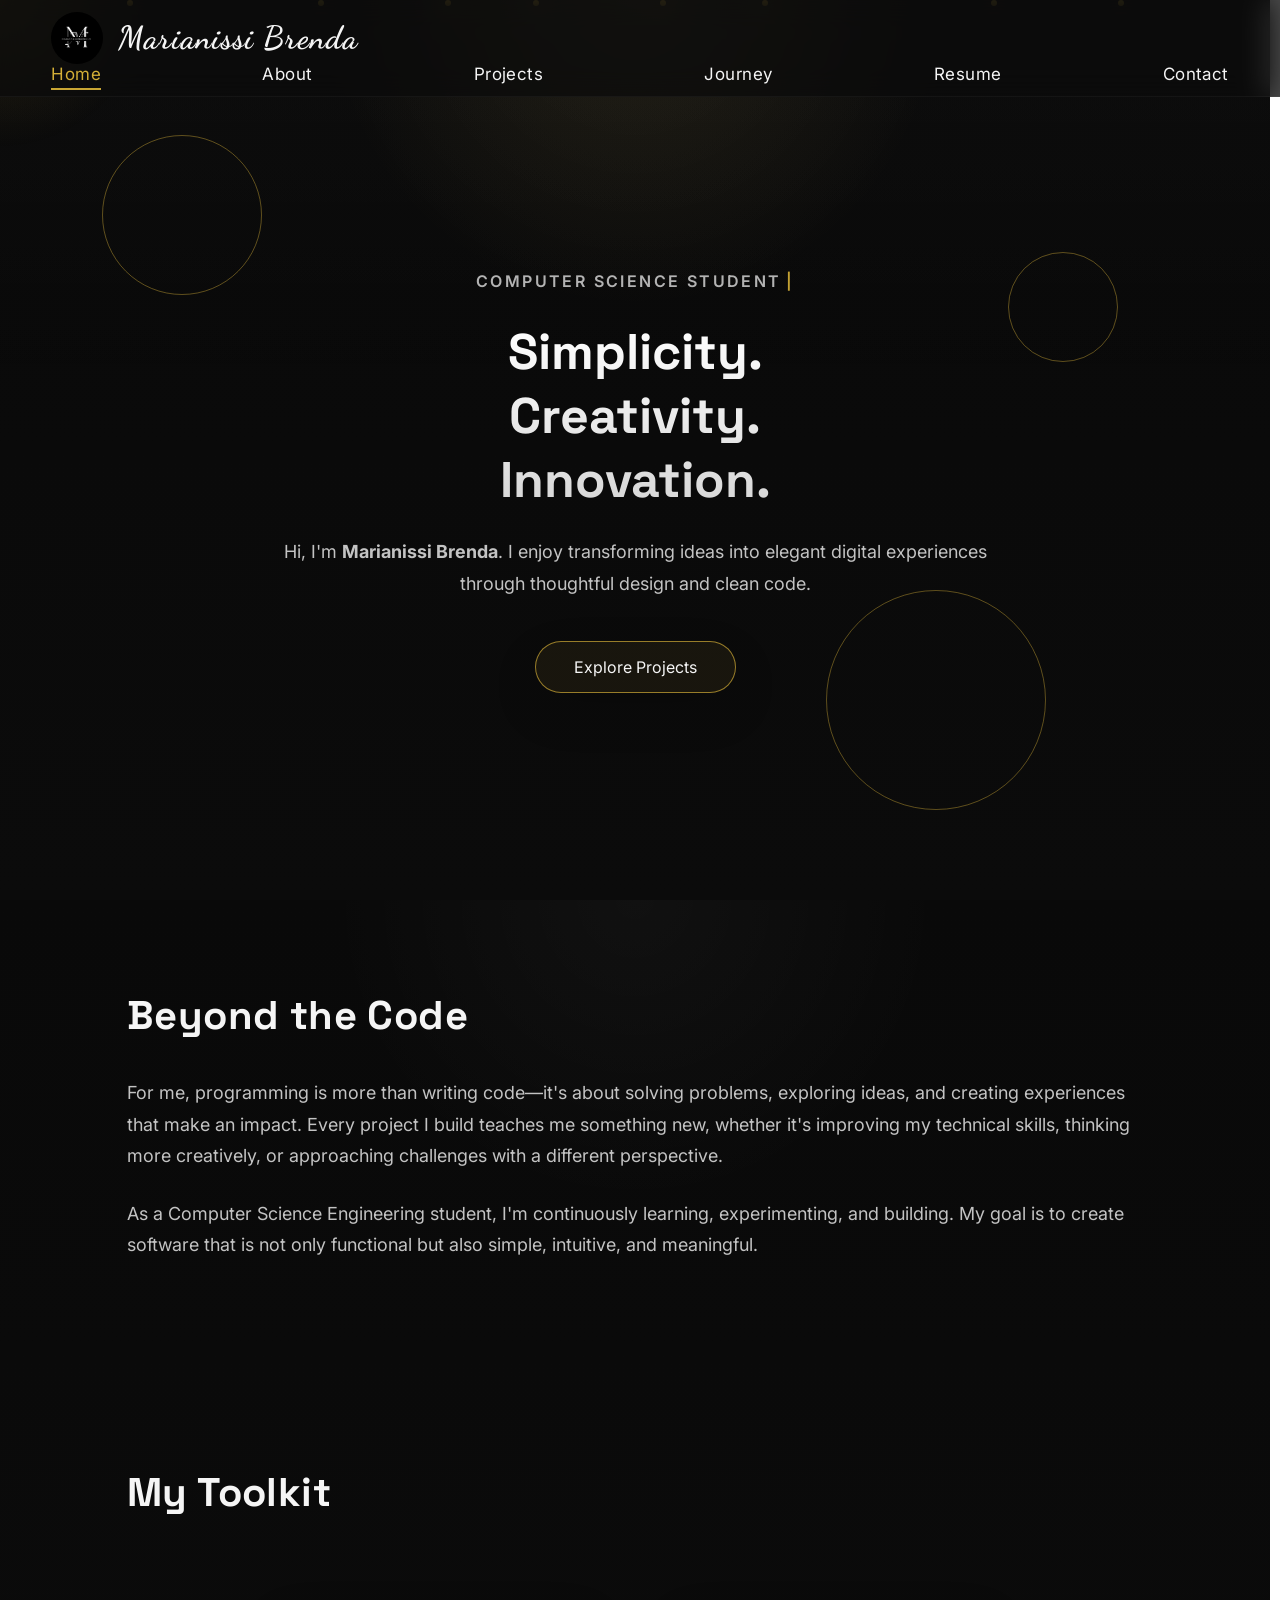
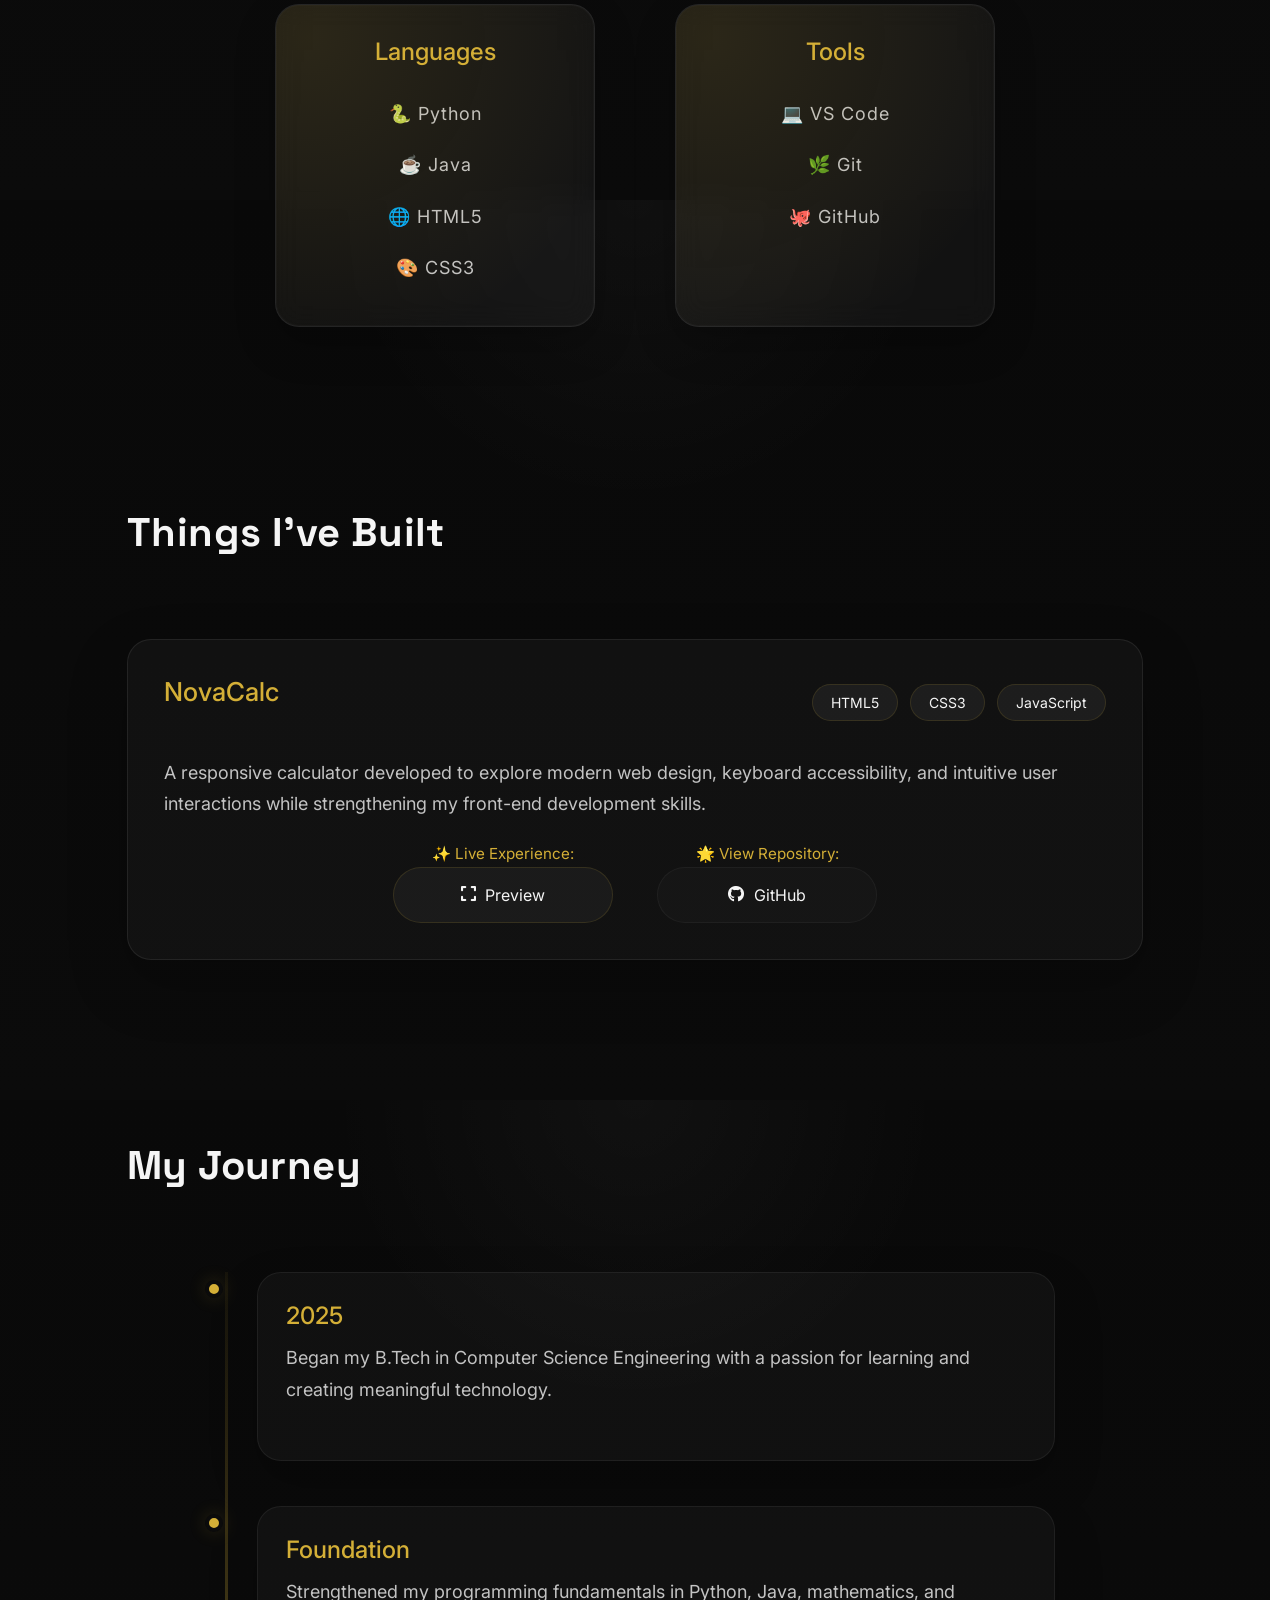
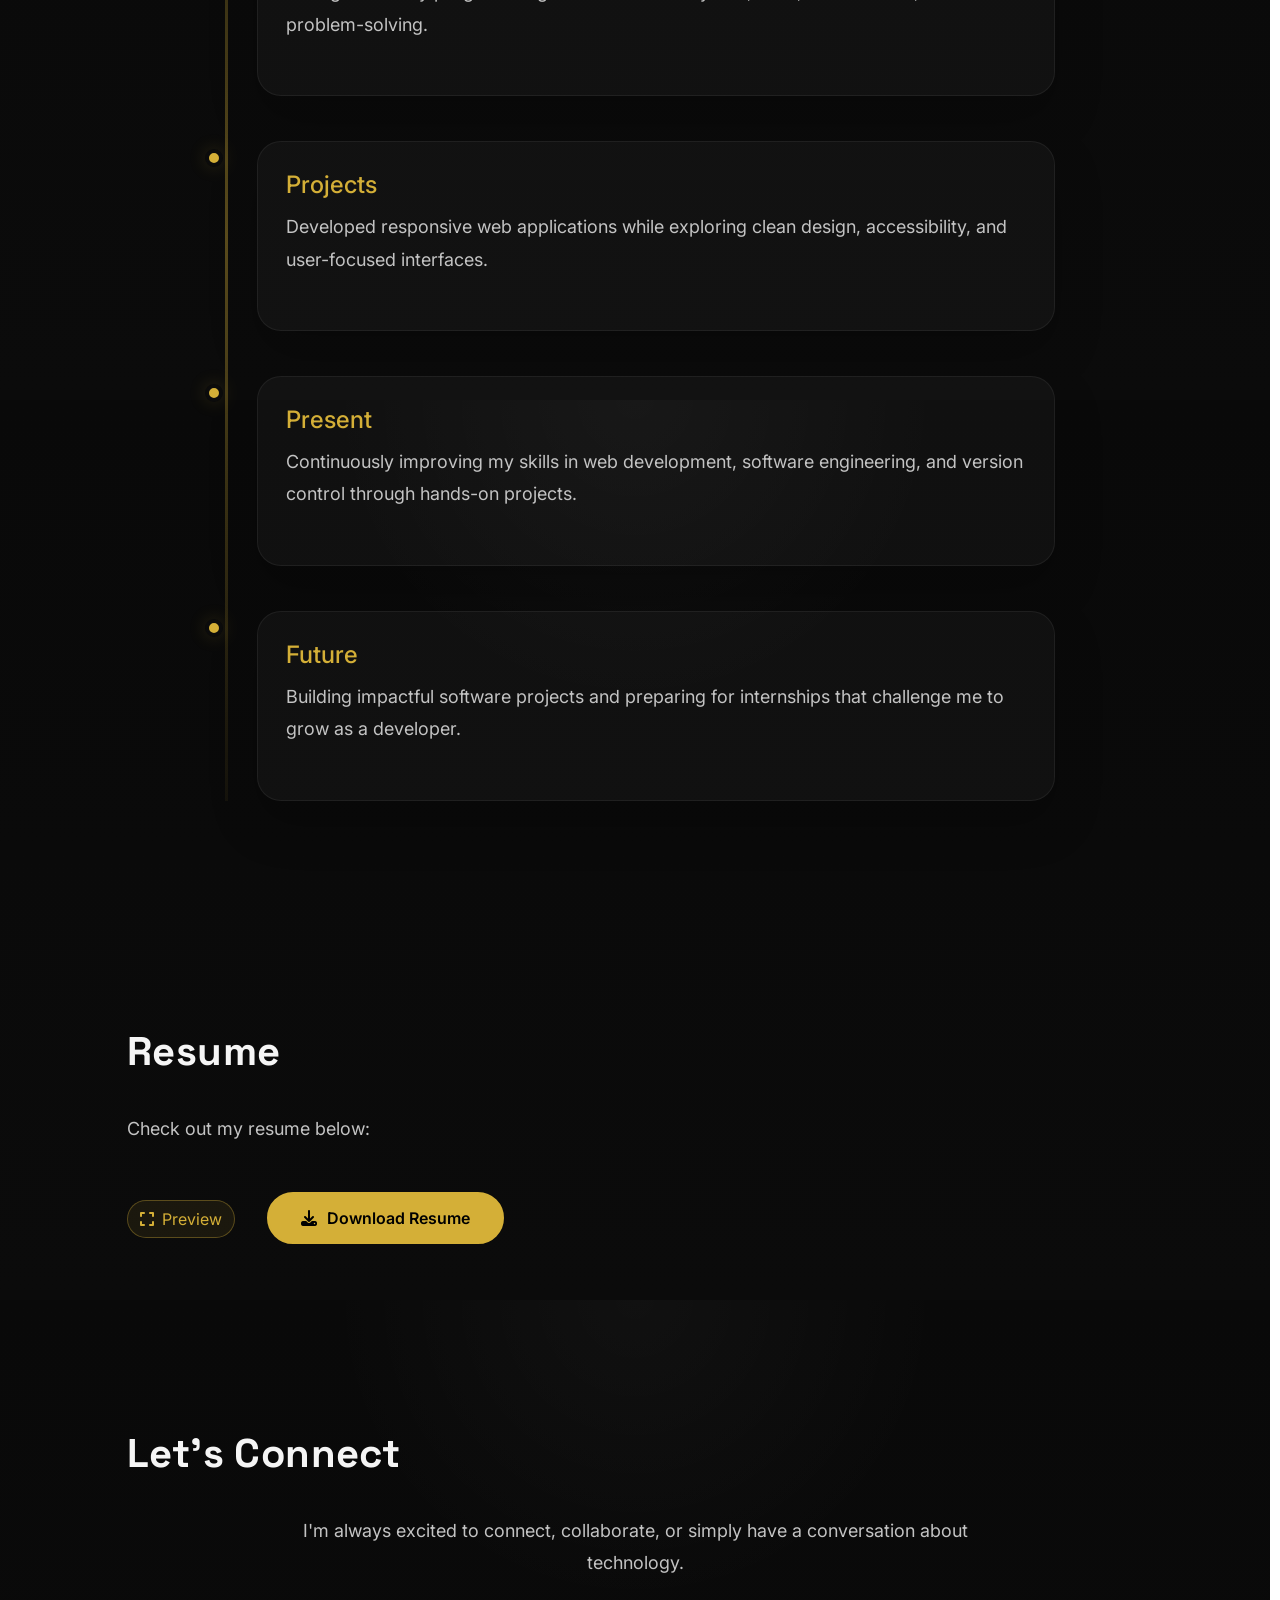
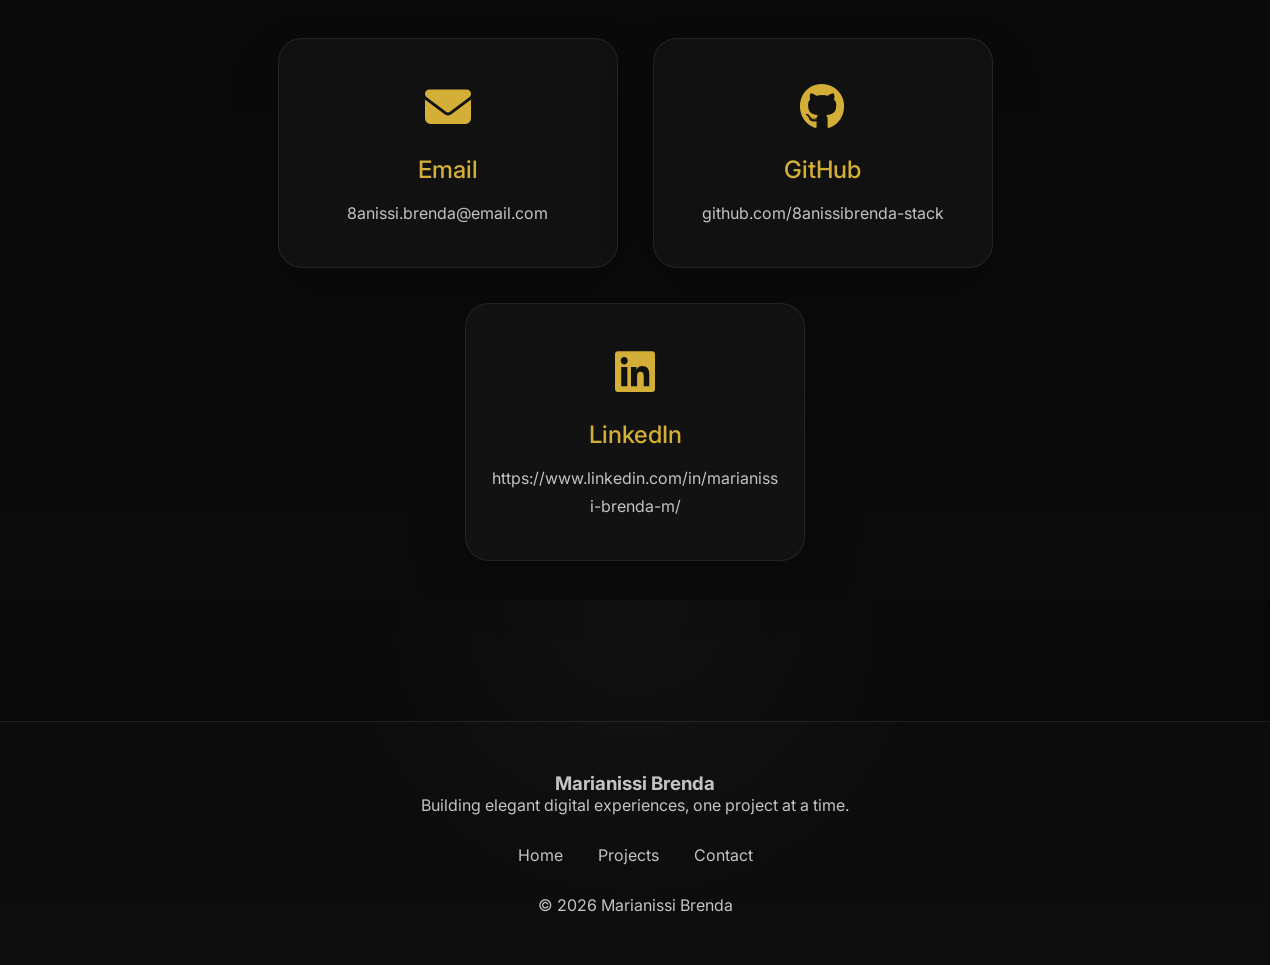
==== commit ee3d5fb9: "updated linkedin url" ====
--- a/index.html
+++ b/index.html
@@ -317,7 +317,7 @@
         </a>
 
         <a
-          href="https://linkedin.com/in/marianissi-brenda-64b97a402/"
+          href="https://www.linkedin.com/in/marianissi-brenda-m/"
           target="_blank"
           rel="noopener noreferrer"
           class="contact-card"
@@ -327,7 +327,7 @@
           </div>
 
           <h3>LinkedIn</h3>
-          <p>linkedin.com/in/marianissi-brenda-64b97a402/</p>
+          <p>https://www.linkedin.com/in/marianissi-brenda-m/</p>
         </a>
       </div>
     </section>
